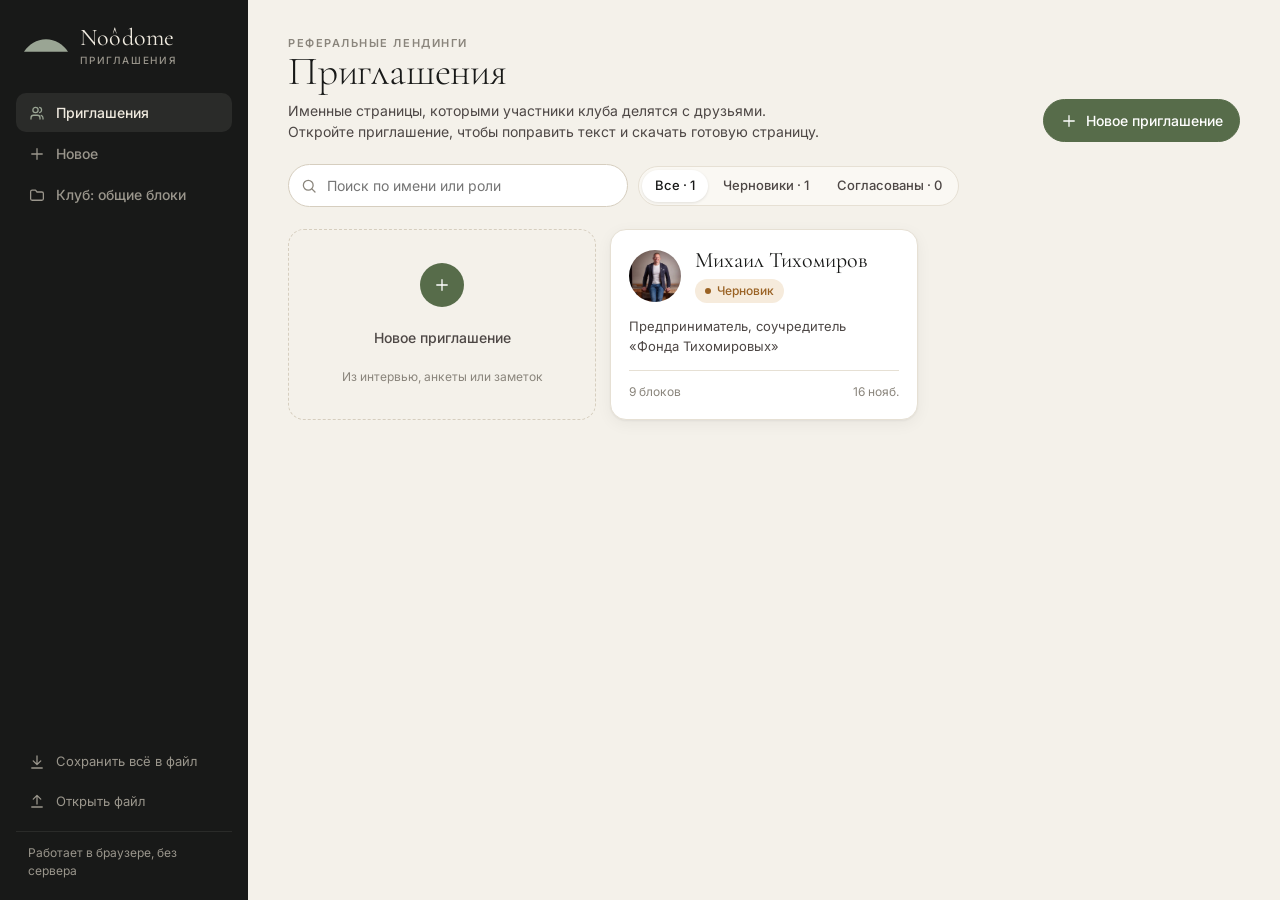
==== index.html @ 3d693bb4 "Add files via upload" ====
<!DOCTYPE html>
<html lang="ru">
<head>
<meta charset="utf-8">
<meta name="viewport" content="width=device-width, initial-scale=1">
<meta name="robots" content="noindex, nofollow">
<title>Noôdome · Приглашения</title>
<link rel="preconnect" href="https://fonts.googleapis.com">
<link rel="preconnect" href="https://fonts.gstatic.com" crossorigin>
<link rel="stylesheet" href="https://fonts.googleapis.com/css2?family=Cormorant+Garamond:ital,wght@0,300;0,400;0,500;1,300&family=Inter:wght@300;400;500;600&display=swap">
<style>
/* Рабочее место команды Noôdome: тёмная боковая панель с куполом, тёплый светлый стол, оливковый акцент. */
:root{
  --bg:#F4F1EA;--surface:#FFFFFF;--surface2:#FAF8F3;--ink:#181918;--ink2:#4D4745;--muted:#8A857C;--line:#E6E0D4;--line2:#D6CEBF;
  --accent:#576C4A;--accent-ink:#FFFFFF;--accent-soft:#E6EBE1;--sand:#B48F63;--sand-soft:#F3EADF;--sage:#9AA594;
  --side:#181918;--side-ink:#EFEADF;--side-mut:#9A968C;--side-hi:#2A2B29;
  --ok:#3F7A4A;--ok-soft:#E1EEDF;--warn:#9A6224;--warn-soft:#F6EBDC;--danger:#B4462E;--danger-soft:#F8E4DE;
  --shadow:0 1px 2px rgba(24,25,24,.05),0 4px 16px rgba(24,25,24,.05);
  --serif:'Cormorant Garamond','PT Serif',Georgia,serif;--sans:'Inter',system-ui,-apple-system,'Segoe UI',Roboto,sans-serif;
}
@media (prefers-color-scheme:dark){:root{
  --bg:#121311;--surface:#1A1C19;--surface2:#20221E;--ink:#ECE8DF;--ink2:#C9C4B8;--muted:#8F8B82;--line:#2C2F2A;--line2:#3A3D37;
  --accent:#8AA27A;--accent-ink:#0F110E;--accent-soft:#232C20;--sand:#CBAA80;--sand-soft:#2E281F;
  --side:#0C0D0C;--side-ink:#ECE8DF;--side-mut:#8A867D;--side-hi:#1E201D;
  --ok:#8BC294;--ok-soft:#1F2C21;--warn:#E0A866;--warn-soft:#2F2619;--danger:#E58A72;--danger-soft:#3A221C;
  --shadow:0 1px 2px rgba(0,0,0,.3),0 4px 16px rgba(0,0,0,.25);color-scheme:dark}}
*{box-sizing:border-box}
html,body{margin:0;background:var(--bg)}
body{color:var(--ink);font:14px/1.5 var(--sans);-webkit-font-smoothing:antialiased}
button,input,textarea,select{font:inherit;color:inherit}
a{color:inherit}
:focus-visible{outline:2px solid var(--sand);outline-offset:2px}
h1,h2,h3{margin:0;font-weight:400;text-wrap:balance}
p{margin:0}
[hidden]{display:none!important}
svg.i{width:18px;height:18px;stroke:currentColor;fill:none;stroke-width:1.7;stroke-linecap:round;stroke-linejoin:round;flex:none}
.dome{fill:currentColor}

/* ---------- каркас ---------- */
.shell{min-height:100vh;display:grid;grid-template-columns:minmax(0,1fr)}
.side{background:var(--side);color:var(--side-ink);display:flex;align-items:center;gap:14px;padding:12px 16px;position:sticky;top:0;z-index:20;flex-wrap:wrap}
.logo{display:flex;align-items:center;gap:12px;text-decoration:none;color:var(--side-ink);margin-right:auto}
.logo svg{width:44px;height:13px;color:var(--sage)}
.logo b{font:400 24px/1 var(--serif);letter-spacing:.01em}
.logo small{display:block;font:500 10px/1 var(--sans);letter-spacing:.18em;text-transform:uppercase;color:var(--side-mut);margin-top:5px}
.nav{display:flex;gap:2px;flex-wrap:wrap}
.nav a{display:flex;align-items:center;gap:10px;padding:9px 12px;border-radius:10px;text-decoration:none;color:var(--side-mut);font-weight:500;cursor:pointer}
.nav a:hover{color:var(--side-ink);background:var(--side-hi)}
.nav a[aria-current="page"]{color:var(--side-ink);background:var(--side-hi)}
.nav a[aria-current="page"] svg{color:var(--sage)}
.nav .n{margin-left:auto;min-width:20px;padding:1px 6px;border-radius:9px;background:var(--sand);color:#fff;font-size:11px;text-align:center}
.nav .label{display:none}
.side-foot{display:none}
.main{min-width:0;padding:24px 16px 80px}
.wrap{max-width:1240px;margin:0 auto;display:grid;grid-template-columns:minmax(0,1fr);gap:22px}
.wrap>*{min-width:0}
@media (min-width:960px){
  .shell{grid-template-columns:248px minmax(0,1fr)}
  .side{flex-direction:column;align-items:stretch;gap:28px;height:100vh;padding:26px 16px 20px;flex-wrap:nowrap}
  .logo{margin:0 0 0 8px}
  .nav{flex-direction:column}
  .nav .label{display:inline}
  .side-foot{display:grid;gap:4px;margin-top:auto;font-size:13px}
  .side-foot a{display:flex;gap:10px;align-items:center;padding:8px 12px;border-radius:10px;color:var(--side-mut);text-decoration:none}
  .side-foot a:hover{color:var(--side-ink);background:var(--side-hi)}
  .side-foot .me{padding:12px 12px 0;border-top:1px solid var(--side-hi);margin-top:8px;color:var(--side-mut);font-size:12px;overflow:hidden;text-overflow:ellipsis}
  .main{padding:36px 40px 80px}
}
@media (max-width:959px){.side{position:static}.edbar{position:static}.nav a{padding:8px 10px}.nav a .label{display:inline;font-size:13px}.nav .n{margin-left:2px}}

/* ---------- типографика и элементы ---------- */
.eyebrow{font:600 11px/1.3 var(--sans);letter-spacing:.14em;text-transform:uppercase;color:var(--muted)}
.title{font:300 40px/1.05 var(--serif);letter-spacing:-.005em}
.h2{font:400 24px/1.15 var(--serif)}
.h3{font:500 15px/1.3 var(--sans)}
.muted{color:var(--muted)}
.small{font-size:12px}
.pagehead{display:flex;flex-wrap:wrap;gap:14px 24px;align-items:flex-end;justify-content:space-between}
.pagehead .lead{color:var(--ink2);max-width:60ch;margin-top:8px}
.row{display:flex;flex-wrap:wrap;gap:8px;align-items:center}
.spacer{flex:1}
.btn{display:inline-flex;align-items:center;justify-content:center;gap:8px;padding:10px 16px;border-radius:50px;border:1px solid var(--line2);background:var(--surface);cursor:pointer;font-weight:500;text-decoration:none;color:var(--ink);white-space:nowrap;transition:border-color .15s,background .15s}
.btn:hover{border-color:var(--ink2)}
.btn.primary{background:var(--accent);border-color:var(--accent);color:var(--accent-ink)}
.btn.primary:hover{filter:brightness(1.07)}
.btn.dark{background:var(--ink);border-color:var(--ink);color:var(--bg)}
.btn.ghost{border-color:transparent;background:transparent}
.btn.ghost:hover{background:var(--surface2)}
.btn.sm{padding:6px 12px;font-size:13px}
.btn.danger{color:var(--danger)}
.btn[disabled]{opacity:.5;cursor:default}
.icon{width:32px;height:32px;border-radius:9px;border:0;background:transparent;cursor:pointer;color:var(--ink2);display:inline-grid;place-items:center}
.icon:hover{background:var(--surface2);color:var(--ink)}
.icon[disabled]{opacity:.3;cursor:default}
.icon svg.i{width:16px;height:16px}
.pill{display:inline-flex;align-items:center;gap:6px;padding:3px 10px;border-radius:50px;font-size:12px;font-weight:500;white-space:nowrap}
.pill::before{content:"";width:6px;height:6px;border-radius:50%;background:currentColor}
.pill.draft{background:var(--warn-soft);color:var(--warn)}
.pill.approved{background:var(--ok-soft);color:var(--ok)}
.card{background:var(--surface);border:1px solid var(--line);border-radius:16px;box-shadow:var(--shadow)}
.panel{background:var(--surface);border:1px solid var(--line);border-radius:16px;padding:20px;display:grid;gap:14px;min-width:0}
.banner{display:flex;gap:14px;align-items:flex-start;padding:14px 18px;border-radius:14px;background:var(--sand-soft);color:var(--ink)}
.banner.err{background:var(--danger-soft)}
.banner svg.i{color:var(--sand);margin-top:2px}
.banner .grow{flex:1;display:grid;gap:4px}
.empty{padding:40px 24px;text-align:center;border:1.5px dashed var(--line2);border-radius:18px;color:var(--ink2);display:grid;gap:12px;justify-items:center}
.spinner{width:16px;height:16px;border-radius:50%;border:2px solid var(--line2);border-top-color:var(--accent);animation:spin .8s linear infinite;flex:none}
@keyframes spin{to{transform:rotate(360deg)}}
.skeleton{height:160px;border-radius:16px;background:linear-gradient(90deg,var(--surface2),var(--surface),var(--surface2));background-size:200% 100%;animation:sh 1.4s infinite}
@keyframes sh{to{background-position:-200% 0}}
.err{color:var(--danger)}
.field{display:grid;gap:6px;min-width:0}
.field>span{font-size:12px;font-weight:500;color:var(--ink2)}
.field input,.field textarea,.field select,.input{width:100%;padding:10px 12px;border-radius:10px;border:1px solid var(--line2);background:var(--surface);min-width:0}
.field textarea{resize:vertical;line-height:1.55}
.field input:focus,.field textarea:focus,.field select:focus,.input:focus{outline:none;border-color:var(--accent);box-shadow:0 0 0 3px var(--accent-soft)}
.search{position:relative;min-width:220px;flex:1;max-width:340px}
.search svg{position:absolute;left:12px;top:50%;transform:translateY(-50%);color:var(--muted)}
.search input{padding-left:38px;border-radius:50px}
.seg{display:inline-flex;padding:3px;border-radius:50px;background:var(--surface2);border:1px solid var(--line);gap:2px}
.seg button{border:0;background:transparent;padding:6px 13px;border-radius:50px;cursor:pointer;font-size:13px;font-weight:500;color:var(--ink2);display:inline-flex;gap:6px;align-items:center}
.seg button[aria-pressed="true"]{background:var(--surface);color:var(--ink);box-shadow:0 1px 3px rgba(0,0,0,.1)}
.seg.status button[aria-pressed="true"][data-st="approved"]{background:var(--ok);color:#fff}
.avatar{width:52px;height:52px;border-radius:50%;display:grid;place-items:center;background:var(--accent-soft);color:var(--accent);font:400 22px/1 var(--serif);flex:none;object-fit:cover;object-position:50% 20%}
.thumb{width:64px;height:80px;border-radius:10px;object-fit:cover;object-position:50% 20%;border:1px solid var(--line)}
.toast{position:fixed;left:50%;bottom:24px;transform:translateX(-50%);background:var(--ink);color:var(--bg);padding:11px 20px;border-radius:50px;font-weight:500;z-index:60;max-width:calc(100% - 32px);text-align:center;box-shadow:0 8px 30px rgba(0,0,0,.25)}

/* ---------- приглашения ---------- */
.toolbar{display:flex;flex-wrap:wrap;gap:10px;align-items:center}
.grid{display:grid;gap:14px;grid-template-columns:repeat(auto-fill,minmax(270px,1fr))}
.inv{display:grid;gap:14px;padding:18px;text-decoration:none;color:var(--ink);cursor:pointer;transition:transform .15s,box-shadow .15s,border-color .15s;text-align:left}
.inv:hover{transform:translateY(-2px);border-color:var(--line2);box-shadow:0 2px 4px rgba(24,25,24,.06),0 12px 28px rgba(24,25,24,.08)}
.inv .top{display:flex;gap:14px;align-items:center;min-width:0}
.inv b{display:block;font:400 22px/1.1 var(--serif)}
.inv .role{color:var(--ink2);font-size:13px;display:-webkit-box;-webkit-line-clamp:2;-webkit-box-orient:vertical;overflow:hidden;min-height:2.9em}
.inv .meta{display:flex;justify-content:space-between;align-items:center;gap:8px;padding-top:12px;border-top:1px solid var(--line);font-size:12px;color:var(--muted)}
.inv .meta strong{color:var(--ink);font-weight:500}
.newinv{display:grid;place-items:center;gap:10px;padding:28px;border:1.5px dashed var(--line2);border-radius:16px;color:var(--ink2);text-decoration:none;font-weight:500;cursor:pointer;min-height:190px;background:transparent}
.newinv:hover{border-color:var(--accent);color:var(--accent);background:var(--accent-soft)}
.newinv .plus{width:44px;height:44px;border-radius:50%;display:grid;place-items:center;background:var(--accent);color:var(--accent-ink)}

/* ---------- создание ---------- */
.create{max-width:860px;width:100%;margin:0 auto;display:grid;gap:20px}
.drop{display:grid;place-items:center;gap:12px;text-align:center;padding:56px 24px;border:1.5px dashed var(--line2);border-radius:22px;background:var(--surface);cursor:pointer;transition:background .15s,border-color .15s}
.drop:hover,.drop.over{background:var(--accent-soft);border-color:var(--accent)}
.drop .dropicon{width:64px;height:64px;border-radius:50%;display:grid;place-items:center;background:var(--accent-soft);color:var(--accent)}
.drop .dropicon svg.i{width:28px;height:28px}
.drop b{font:300 32px/1.1 var(--serif)}
.drop .formats{font-size:12px;color:var(--muted)}
.how{display:grid;gap:12px;grid-template-columns:repeat(auto-fit,minmax(180px,1fr))}
.how div{display:grid;gap:6px;padding:16px;border-radius:14px;background:var(--surface2);border:1px solid var(--line)}
.how .num{font:300 28px/1 var(--serif);color:var(--sand)}
.progress{list-style:none;margin:0;padding:0;display:grid;gap:14px}
.progress li{display:flex;gap:12px;align-items:center;color:var(--muted)}
.progress li .dot{width:18px;height:18px;border-radius:50%;border:2px solid var(--line2);flex:none;display:grid;place-items:center}
.progress li.on{color:var(--ink);font-weight:500}
.progress li.ok{color:var(--ink2)}
.progress li.ok .dot{background:var(--accent);border-color:var(--accent);color:#fff}
.progress li.ok .dot svg.i{width:11px;height:11px;stroke-width:3}
details.more>summary{cursor:pointer;font-weight:500;color:var(--ink2);list-style:none;display:flex;gap:8px;align-items:center}
details.more>summary::-webkit-details-marker{display:none}
details.more>summary::before{content:"›";display:inline-block;transition:transform .15s;font-size:18px;line-height:1}
details.more[open]>summary::before{transform:rotate(90deg)}

/* ---------- редактор ---------- */
.edbar{display:flex;flex-wrap:wrap;gap:12px 16px;align-items:center;justify-content:space-between;position:sticky;top:0;z-index:15;background:var(--bg);padding:6px 0 14px;border-bottom:1px solid var(--line)}
.edbar .who{display:flex;gap:14px;align-items:center;min-width:0}
.edbar h1{font:300 30px/1.05 var(--serif)}
.saved{font-size:12px;color:var(--muted);display:flex;align-items:center;gap:6px}
.saved .d{width:7px;height:7px;border-radius:50%;background:var(--ok)}
.saved.dirty .d,.saved.saving .d{background:var(--sand)}
.saved.error .d{background:var(--danger)}
.ed-cols{display:grid;grid-template-columns:minmax(0,1fr);gap:22px}
.tabs{display:flex;gap:4px;border-bottom:1px solid var(--line)}
.tabs button{border:0;background:transparent;padding:10px 14px;cursor:pointer;font-weight:500;color:var(--muted);border-bottom:2px solid transparent;margin-bottom:-1px;display:flex;gap:8px;align-items:center}
.tabs button[aria-selected="true"]{color:var(--ink);border-bottom-color:var(--accent)}
.tabs .cnt{font-size:11px;padding:0 6px;border-radius:9px;background:var(--sand-soft);color:var(--warn)}
.blocks{display:grid;gap:8px}
.blk{border:1px solid var(--line);border-radius:14px;background:var(--surface);min-width:0;transition:border-color .15s}
.blk:hover{border-color:var(--line2)}
.blk.sel{border-color:var(--sand);box-shadow:0 0 0 1px var(--sand)}
.blk-h{display:grid;grid-template-columns:34px 1fr auto;gap:10px;align-items:center;padding:10px 8px 10px 12px;cursor:pointer}
.blk-h .num{width:30px;height:30px;border-radius:50%;display:grid;place-items:center;background:var(--surface2);font:400 15px/1 var(--serif);color:var(--ink2)}
.blk.sel .num{background:var(--sand);color:#fff}
.blk-h b{display:block;font-weight:500}
.blk-h small{display:block;color:var(--muted);font-size:12px;overflow:hidden;text-overflow:ellipsis;white-space:nowrap}
.blk-h .tools{display:flex;gap:0;opacity:.55;transition:opacity .15s}
.blk:hover .tools,.blk.sel .tools{opacity:1}
.blk-b{display:grid;gap:12px;padding:16px;border-top:1px solid var(--line)}
.item-ed{display:grid;gap:8px;padding:12px;border-radius:12px;background:var(--surface2);border:1px solid var(--line)}
.item-ed .row{justify-content:space-between}
.ai{display:grid;gap:8px;padding:14px;border-radius:12px;background:var(--accent-soft)}
.ai .lbl{display:flex;gap:8px;align-items:center;font-weight:500;color:var(--accent)}
.ai .row{flex-wrap:nowrap}
.ai input{flex:1;min-width:0;padding:9px 12px;border-radius:10px;border:1px solid var(--line2);background:var(--surface)}
.addbar{display:grid}
.addbar .btn{border-style:dashed;justify-content:center;padding:14px}
.addpanel{display:grid;gap:16px;padding:18px;border:1.5px solid var(--accent);border-radius:14px;background:var(--surface)}
.types{display:grid;gap:8px;grid-template-columns:repeat(auto-fill,minmax(150px,1fr))}
.type{display:grid;gap:3px;padding:12px;border-radius:12px;border:1px solid var(--line);background:var(--surface2);cursor:pointer;text-align:left}
.type:hover{border-color:var(--accent);background:var(--accent-soft)}
.type b{font-weight:500;font-size:13px}
.type span{font-size:11px;color:var(--muted)}
.confirm{display:flex;flex-wrap:wrap;gap:8px;align-items:center;padding:10px 14px;background:var(--danger-soft);border-radius:0 0 14px 14px}
.facts{display:grid;gap:10px;margin:0;padding:0;list-style:none}
.facts li{display:grid;gap:2px;padding-bottom:10px;border-bottom:1px solid var(--line)}
.facts li:last-child{border-bottom:0;padding-bottom:0}
.facts b{font-weight:500}
.gaps{margin:0;padding:0;list-style:none;display:grid;gap:8px}
.gaps li{display:flex;gap:10px;padding:10px 12px;border-radius:10px;background:var(--sand-soft)}
.gaps li::before{content:"?";flex:none;width:20px;height:20px;border-radius:50%;background:var(--sand);color:#fff;display:grid;place-items:center;font-size:12px;font-weight:600}
.row2{display:grid;gap:12px}
.pv-head{display:flex;justify-content:space-between;align-items:center;gap:10px}
.phone{width:100%;max-width:400px;margin:0 auto;border:10px solid #181918;border-radius:40px;overflow:hidden;background:#181918;box-shadow:0 20px 50px rgba(24,25,24,.18)}
.phone.wide{max-width:100%;border:1px solid var(--line);border-radius:14px;box-shadow:var(--shadow)}
.screen{height:min(760px,calc(100vh - 200px));min-height:480px;overflow:auto;overscroll-behavior:contain;border-radius:30px;background:#fff}
.phone.wide .screen{border-radius:13px}
.share{display:grid;gap:14px;padding:18px;border-radius:16px;background:var(--surface);border:1px solid var(--line);box-shadow:0 12px 40px rgba(24,25,24,.12)}
.linkbox{display:flex;gap:8px;align-items:center;padding:6px 6px 6px 14px;border-radius:50px;background:var(--surface2);border:1px solid var(--line)}
.linkbox code{flex:1;min-width:0;overflow:hidden;text-overflow:ellipsis;white-space:nowrap;font:13px ui-monospace,Menlo,monospace;color:var(--ink2)}
.menu{position:relative}
.menu-pop{position:absolute;right:0;top:calc(100% + 6px);min-width:230px;padding:6px;border-radius:14px;background:var(--surface);border:1px solid var(--line);box-shadow:0 12px 40px rgba(24,25,24,.16);z-index:30;display:grid}
.menu-pop button,.menu-pop a{display:flex;gap:10px;align-items:center;padding:9px 12px;border:0;background:transparent;border-radius:9px;cursor:pointer;text-align:left;text-decoration:none;color:var(--ink);font-weight:400}
.menu-pop button:hover,.menu-pop a:hover{background:var(--surface2)}
.menu-pop .danger{color:var(--danger)}
.overlay{position:fixed;inset:0;z-index:50;background:var(--bg);overflow:auto}
.overlay .close{position:fixed;right:16px;bottom:16px;z-index:51;box-shadow:0 6px 24px rgba(0,0,0,.25)}
@media (min-width:1100px){
  .ed-cols{grid-template-columns:minmax(0,520px) minmax(0,1fr);align-items:start}
  .ed-cols .sticky{position:sticky;top:90px}
  .row2{grid-template-columns:1fr 1fr}
}

/* ---------- заявки ---------- */
.stats{display:grid;gap:12px;grid-template-columns:repeat(auto-fit,minmax(150px,1fr))}
.stat{padding:16px 18px;border-radius:16px;background:var(--surface);border:1px solid var(--line);display:grid;gap:4px}
.stat b{font:300 40px/1 var(--serif);font-variant-numeric:tabular-nums}
.stat span{font-size:12px;color:var(--muted)}
.stat.acc{background:var(--accent);border-color:var(--accent);color:var(--accent-ink)}
.stat.acc span{color:rgba(255,255,255,.75)}
.funnel{display:grid;gap:8px}
.fstep{display:grid;grid-template-columns:110px 1fr 46px;gap:12px;align-items:center;font-size:13px}
.fstep .track{height:26px;border-radius:7px;background:var(--surface2);overflow:hidden}
.fstep .fill{height:100%;background:var(--accent);border-radius:7px;transition:width .4s}
.fstep:nth-child(2) .fill{opacity:.8}.fstep:nth-child(3) .fill{opacity:.62}.fstep:nth-child(4) .fill{background:var(--sand)}
.fstep b{font:400 20px/1 var(--serif);text-align:right;font-variant-numeric:tabular-nums}
.tablebox{overflow-x:auto;border:1px solid var(--line);border-radius:16px;background:var(--surface)}
table{width:100%;border-collapse:collapse;font-variant-numeric:tabular-nums}
th,td{text-align:left;padding:12px 14px;border-bottom:1px solid var(--line);vertical-align:top}
tr:last-child td{border-bottom:0}
th{font:600 11px/1.3 var(--sans);letter-spacing:.08em;text-transform:uppercase;color:var(--muted);background:var(--surface2)}
td .sub{font-size:12px;color:var(--muted);max-width:300px}
select.st{border:0;border-radius:50px;padding:5px 10px;font-size:12px;font-weight:500;cursor:pointer;background:var(--surface2)}
select.st[data-s="Новая"]{background:var(--sand-soft);color:var(--warn)}
select.st[data-s="Связались"]{background:var(--accent-soft);color:var(--accent)}
select.st[data-s="Встреча"]{background:var(--accent);color:var(--accent-ink)}
select.st[data-s="Вступил"]{background:var(--ok-soft);color:var(--ok)}
select.st[data-s="Не подошло"]{background:var(--surface2);color:var(--muted)}
.cmt{field-sizing:content;min-height:2.6em;width:100%;min-width:160px;border:1px solid transparent;background:transparent;border-radius:8px;padding:6px 8px;font-size:13px;resize:vertical}
.cmt:hover{border-color:var(--line)}
.cmt:focus{outline:none;border-color:var(--accent);background:var(--surface)}
.tag{display:inline-block;padding:1px 8px;border-radius:6px;background:var(--surface2);font-size:11px;color:var(--muted)}
.stat b,.fstep b,.blk-h .num,.how .num,.avatar{font-variant-numeric:lining-nums tabular-nums}
.panel,.share,.addpanel,.blk-b,.field{grid-template-columns:minmax(0,1fr)}
.linkbox .btn.ghost{display:none}@media (min-width:600px){.linkbox .btn.ghost{display:inline-flex}}
@media (prefers-reduced-motion:reduce){*{animation:none!important;transition:none!important}}

.steps{counter-reset:s;display:grid;gap:14px;margin:0;padding:0;list-style:none}
.steps>li{display:grid;gap:10px;padding:18px 20px;border-radius:16px;background:var(--surface);border:1px solid var(--line)}
.steps>li>b{display:flex;gap:12px;align-items:center;font-weight:500}
.steps>li>b::before{counter-increment:s;content:counter(s);width:28px;height:28px;border-radius:50%;display:grid;place-items:center;background:var(--accent);color:var(--accent-ink);font:400 16px/1 var(--serif);font-variant-numeric:lining-nums;flex:none}
.steps>li.done>b::before{content:"✓";font-family:var(--sans);font-size:13px}
.bridge{display:grid;gap:10px}
.bridge textarea{width:100%;min-height:110px;padding:10px 12px;border-radius:10px;border:1px solid var(--line2);background:var(--surface);font:12px/1.5 ui-monospace,Menlo,monospace;resize:vertical}
.inv .ph{width:52px;height:52px;border-radius:50%;object-fit:cover;object-position:50% 18%;flex:none}
.hint{font-size:13px;color:var(--ink2)}
.locked{display:grid;gap:10px;padding:14px 16px;border-radius:12px;background:var(--surface2,var(--surface));border:1px dashed var(--line2);font-size:14px;color:var(--ink2)}
.iph{display:flex;flex-wrap:wrap;gap:8px;align-items:center}
.iph img{width:56px;height:56px;object-fit:cover;border-radius:8px;flex:none}
.tag-shared{display:inline-block;margin-left:6px;padding:1px 8px;border-radius:20px;font:500 11px/18px var(--sans);background:var(--accent-soft,rgba(87,108,74,.14));color:var(--accent);vertical-align:1px}
</style>
</head>
<body>
<div class="shell">
  <aside class="side">
    <a class="logo" href="#invites">
      <svg viewBox="0 0 70.06 20" aria-hidden="true"><path class="dome" d="M70.05 20C62.54 8.06 49.61 0 35.03 0 20.29 0 7.52 7.91 0 20h70.05Z"/></svg>
      <span><b>Noôdome</b><small>Приглашения</small></span>
    </a>
    <nav class="nav" aria-label="Разделы">
      <a href="#invites" data-nav="invites"><svg class="i"><use href="#i-users"/></svg><span class="label">Приглашения</span></a>
      <a href="#new" data-nav="new"><svg class="i"><use href="#i-plus"/></svg><span class="label">Новое</span></a>
      <a href="#club" data-nav="club"><svg class="i"><use href="#i-folder"/></svg><span class="label">Клуб: общие блоки</span></a>
    </nav>
    <div class="side-foot">
      <a href="#" id="exportAll"><svg class="i"><use href="#i-download"/></svg>Сохранить всё в файл</a>
      <a href="#" id="importAll"><svg class="i"><use href="#i-upload"/></svg>Открыть файл</a>
      <input type="file" id="importFile" accept=".json,application/json" hidden>
      <div class="me">Работает в браузере, без сервера</div>
    </div>
  </aside>
  <main class="main"><div class="wrap" id="view"></div></main>
</div>
<div class="overlay" id="overlay" hidden></div>
<div class="toast" id="toast" role="status" hidden></div>
<svg width="0" height="0" style="position:absolute" aria-hidden="true">
  <symbol id="i-users" viewBox="0 0 24 24"><path d="M16 20v-1.5a3.5 3.5 0 0 0-3.5-3.5h-5A3.5 3.5 0 0 0 4 18.5V20"/><circle cx="10" cy="8" r="3.5"/><path d="M20 20v-1.5a3.5 3.5 0 0 0-2.5-3.35M15.5 4.6a3.5 3.5 0 0 1 0 6.8"/></symbol>
  <symbol id="i-plus" viewBox="0 0 24 24"><path d="M12 5v14M5 12h14"/></symbol>
  <symbol id="i-inbox" viewBox="0 0 24 24"><path d="M3 13h5l1.5 3h5L16 13h5"/><path d="M5.5 5h13L21 13v6H3v-6z"/></symbol>
  <symbol id="i-table" viewBox="0 0 24 24"><rect x="3.5" y="4" width="17" height="16" rx="2"/><path d="M3.5 9.5h17M3.5 15h17M9.5 9.5V20"/></symbol>
  <symbol id="i-folder" viewBox="0 0 24 24"><path d="M3.5 7.5a2 2 0 0 1 2-2H10l2 2.5h6.5a2 2 0 0 1 2 2V17a2 2 0 0 1-2 2h-13a2 2 0 0 1-2-2z"/></symbol>
  <symbol id="i-gear" viewBox="0 0 24 24"><circle cx="12" cy="12" r="3"/><path d="M19.4 15a1.7 1.7 0 0 0 .3 1.8l.1.1a2 2 0 1 1-2.8 2.8l-.1-.1a1.7 1.7 0 0 0-1.8-.3 1.7 1.7 0 0 0-1 1.5V21a2 2 0 1 1-4 0v-.1a1.7 1.7 0 0 0-1.1-1.5 1.7 1.7 0 0 0-1.8.3l-.1.1a2 2 0 1 1-2.8-2.8l.1-.1a1.7 1.7 0 0 0 .3-1.8 1.7 1.7 0 0 0-1.5-1H3a2 2 0 1 1 0-4h.1a1.7 1.7 0 0 0 1.5-1.1 1.7 1.7 0 0 0-.3-1.8l-.1-.1a2 2 0 1 1 2.8-2.8l.1.1a1.7 1.7 0 0 0 1.8.3H9a1.7 1.7 0 0 0 1-1.5V3a2 2 0 1 1 4 0v.1a1.7 1.7 0 0 0 1 1.5 1.7 1.7 0 0 0 1.8-.3l.1-.1a2 2 0 1 1 2.8 2.8l-.1.1a1.7 1.7 0 0 0-.3 1.8V9a1.7 1.7 0 0 0 1.5 1H21a2 2 0 1 1 0 4h-.1a1.7 1.7 0 0 0-1.5 1z"/></symbol>
  <symbol id="i-search" viewBox="0 0 24 24"><circle cx="11" cy="11" r="6.5"/><path d="m20 20-4.2-4.2"/></symbol>
  <symbol id="i-back" viewBox="0 0 24 24"><path d="M15 18l-6-6 6-6"/></symbol>
  <symbol id="i-up" viewBox="0 0 24 24"><path d="M12 19V5M5.5 11.5 12 5l6.5 6.5"/></symbol>
  <symbol id="i-down" viewBox="0 0 24 24"><path d="M12 5v14M18.5 12.5 12 19l-6.5-6.5"/></symbol>
  <symbol id="i-copy" viewBox="0 0 24 24"><rect x="8.5" y="8.5" width="11.5" height="11.5" rx="2"/><path d="M15.5 8.5V6a2 2 0 0 0-2-2H6a2 2 0 0 0-2 2v7.5a2 2 0 0 0 2 2h2.5"/></symbol>
  <symbol id="i-trash" viewBox="0 0 24 24"><path d="M4 7h16M10 11v6M14 11v6M6 7l1 13h10l1-13M9 7V4h6v3"/></symbol>
  <symbol id="i-link" viewBox="0 0 24 24"><path d="M10 14a4 4 0 0 0 5.7 0l3-3a4 4 0 0 0-5.7-5.7l-1 1"/><path d="M14 10a4 4 0 0 0-5.7 0l-3 3a4 4 0 0 0 5.7 5.7l1-1"/></symbol>
  <symbol id="i-ext" viewBox="0 0 24 24"><path d="M14 4h6v6M20 4l-9 9M18 14v4a2 2 0 0 1-2 2H6a2 2 0 0 1-2-2V8a2 2 0 0 1 2-2h4"/></symbol>
  <symbol id="i-download" viewBox="0 0 24 24"><path d="M12 4v11M7 10.5l5 5 5-5M5 20h14"/></symbol>
  <symbol id="i-msg" viewBox="0 0 24 24"><path d="M20 12a8 8 0 0 1-11.6 7.1L4 20l1-4.2A8 8 0 1 1 20 12z"/></symbol>
  <symbol id="i-eye" viewBox="0 0 24 24"><path d="M2.5 12S6 5.5 12 5.5 21.5 12 21.5 12 18 18.5 12 18.5 2.5 12 2.5 12z"/><circle cx="12" cy="12" r="3"/></symbol>
  <symbol id="i-more" viewBox="0 0 24 24"><circle cx="5" cy="12" r="1.3"/><circle cx="12" cy="12" r="1.3"/><circle cx="19" cy="12" r="1.3"/></symbol>
  <symbol id="i-spark" viewBox="0 0 24 24"><path d="M12 3.5l1.8 5 5 1.8-5 1.8-1.8 5-1.8-5-5-1.8 5-1.8z"/><path d="M19 15.5l.8 2 2 .8-2 .8-.8 2-.8-2-2-.8 2-.8z"/></symbol>
  <symbol id="i-upload" viewBox="0 0 24 24"><path d="M12 16V5M7 9.5l5-5 5 5M5 20h14"/></symbol>
  <symbol id="i-check" viewBox="0 0 24 24"><path d="M5 12.5l4.5 4.5L19 7.5"/></symbol>
  <symbol id="i-refresh" viewBox="0 0 24 24"><path d="M20 11a8 8 0 0 0-14.5-4.5L4 8M4 4v4h4M4 13a8 8 0 0 0 14.5 4.5L20 16M20 20v-4h-4"/></symbol>
  <symbol id="i-info" viewBox="0 0 24 24"><circle cx="12" cy="12" r="9"/><path d="M12 11v5M12 7.5v.5"/></symbol>
  <symbol id="i-dup" viewBox="0 0 24 24"><rect x="8" y="8" width="12" height="12" rx="2"/><path d="M16 8V5a1 1 0 0 0-1-1H5a1 1 0 0 0-1 1v10a1 1 0 0 0 1 1h3"/></symbol>
  <symbol id="i-phone" viewBox="0 0 24 24"><rect x="7" y="3" width="10" height="18" rx="2.5"/><path d="M11 18h2"/></symbol>
  <symbol id="i-desk" viewBox="0 0 24 24"><rect x="3" y="4.5" width="18" height="12" rx="2"/><path d="M9 20h6M12 16.5V20"/></symbol>
</svg>
<script id="ndl-src">
/* Noôdome · именной лендинг Коннектора из блоков.
   Один рендерер для редактора, превью и отдельного HTML-файла.
   Документ: {slug, name, nameGenitive, signoff, role, photo, blocks:[{id, type, theme, data}], club}
   Блоки 1–3 (обложка, «Для меня Noôdome», список, проект) свои у каждого участника.
   Общие блоки (shared: о клубе, сообщество, мероприятия, шаги, форма) берут данные из doc.club[type],
   их правят один раз для всех приглашений.
   NDL.render(doc, {selected}) -> HTML, NDL.bind(root, doc, {submit}) -> форма заявки. */
(function () {
  var CLUB = {
    email: "customers@nd.club", site: "https://noodome.club", phone: "+7 963 721 65 34",
    address: "Москва, Романов переулок, д.2, стр.1", map: "https://yandex.ru/maps/-/CPEFnUnU",
    hours: ["Будние дни с 08-00 до 23-00", "Выходные дни с 10-00 до 23-00"],
    nav: [["Сообщество", "#community"], ["О нас", "#about"], ["Участие", "#membership"], ["Программа", "#events"], ["Инсайты", "#insights"], ["Noôlab", "#noolab"], ["Партнёры", "#partners"], ["Контакты", "#contacts"]],
    social: [["YouTube", "https://www.youtube.com/channel/UCvgTLmVKwmfFULLf4NQTHvA"], ["Telegram", "https://t.me/noodome"], ["VK", "https://vk.com/noodomeclub"]],
    legal: [["Политика конфиденциальности", "/privacy"], ["Правила Клуба", "/rules"], ["Условия оплаты", "/payment"]],
    app: "https://t.me/noodome_com_bot"
  };
  var DOME = "M70.05 20C62.54 8.06 49.61 0 35.03 0 20.29 0 7.52 7.91 0 20h70.05Z";
  var WORDMARK = "M892.684 113.842C908.688 113.842 925.275 117.334 933.423 121.99V43.4222L908.106 22.7618V21.0158L970.961 0.355469H975.325V310.552L999.769 330.631V332.958L937.788 350.709L933.714 314.917H931.095C908.397 341.688 891.811 351 867.659 351C813.534 351 775.705 306.478 775.705 243.915C775.705 170.585 827.793 113.842 892.684 113.842ZM889.485 321.617C908.981 321.617 923.531 313.179 933.133 299.211V142.076C922.949 134.51 907.235 130.145 890.649 130.145C845.254 130.145 814.7 165.064 814.7 222.098C814.991 280.588 845.836 321.617 889.485 321.617ZM47.6464 80.3775L237.373 344.307H251.631V65.8279L275.202 34.1099V31.7819H196.343V34.1099L230.389 65.8279V256.427L69.1798 31.7819H0.505859V34.1099L26.4041 58.5531V310.261L2.5428 341.979V344.307H81.1104V341.979L47.6464 310.261V80.3775ZM297.897 235.768C297.897 165.639 343.001 113.843 405.855 113.843C466.09 113.843 508.575 161.274 508.575 229.075C508.575 299.495 463.471 351 400.617 351C339.8 351 297.897 303.569 297.897 235.768ZM464.926 242.465C464.926 174.664 437.573 128.687 397.998 128.687C362.788 128.687 341.837 163.024 341.837 222.387C341.837 290.77 368.608 336.164 408.765 336.164C443.393 336.164 464.926 301.827 464.926 242.465ZM645.05 113.843C582.196 113.843 537.093 165.639 537.093 235.768C537.093 303.569 578.995 351 639.812 351C702.667 351 747.77 299.495 747.77 229.075C747.77 161.274 705.286 113.843 645.05 113.843ZM637.19 128.687C676.765 128.687 704.118 174.664 704.118 242.465C704.118 301.827 682.584 336.164 647.957 336.164C607.8 336.164 581.029 290.77 581.029 222.387C581.029 163.024 601.98 128.687 637.19 128.687ZM1124.31 113.843C1061.46 113.843 1016.35 165.639 1016.35 235.768C1016.35 303.569 1058.55 351 1119.07 351C1181.93 351 1227.03 299.495 1227.03 229.075C1227.03 161.274 1184.55 113.843 1124.31 113.843ZM1116.46 128.687C1156.03 128.687 1183.38 174.664 1183.38 242.465C1183.38 301.827 1161.85 336.164 1127.22 336.164C1087.07 336.164 1060.3 290.77 1060.3 222.387C1060.3 163.024 1081.25 128.687 1116.46 128.687ZM1383.88 341.387V343.715V344.006H1468.85V341.678L1447.31 324.219V171.448V167.956C1466.23 149.915 1483.69 141.767 1500.57 141.767C1524.14 141.767 1538.98 157.481 1538.98 182.797V323.928L1517.44 342.26V344.588H1601.83V342.26L1580.3 324.51V171.739C1580.3 137.402 1557.31 114.123 1521.52 114.123C1497.07 114.123 1475.54 125.762 1447.02 154.862H1445.28C1439.17 129.836 1418.21 114.123 1389.12 114.123C1364.38 114.123 1341.68 126.053 1315.79 153.407H1313.46L1310.84 114.123H1306.47L1247.11 133.619V135.947L1272.43 156.026V323.928L1250.89 341.678V344.006H1335.57V341.678L1314.04 323.928V167.665C1332.95 149.624 1350.41 141.476 1367.29 141.476C1390.86 141.476 1405.7 156.899 1405.7 182.215V323.637L1383.88 341.387ZM1726.08 113.843C1667.3 113.843 1620.74 167.094 1620.74 237.514C1620.74 305.315 1663.23 351 1723.46 351C1774.1 351 1809.6 318.7 1819.49 266.613L1817.16 265.74C1797.96 300.95 1771.77 318.409 1739.18 318.409C1688.55 318.409 1654.5 277.38 1654.5 215.399V213.071H1817.45C1805.52 148.18 1773.81 113.843 1726.08 113.843ZM1775.84 199.121H1655.37C1660.03 155.473 1683.31 129.284 1717.06 128.993C1747.32 128.993 1765.07 149.944 1775.84 199.121ZM643.598 31.4925C671.824 31.4925 696.849 47.206 711.399 70.4853H575.797C590.346 46.915 615.081 31.4925 643.598 31.4925Z";

  /* Типы блоков. fields: [ключ, подпись, вид]; вид: "" строка, "area" абзац, "paras" абзацы через пустую строку, "photo" фото пункта.
     photo: у блока есть своё фото; docPhoto: фото по умолчанию берётся из карточки участника; shared: общий блок клуба. */
  var TYPES = {
    hero: { label: "Обложка", theme: "olive", single: true,
      fields: [["eyebrow", "Надпись в углу"], ["title", "Текст обложки", "area"], ["role", "Строка под текстом (можно оставить пустой)", "area"], ["button", "Кнопка"]],
      make: function () { return { eyebrow: "Личное приглашение", title: "{name} приглашает вас познакомиться с Noôdome", role: "", button: "Познакомиться" }; } },
    why: { label: "Для меня Noôdome", theme: "paper", photo: true, docPhoto: true,
      fields: [["eyebrow", "Надпись"], ["title", "Заголовок"], ["text", "Один абзац от первого лица", "paras"], ["caption", "Подпись к фото"], ["signoff", "Подпись"]],
      make: function () { return { eyebrow: "Для меня Noôdome", title: "Почему я здесь", text: "", caption: "", signoff: "{name}" }; } },
    list: { label: "Что мне здесь близко", theme: "olive",
      fields: [["eyebrow", "Надпись"], ["title", "Заголовок"], ["intro", "Вступление", "area"]], items: [["label", "Пункт"], ["text", "Пояснение", "area"]],
      make: function () { return { eyebrow: "Мой Noôdome", title: "Что мне здесь близко", intro: "", items: [{ label: "", text: "" }] }; } },
    story: { label: "Проект с Noôdome", theme: "light", photo: true,
      fields: [["eyebrow", "Надпись"], ["title", "Название"], ["text", "Текст от первого лица", "paras"], ["quote", "Цитата (по желанию)", "area"], ["caption", "Подпись к фото"], ["linkText", "Текст ссылки"], ["linkUrl", "Адрес ссылки"]],
      make: function () { return { eyebrow: "Мой проект с Noôdome", title: "", text: "", quote: "", photo: "", caption: "", linkText: "", linkUrl: "" }; } },
    about: { label: "Что такое Noôdome", theme: "paper", shared: true, photo: true,
      fields: [["eyebrow", "Надпись"], ["title", "Заголовок"], ["text", "Текст", "paras"], ["caption", "Подпись к фото"], ["linkText", "Текст ссылки"], ["linkUrl", "Адрес ссылки"]],
      make: function () { return { eyebrow: "Что такое Noôdome", title: "Сообщество и клубное пространство в центре Москвы",
        text: "Noôdome объединяет людей, которые предчувствуют будущее, инициируют перемены и выстраивают связи, — тех, кто готов брать на себя ответственность за свои действия сегодня ради лучшего завтра.",
        photo: "", caption: "", linkText: "Подробнее о клубе", linkUrl: "https://noodome.club/about" }; } },
    community: { label: "Сообщество Noôdome", theme: "light", shared: true,
      fields: [["eyebrow", "Надпись"], ["title", "Заголовок"], ["text", "Текст", "paras"], ["stats", "Цифры: по одной в строке, «число | подпись»", "area"], ["peopleTitle", "Заголовок над людьми"], ["linkText", "Текст ссылки"], ["linkUrl", "Адрес ссылки"]],
      items: [["photo", "Фото", "photo"], ["name", "Имя"], ["role", "Кто это"]],
      make: function () { return { eyebrow: "Сообщество Noôdome", title: "Люди из разных сфер с общими ценностями",
        text: "Сообщество Noôdome — это представители разных сфер с общими ценностями, готовые инвестировать в развитие себя, усиливать своё окружение и менять мир к лучшему.",
        stats: "1000 | участников\n26 | амбассадоров\n800+ | событий в год", peopleTitle: "Амбассадоры клуба", linkText: "Все герои", linkUrl: "https://noodome.club/community", items: [] }; } },
    events: { label: "Чем живёт клуб", theme: "paper", shared: true,
      fields: [["eyebrow", "Надпись"], ["title", "Заголовок"], ["intro", "Вступление", "area"], ["linkText", "Текст ссылки"], ["linkUrl", "Адрес ссылки"]],
      items: [["photo", "Картинка", "photo"], ["date", "Дата"], ["tag", "Рубрика"], ["title", "Название"], ["text", "Коротко", "area"], ["url", "Ссылка на событие"]],
      make: function () { return { eyebrow: "Чем живёт клуб", title: "Мероприятия, на которые можно прийти вместе", intro: "Программа Noôdome — это больше 800 событий в год.",
        linkText: "Вся программа", linkUrl: "https://noodome.club/events", items: [] }; } },
    steps: { label: "Как проходит знакомство", theme: "light", shared: true,
      fields: [["eyebrow", "Надпись"], ["title", "Заголовок"]], items: [["title", "Шаг"], ["text", "Текст", "area"]],
      make: function () { return { eyebrow: "Как проходит вступление", title: "Четыре шага, первый уже сделан", items: [
        { title: "Рекомендация {nameGenitive}", text: "Участник клуба ручается за вас. Этот шаг уже сделан." },
        { title: "Встреча-знакомство", text: "Команда клуба пригласит вас в пространство, покажет его и расскажет об участии." },
        { title: "Анкета и решение", text: "Вы заполняете анкету, адмиссионный комитет принимает решение." },
        { title: "Приглашение", text: "Вы получаете приглашение стать участником сообщества." }] }; } },
    apply: { label: "Форма заявки", theme: "dark", single: true, shared: true,
      fields: [["eyebrow", "Надпись"], ["title", "Заголовок"], ["text", "Текст над формой", "area"]],
      make: function () { return { eyebrow: "Заявка", title: "Давайте познакомимся", text: "Оставьте контакт, и команда Noôdome пригласит вас на встречу в пространстве. Мы скажем, что вы от {nameGenitive}." }; } },
    letter: { label: "Личное письмо", theme: "paper",
      fields: [["greeting", "Обращение"], ["paragraphs", "Текст письма (абзацы через пустую строку)", "paras"], ["signoff", "Подпись"]],
      make: function () { return { greeting: "Здравствуйте!", paragraphs: [""], signoff: "{signoff}" }; } },
    quote: { label: "Цитата", theme: "light",
      fields: [["text", "Цитата", "area"], ["author", "Автор"]],
      make: function () { return { text: "", author: "{name}" }; } },
    text: { label: "Текстовый блок", theme: "light",
      fields: [["eyebrow", "Надпись"], ["title", "Заголовок"], ["text", "Текст (абзацы через пустую строку)", "paras"]],
      make: function () { return { eyebrow: "", title: "", text: "" }; } },
    photo: { label: "Фотография", theme: "light", photo: true,
      fields: [["caption", "Подпись"]],
      make: function () { return { photo: "", caption: "" }; } },
    figures: { label: "Клуб в цифрах", theme: "light",
      fields: [["eyebrow", "Надпись"], ["title", "Заголовок"]], items: [["figure", "Число"], ["unit", "К числу"], ["label", "Заголовок"], ["text", "Текст", "area"]],
      make: function () { return { eyebrow: "Noôdome в цифрах", title: "", items: [
        { figure: "1000", unit: "участников", label: "Сообщество", text: "Предприниматели, учёные, художники, филантропы, люди образования." },
        { figure: "4000", unit: "м² в центре Москвы", label: "Пространство", text: "Три террасы, студии для встреч, ресторан и залы для событий." },
        { figure: "800+", unit: "событий в год", label: "Программа", text: "Дискуссии, концерты, кинопоказы, путешествия и семейная программа." }] }; } },
    faq: { label: "Вопросы и ответы", theme: "paper",
      fields: [["eyebrow", "Надпись"], ["title", "Заголовок"]], items: [["q", "Вопрос"], ["a", "Ответ", "area"]],
      make: function () { return { eyebrow: "Вопросы", title: "Что важно знать до встречи", items: [
        { q: "Что будет на встрече-знакомстве?", a: "Команда клуба покажет пространство, расскажет о программе и сообществах и предложит заполнить анкету." },
        { q: "Нужно ли платить сразу?", a: "Нет. Взносы вносятся только после решения адмиссионного комитета и приглашения стать участником." }] }; } }
  };
  var SHARED = Object.keys(TYPES).filter(function (k) { return TYPES[k].shared; });
  var THEMES = [["auto", "Авто"], ["light", "Светлый"], ["paper", "Бумага"], ["olive", "Олива"], ["dark", "Тёмный"]];

  var CSS = [
    ":root{--nd-bg:#F6F4EF;--nd-paper:#EFEADF;--nd-ink:#181918;--nd-ink2:#4D4745;--nd-muted:#77796F;--nd-line:#D8D4C8;",
    "--nd-olive:#576C4A;--nd-on-olive:#F6F4EF;--nd-sage:#9AA594;--nd-sand:#B48F63;--nd-deep:#181918;--nd-on-deep:#EFEADF;",
    "--nd-serif:'Wremena','Cormorant Garamond','PT Serif',Georgia,serif;--nd-sans:'Inter',system-ui,-apple-system,'Segoe UI',Roboto,sans-serif}",
    "@media (prefers-color-scheme:dark){:root:not([data-theme=light]){--nd-bg:#131412;--nd-paper:#1C1E1A;--nd-ink:#EFEADF;--nd-ink2:#C9C3B5;--nd-muted:#9A9C92;--nd-line:#34372F;--nd-olive:#4F6244;--nd-on-olive:#F6F4EF;--nd-sage:#9AA594;--nd-sand:#CBAA80;--nd-deep:#0C0D0B;--nd-on-deep:#EFEADF;color-scheme:dark}}",
    ":root[data-theme=dark]{--nd-bg:#131412;--nd-paper:#1C1E1A;--nd-ink:#EFEADF;--nd-ink2:#C9C3B5;--nd-muted:#9A9C92;--nd-line:#34372F;--nd-olive:#4F6244;--nd-on-olive:#F6F4EF;--nd-sage:#9AA594;--nd-sand:#CBAA80;--nd-deep:#0C0D0B;--nd-on-deep:#EFEADF;color-scheme:dark}",
    ".ndl [hidden]{display:none!important}",
    ".ndl{container-type:inline-size;background:var(--nd-bg);color:var(--nd-ink);font-family:var(--nd-sans);font-size:16px;line-height:1.6;-webkit-font-smoothing:antialiased}",
    ".ndl *{box-sizing:border-box}",
    ".ndl .w{max-width:1120px;margin:0 auto;padding-left:max(20px,env(safe-area-inset-left,0px));padding-right:max(20px,env(safe-area-inset-right,0px))}",
    ".ndl h1,.ndl h2,.ndl h3{font-family:var(--nd-serif);font-weight:300;margin:0;text-wrap:balance;letter-spacing:0}",
    ".ndl p{margin:0}",
    ".ndl img{max-width:100%}",
    /* фоны блоков: каждый задаёт свои вторичные цвета, поэтому любой блок читается на любом фоне */
    ".ndl .b{--fg:var(--nd-ink);--fg2:var(--nd-ink2);--mut:var(--nd-muted);--ln:var(--nd-line);--acc:var(--nd-olive);--hi:var(--nd-sand);--card:var(--nd-paper);background:var(--nd-bg);color:var(--fg);padding-block:56px}",
    ".ndl .t-paper{background:var(--nd-paper);--card:var(--nd-bg)}",
    ".ndl .t-olive{background:var(--nd-olive);--fg:var(--nd-on-olive);--fg2:color-mix(in srgb,var(--nd-on-olive) 86%,transparent);--mut:color-mix(in srgb,var(--nd-on-olive) 70%,transparent);--ln:color-mix(in srgb,var(--nd-on-olive) 28%,transparent);--acc:var(--nd-on-olive);--hi:#E6D3B8;--card:color-mix(in srgb,var(--nd-on-olive) 10%,transparent)}",
    ".ndl .t-dark{background:var(--nd-deep);--fg:var(--nd-on-deep);--fg2:color-mix(in srgb,var(--nd-on-deep) 82%,transparent);--mut:color-mix(in srgb,var(--nd-on-deep) 58%,transparent);--ln:color-mix(in srgb,var(--nd-on-deep) 20%,transparent);--acc:var(--nd-sand);--hi:var(--nd-sand);--card:color-mix(in srgb,var(--nd-on-deep) 8%,transparent)}",
    ".ndl .b.sel{box-shadow:inset 0 0 0 3px var(--nd-sand)}",
    ".ndl.editing [data-bid]{cursor:pointer}",
    ".ndl.editing [data-bid]:hover{box-shadow:inset 0 0 0 1px var(--nd-sand)}",
    ".ndl .cap{font:500 11px/1.4 var(--nd-sans);letter-spacing:.14em;text-transform:uppercase;color:var(--mut,var(--nd-muted))}",
    ".ndl .h{font-size:36px;line-height:1.1;margin:12px 0 24px}",
    ".ndl .lead{max-width:640px;font-size:17px;line-height:1.7;color:var(--fg2)}",
    ".ndl .more-link{display:inline-flex;gap:8px;align-items:center;font:500 15px/1.3 var(--nd-sans);color:var(--fg);text-decoration:none;border-bottom:1px solid var(--ln);padding-bottom:4px;transition:border-color .2s}",
    ".ndl .more-link::after{content:'→';color:var(--hi)}",
    ".ndl .more-link:hover{border-bottom-color:var(--hi)}",
    ".ndl .ph{margin:0;display:grid;gap:10px}",
    ".ndl .ph img{width:100%;display:block;object-fit:cover}",
    ".ndl .ph figcaption{font-size:13px;line-height:1.5;color:var(--mut)}",
    ".ndl .paras{display:grid;gap:14px;max-width:660px}",
    ".ndl .paras p{font-size:16px;line-height:1.7;color:var(--fg2)}",
    ".ndl .empty-b{padding:18px;border:1px dashed var(--ln);color:var(--mut);font-size:14px}",
    /* шапка, если первым идёт не обложка */
    ".ndl .top{display:flex;justify-content:space-between;align-items:center;padding-block:18px;border-bottom:1px solid var(--nd-line)}",
    ".ndl .mark{display:inline-flex;align-items:center;gap:10px;font:300 24px/1 var(--nd-serif);letter-spacing:.02em;color:inherit;text-decoration:none}",
    ".ndl .mark svg{width:30px;height:auto;fill:currentColor;display:block}",
    /* 1. обложка */
    ".ndl .b-hero{padding-block:18px 40px;min-height:min(94svh,860px);display:flex}",
    ".ndl .b-hero>.w{width:100%;display:flex;flex-direction:column}",
    ".ndl .cv-top{display:flex;justify-content:space-between;align-items:center;gap:12px}",
    ".ndl .cv{flex:1;display:grid;align-content:center;justify-items:center;text-align:center;padding-block:48px 8px}",
    ".ndl .arc{display:block;width:min(86%,560px);height:auto;color:var(--hi);overflow:visible}",
    ".ndl .arc path{fill:none;stroke:currentColor;stroke-width:1.4;vector-effect:non-scaling-stroke}",
    ".ndl .cv h1{font-size:42px;line-height:1.08;max-width:13em;margin-top:30px}",
    ".ndl .cv .role{margin-top:20px;max-width:34em;font-size:15px;line-height:1.6;color:var(--fg2)}",
    ".ndl .cv .btn{justify-self:center;margin-top:36px}",
    /* 2. для меня Noôdome */
    ".ndl .why{display:grid;gap:28px}",
    ".ndl .why .ph{width:min(100%,440px)}",
    ".ndl .why .ph img{aspect-ratio:4/5;object-position:50% 22%}",
    ".ndl .why-t{display:grid;gap:18px;align-content:center;min-width:0}",
    ".ndl .why-t .h{margin:2px 0 0}",
    ".ndl .say{display:grid;gap:14px}",
    ".ndl .say p{font:300 24px/1.4 var(--nd-serif);color:var(--fg)}",
    ".ndl .sign{font:italic 300 24px/1.2 var(--nd-serif);color:var(--acc)}",
    ".ndl .sign::before{content:'— '}",
    /* список */
    ".ndl .items{display:grid;margin-top:26px;border-top:1px solid var(--ln)}",
    ".ndl .item{display:grid;gap:6px;align-content:start;padding-block:18px;border-bottom:1px solid var(--ln)}",
    ".ndl .item b{font:300 23px/1.25 var(--nd-serif)}",
    ".ndl .item p{font-size:15px;line-height:1.65;color:var(--fg2)}",
    /* 3. проект */
    ".ndl .story{display:grid;gap:28px}",
    ".ndl .story-t{display:grid;gap:18px;align-content:start;min-width:0}",
    ".ndl .story-t h2{font-size:34px;line-height:1.12}",
    ".ndl .pull{margin:0;padding-left:18px;border-left:2px solid var(--hi);font:italic 300 22px/1.4 var(--nd-serif);color:var(--fg)}",
    ".ndl .story .ph img{aspect-ratio:4/3}",
    /* 4. что такое Noôdome */
    ".ndl .about{display:grid;gap:28px}",
    ".ndl .about-t{display:grid;gap:20px;align-content:start;min-width:0}",
    ".ndl .about-t .h{margin:0}",
    ".ndl .about .paras p:first-child{font:300 24px/1.4 var(--nd-serif);color:var(--fg)}",
    ".ndl .about .ph img{aspect-ratio:4/5}",
    /* 5. сообщество */
    ".ndl .stats{display:grid;grid-template-columns:repeat(3,minmax(0,1fr));gap:12px;margin-block:30px 40px;padding-top:20px;border-top:1px solid var(--ln)}",
    ".ndl .stat{display:grid;gap:4px;min-width:0}",
    ".ndl .stat b{font:300 38px/1 var(--nd-serif);color:var(--acc)}",
    ".ndl .stat span{font-size:13px;line-height:1.35;color:var(--mut)}",
    ".ndl .people-h{font:300 26px/1.2 var(--nd-serif);margin-bottom:18px}",
    ".ndl .people{display:grid;grid-template-columns:repeat(2,minmax(0,1fr));gap:24px 14px}",
    ".ndl .person{display:grid;gap:8px;align-content:start;min-width:0}",
    ".ndl .person .pi{aspect-ratio:3/4;background:var(--card);overflow:hidden}",
    ".ndl .person img{width:100%;height:100%;object-fit:cover;object-position:50% 18%;display:block;filter:grayscale(1)}",
    ".ndl .person b{font:400 19px/1.2 var(--nd-serif)}",
    ".ndl .person span{font-size:13px;line-height:1.45;color:var(--fg2)}",
    ".ndl .b-community .more-link,.ndl .b-events .more-link{margin-top:32px}",
    /* 6. мероприятия */
    ".ndl .evs{display:grid;grid-auto-flow:column;grid-auto-columns:min(80%,300px);gap:16px;overflow-x:auto;scroll-snap-type:x mandatory;padding-bottom:10px;margin-top:8px;scrollbar-width:thin}",
    ".ndl .ev{scroll-snap-align:start;display:grid;grid-template-rows:auto 1fr;background:var(--card);color:inherit;text-decoration:none;min-width:0}",
    ".ndl .ev .im{aspect-ratio:16/10;background:#fff;overflow:hidden}",
    ".ndl .ev .im img{width:100%;height:100%;object-fit:cover;display:block;transition:transform .4s}",
    ".ndl a.ev:hover .im img{transform:scale(1.03)}",
    ".ndl .ev .tx{display:grid;gap:8px;align-content:start;padding:16px 16px 20px}",
    ".ndl .ev b{font:300 21px/1.22 var(--nd-serif)}",
    ".ndl .ev p{font-size:14px;line-height:1.55;color:var(--fg2)}",
    /* шаги */
    ".ndl .steps{list-style:none;margin:0;padding:0;display:grid;border-top:1px solid var(--ln)}",
    ".ndl .steps li{display:grid;grid-template-columns:44px 1fr;gap:4px 12px;align-content:start;padding-block:18px;border-bottom:1px solid var(--ln)}",
    ".ndl .steps .n{grid-row:span 2;font:300 30px/1 var(--nd-serif);color:var(--nd-sage)}",
    ".ndl .steps b{font-weight:500;font-size:16px}",
    ".ndl .steps p{font-size:15px;color:var(--fg2)}",
    ".ndl .steps li.done .n,.ndl .steps li.done b::after{color:var(--acc)}",
    ".ndl .steps li.done b::after{content:'  ✓'}",
    /* прочие блоки */
    ".ndl .letter{max-width:620px;margin:0 auto;display:grid;gap:18px}",
    ".ndl .letter h2{font-size:30px;line-height:1.2;margin-bottom:6px}",
    ".ndl .letter p{font-size:17px;line-height:1.75}",
    ".ndl .letter .sign::before{content:''}",
    ".ndl .bq{max-width:820px;margin:0;display:grid;gap:16px}",
    ".ndl .bq p{font:300 32px/1.2 var(--nd-serif)}",
    ".ndl .bq footer{font-size:14px;color:var(--mut)}",
    ".ndl .qm{color:var(--hi)}",
    ".ndl .b-photo .ph img{max-height:640px}",
    ".ndl .pillars{display:grid;gap:28px}",
    ".ndl .pillar{display:grid;gap:8px;align-content:start}",
    ".ndl .fig{font:300 52px/1 var(--nd-serif);color:var(--acc)}",
    ".ndl .fig small{display:block;margin-top:6px;font:400 13px/1.3 var(--nd-sans);color:var(--mut)}",
    ".ndl .pillar h3{font-size:22px;margin-top:6px}",
    ".ndl .pillar p{font-size:15px;line-height:1.65;color:var(--fg2)}",
    ".ndl .faq{display:grid;border-top:1px solid var(--ln);max-width:760px}",
    ".ndl .faq details{border-bottom:1px solid var(--ln);padding-block:16px}",
    ".ndl .faq summary{cursor:pointer;font:300 22px/1.3 var(--nd-serif);list-style:none;display:flex;justify-content:space-between;gap:16px}",
    ".ndl .faq summary::-webkit-details-marker{display:none}",
    ".ndl .faq summary::after{content:'+';color:var(--acc);font-family:var(--nd-sans);font-weight:300}",
    ".ndl .faq details[open] summary::after{content:'−'}",
    ".ndl .faq p{margin-top:10px;font-size:15px;line-height:1.65;color:var(--fg2)}",
    /* форма */
    ".ndl form{display:grid;gap:14px;margin-top:28px;max-width:560px}",
    ".ndl label{display:grid;gap:6px;font-size:13px;color:var(--fg2)}",
    ".ndl input,.ndl textarea{width:100%;font:16px/1.4 var(--nd-sans);color:var(--fg);background:transparent;border:0;border-bottom:1px solid var(--ln);padding:10px 0;border-radius:0}",
    ".ndl textarea{resize:vertical;min-height:72px}",
    ".ndl input:focus,.ndl textarea:focus{outline:none;border-bottom-color:var(--hi)}",
    ".ndl .from{display:flex;flex-wrap:wrap;gap:8px;align-items:center;font-size:14px;padding:12px 14px;border:1px solid var(--ln)}",
    ".ndl .from b{font-weight:500;color:var(--hi)}",
    ".ndl .btn{display:inline-block;justify-self:start;font:500 15px/1 var(--nd-sans);color:var(--nd-deep);background:var(--nd-on-deep);border:0;border-radius:50px;padding:16px 28px;cursor:pointer;text-decoration:none;transition:background .2s,color .2s}",
    ".ndl .t-light .btn,.ndl .t-paper .btn{background:var(--nd-ink);color:var(--nd-bg)}",
    ".ndl .btn:hover{background:var(--nd-sand);color:var(--nd-deep)}",
    ".ndl .btn:focus-visible,.ndl a:focus-visible,.ndl summary:focus-visible{outline:2px solid var(--nd-sand);outline-offset:3px}",
    ".ndl .btn[disabled]{opacity:.5;cursor:default}",
    ".ndl .fine{font-size:12px;color:var(--mut)}",
    ".ndl .done-box{margin-top:28px;max-width:560px;display:grid;gap:12px;padding:22px;border:1px solid var(--ln)}",
    ".ndl .done-box h3{font-size:26px}",
    ".ndl .done-box pre{white-space:pre-wrap;font:13px/1.5 var(--nd-sans);margin:0;padding:12px;background:color-mix(in srgb,var(--fg) 8%,transparent)}",
    ".ndl .done-box a{color:var(--hi)}",
    ".ndl .err{color:#E39A84;font-size:14px}",
    ".ndl .t-light .err,.ndl .t-paper .err{color:#B4462E}",
    /* подвал как на noodome.club: всегда чёрный */
    ".ndl .ft{background:#181918;color:#EFEADF;padding-block:52px 28px;border-top:1px solid rgba(239,234,223,.12);font-size:15px;line-height:1.55}",
    ".ndl .ft a{color:inherit;text-decoration:none;transition:color .2s}",
    ".ndl .ft a:hover{color:#C9A9B4}",
    ".ndl .ft-nav{display:flex;flex-wrap:wrap;gap:10px 22px;font-size:16px;padding-bottom:28px;border-bottom:1px solid rgba(239,234,223,.16)}",
    ".ndl .ft-cols{display:grid;grid-template-columns:repeat(2,minmax(0,1fr));gap:26px 20px;padding-block:28px}",
    ".ndl .ft-col{display:grid;gap:6px;align-content:start;min-width:0;overflow-wrap:anywhere}",
    ".ndl .ft-h{font:500 11px/1.4 var(--nd-sans);letter-spacing:.14em;text-transform:uppercase;color:rgba(239,234,223,.5);margin-bottom:4px}",
    ".ndl .ft-col span{color:rgba(239,234,223,.72);font-size:14px}",
    ".ndl .ft-pills{display:flex;flex-wrap:wrap;gap:8px}",
    ".ndl .ft-pills a{border:1px solid rgba(239,234,223,.4);border-radius:50px;padding:8px 16px;font-size:14px}",
    ".ndl .ft-pills a:hover{border-color:#C9A9B4}",
    ".ndl .ft-word{display:block;width:100%;height:auto;fill:#97838A;margin-block:12px 28px}",
    ".ndl .ft-legal{display:flex;flex-wrap:wrap;gap:8px 22px;font-size:13px;color:rgba(239,234,223,.6)}",
    /* широкий экран */
    "@container (min-width:760px){",
    ".ndl .b{padding-block:88px}",
    ".ndl .b-hero{padding-block:24px 56px}",
    ".ndl .cv h1{font-size:76px}",
    ".ndl .cv .role{font-size:17px}",
    ".ndl .h{font-size:48px;margin-bottom:32px}",
    ".ndl .why{grid-template-columns:minmax(0,5fr) minmax(0,7fr);gap:72px;align-items:center}",
    ".ndl .say p{font-size:30px}",
    ".ndl .items{grid-template-columns:repeat(auto-fit,minmax(220px,1fr));gap:0 32px;border-top:0}",
    ".ndl .item{border-top:1px solid var(--ln);border-bottom:0}",
    ".ndl .story{grid-template-columns:minmax(0,7fr) minmax(0,5fr);gap:64px;align-items:start}",
    ".ndl .story-t h2{font-size:48px}",
    ".ndl .about{grid-template-columns:minmax(0,7fr) minmax(0,5fr);gap:64px;align-items:center}",
    ".ndl .about .paras p:first-child{font-size:28px}",
    ".ndl .stats{gap:32px}",
    ".ndl .stat b{font-size:64px}",
    ".ndl .people{grid-template-columns:repeat(4,minmax(0,1fr));gap:36px 24px}",
    ".ndl .evs{grid-auto-flow:row;grid-template-columns:repeat(3,minmax(0,1fr));overflow:visible;gap:20px}",
    ".ndl .letter h2{font-size:38px}",
    ".ndl .bq p{font-size:44px}",
    ".ndl .pillars{grid-template-columns:repeat(auto-fit,minmax(220px,1fr));gap:40px}",
    ".ndl .steps{grid-template-columns:repeat(auto-fit,minmax(180px,1fr));gap:0 28px;border-top:0}",
    ".ndl .steps li{grid-template-columns:1fr;border-bottom:0;border-top:1px solid var(--ln)}",
    ".ndl .steps .n{grid-row:auto;margin-bottom:8px}",
    ".ndl .ft-cols{grid-template-columns:repeat(4,minmax(0,1fr))}",
    "}",
    "@media (prefers-reduced-motion:reduce){.ndl *{transition:none!important}}"
  ].join("\n");

  function esc(s) {
    return String(s == null ? "" : s).replace(/[&<>"']/g, function (ch) {
      return { "&": "&amp;", "<": "&lt;", ">": "&gt;", '"': "&quot;", "'": "&#39;" }[ch];
    });
  }
  function sub(s, c) {
    return String(s == null ? "" : s).replace(/\{nameGenitive\}/g, c.nameGenitive || c.name || "").replace(/\{name\}/g, c.name || "").replace(/\{signoff\}/g, signoff(c));
  }
  function signoff(c) { return c.signoff || String(c.name || "").split(/\s+/)[0] || ""; }
  function paras(v) {
    var a = Array.isArray(v) ? v : String(v || "").split(/\n\s*\n/);
    return a.map(function (x) { return String(x || "").trim(); }).filter(Boolean);
  }
  function url(u) { u = String(u || "").trim(); return /^(https?:|mailto:|tel:|#|\/)/i.test(u) ? u : ""; }
  function ext(u) { return /^https?:/i.test(u) ? ' target="_blank" rel="noopener"' : ""; }
  function link(text, u, c) { u = url(u); return text && u ? '<a class="more-link" href="' + esc(u) + '"' + ext(u) + ">" + esc(sub(text, c)) + "</a>" : ""; }
  var seq = 0;
  function newId() { seq++; return "b" + Date.now().toString(36) + seq.toString(36) + Math.floor(Math.random() * 1296).toString(36); }
  function block(type, data, theme) { return { id: newId(), type: type, theme: theme || "auto", data: data || (TYPES[type].shared ? {} : TYPES[type].make()) }; }
  function isEmpty(o) { if (!o) return true; for (var k in o) if (Object.prototype.hasOwnProperty.call(o, k)) return false; return true; }
  /* Данные блока: у общих блоков из doc.club, иначе свои. */
  function dataOf(b, c) {
    var T = TYPES[b.type] || {};
    if (T.shared) { var cd = c && c.club && c.club[b.type]; if (cd) return cd; if (isEmpty(b.data)) return T.make(); }
    return b.data || {};
  }

  /* Фон «Авто»: берём фон, привычный для типа, и не ставим два одинаковых цветных фона подряд. */
  function themes(blocks) {
    var prev = "", out = [];
    (blocks || []).forEach(function (b) {
      var t = b.theme && b.theme !== "auto" ? b.theme : (TYPES[b.type] || {}).theme || "light";
      if ((!b.theme || b.theme === "auto") && t === prev) t = t === "paper" ? "light" : t === "light" ? "paper" : t === "olive" ? "paper" : "light";
      out.push(t); prev = t;
    });
    return out;
  }

  function markHtml(tag) {
    return "<" + tag + ' class="mark"' + (tag === "a" ? ' href="' + CLUB.site + '" target="_blank" rel="noopener"' : "") + '><svg viewBox="0 0 70.06 20" aria-hidden="true"><path d="' + DOME + '"/></svg>Noôdome</' + tag + ">";
  }
  function fig(src, cap, alt, c, cls) {
    return src ? '<figure class="ph' + (cls ? " " + cls : "") + '"><img src="' + esc(src) + '" alt="' + esc(sub(alt || cap || "", c)) + '" loading="lazy">' + (cap ? "<figcaption>" + esc(sub(cap, c)) + "</figcaption>" : "") + "</figure>" : "";
  }
  function head(d, c) {
    return (d.eyebrow ? '<p class="cap">' + esc(sub(d.eyebrow, c)) + "</p>" : "") + (d.title ? '<h2 class="h">' + esc(sub(d.title, c)) + "</h2>" : "");
  }
  function ps(v, c) { return paras(v).map(function (p) { return "<p>" + esc(sub(p, c)) + "</p>"; }).join(""); }

  var R = {
    hero: function (d, c) {
      var title = d.title || (d.quote ? "" : "{name} приглашает вас познакомиться с Noôdome");
      return '<div class="cv-top">' + markHtml("span") + (d.eyebrow ? '<span class="cap">' + esc(sub(d.eyebrow, c)) + "</span>" : "") + "</div>" +
        '<div class="cv"><svg class="arc" viewBox="-1 -1 72.05 21" preserveAspectRatio="xMidYMid meet" aria-hidden="true"><path d="M0 20C7.52 7.91 20.29 0 35.03 0 49.61 0 62.54 8.06 70.05 20"/></svg>' +
        "<h1>" + esc(sub(title || d.quote, c)) + "</h1>" + (d.role ? '<p class="role">' + esc(sub(d.role, c)) + "</p>" : "") +
        (d.button !== "" ? '<a class="btn" href="#apply" data-ndl-go>' + esc(sub(d.button || "Познакомиться", c)) + "</a>" : "") + "</div>";
    },
    why: function (d, c) {
      var photo = d.photo || c.photo, t = paras(d.text);
      return '<div class="why">' + (photo ? fig(photo, d.caption, c.name, c) : "") + '<div class="why-t">' +
        (d.eyebrow ? '<p class="cap">' + esc(sub(d.eyebrow, c)) + "</p>" : "") + (d.title ? '<h2 class="h">' + esc(sub(d.title, c)) + "</h2>" : "") +
        (t.length ? '<div class="say">' + ps(t, c) + "</div>" : '<p class="empty-b">Абзац «почему я здесь» пока пуст</p>') +
        (d.signoff ? '<p class="sign">' + esc(sub(d.signoff, c)) + "</p>" : "") + "</div></div>";
    },
    list: function (d, c) {
      var it = (d.items || []).filter(function (x) { return x && (x.label || x.text); });
      return head(d, c) + (d.intro ? '<p class="lead">' + esc(sub(d.intro, c)) + "</p>" : "") +
        (it.length ? '<div class="items">' + it.map(function (x) { return '<div class="item"><b>' + esc(sub(x.label, c)) + "</b><p>" + esc(sub(x.text, c)) + "</p></div>"; }).join("") + "</div>" : "");
    },
    story: function (d, c) {
      return '<div class="story"><div class="story-t">' + (d.eyebrow ? '<p class="cap">' + esc(sub(d.eyebrow, c)) + "</p>" : "") +
        (d.title ? "<h2>" + esc(sub(d.title, c)) + "</h2>" : "") + '<div class="paras">' + ps(d.text, c) + "</div>" +
        (d.quote ? '<blockquote class="pull">«' + esc(sub(d.quote, c)) + "»</blockquote>" : "") + link(d.linkText, d.linkUrl, c) + "</div>" +
        fig(d.photo, d.caption, d.title, c) + "</div>";
    },
    about: function (d, c) {
      return '<div class="about"><div class="about-t">' + head(d, c) + '<div class="paras">' + ps(d.text, c) + "</div>" + link(d.linkText, d.linkUrl, c) + "</div>" +
        fig(d.photo, d.caption, "Пространство Noôdome", c) + "</div>";
    },
    community: function (d, c) {
      var st = String(d.stats || "").split("\n").map(function (l) { var p = l.split("|"); return { n: (p[0] || "").trim(), t: p.slice(1).join("|").trim() }; }).filter(function (x) { return x.n; });
      var pp = (d.items || []).filter(function (x) { return x && x.name; });
      return head(d, c) + '<div class="paras">' + ps(d.text, c) + "</div>" +
        (st.length ? '<div class="stats">' + st.map(function (x) { return '<div class="stat"><b>' + esc(x.n) + "</b><span>" + esc(x.t) + "</span></div>"; }).join("") + "</div>" : "") +
        (pp.length ? (d.peopleTitle ? '<h3 class="people-h">' + esc(sub(d.peopleTitle, c)) + "</h3>" : "") + '<div class="people">' + pp.map(function (x) {
          return '<div class="person"><div class="pi">' + (x.photo ? '<img src="' + esc(x.photo) + '" alt="' + esc(x.name) + '" loading="lazy">' : "") + "</div><b>" + esc(x.name) + "</b>" + (x.role ? "<span>" + esc(x.role) + "</span>" : "") + "</div>";
        }).join("") + "</div>" : "") + link(d.linkText, d.linkUrl, c);
    },
    events: function (d, c) {
      var it = (d.items || []).filter(function (x) { return x && x.title; });
      return head(d, c) + (d.intro ? '<p class="lead" style="margin-bottom:24px">' + esc(sub(d.intro, c)) + "</p>" : "") +
        (it.length ? '<div class="evs">' + it.map(function (x) {
          var u = url(x.url), tag = u ? "a" : "div";
          return "<" + tag + ' class="ev"' + (u ? ' href="' + esc(u) + '"' + ext(u) : "") + '><div class="im">' + (x.photo ? '<img src="' + esc(x.photo) + '" alt="" loading="lazy">' : "") + '</div><div class="tx">' +
            '<p class="cap">' + esc([x.date, x.tag].filter(Boolean).join(" · ")) + "</p><b>" + esc(sub(x.title, c)) + "</b>" + (x.text ? "<p>" + esc(sub(x.text, c)) + "</p>" : "") + "</div></" + tag + ">";
        }).join("") + "</div>" : '<p class="empty-b">Добавьте мероприятия</p>') + link(d.linkText, d.linkUrl, c);
    },
    steps: function (d, c) {
      return head(d, c) + '<ol class="steps">' + (d.items || []).map(function (s, i) {
        return '<li class="' + (i === 0 ? "done" : "") + '"><span class="n">' + (i + 1) + "</span><b>" + esc(sub(s.title, c)) + "</b><p>" + esc(sub(s.text, c)) + "</p></li>";
      }).join("") + "</ol>";
    },
    apply: function (d, c) {
      return head(d, c) + (d.text ? '<p class="lead">' + esc(sub(d.text, c)) + "</p>" : "") +
        '<form novalidate data-ndl-form>' +
        '<label for="ndl-name">Как к вам обращаться<input id="ndl-name" name="name" autocomplete="name" required></label>' +
        '<label for="ndl-contact">Телефон или Telegram<input id="ndl-contact" name="contact" autocomplete="tel" required></label>' +
        '<label for="ndl-note">Пара слов о себе, если хочется<textarea id="ndl-note" name="note" rows="2"></textarea></label>' +
        '<div class="from">Рекомендатель: <b>' + esc(c.name) + "</b></div>" +
        '<p class="err" data-ndl-err hidden></p><button class="btn" type="submit">Отправить заявку</button>' +
        '<p class="fine">Заявка ни к чему не обязывает. Команда клуба свяжется с вами в течение нескольких дней.</p></form><div data-ndl-done hidden></div>';
    },
    letter: function (d, c) {
      var p = paras(d.paragraphs);
      return '<div class="letter"><h2>' + esc(sub(d.greeting || "Здравствуйте!", c)) + "</h2>" +
        (p.length ? ps(p, c) : '<p class="empty-b">Текст письма пока пуст</p>') + '<p class="sign">' + esc(sub(d.signoff || "{signoff}", c)) + "</p></div>";
    },
    quote: function (d, c) {
      return '<blockquote class="bq"><p><span class="qm">«</span>' + esc(sub(d.text, c)) + '<span class="qm">»</span></p>' + (d.author ? "<footer>" + esc(sub(d.author, c)) + "</footer>" : "") + "</blockquote>";
    },
    text: function (d, c) { return head(d, c) + '<div class="paras">' + ps(d.text, c) + "</div>"; },
    photo: function (d, c) { return d.photo ? fig(d.photo, d.caption, d.caption, c) : '<p class="empty-b">Загрузите фотографию для этого блока</p>'; },
    figures: function (d, c) {
      return head(d, c) + '<div class="pillars">' + (d.items || []).map(function (p) {
        return '<div class="pillar"><div class="fig">' + esc(sub(p.figure, c)) + (p.unit ? "<small>" + esc(sub(p.unit, c)) + "</small>" : "") + "</div><h3>" + esc(sub(p.label, c)) + "</h3><p>" + esc(sub(p.text, c)) + "</p></div>";
      }).join("") + "</div>";
    },
    faq: function (d, c) {
      return head(d, c) + '<div class="faq">' + (d.items || []).filter(function (x) { return x && x.q; }).map(function (x) {
        return "<details><summary>" + esc(sub(x.q, c)) + "</summary><p>" + esc(sub(x.a, c)) + "</p></details>";
      }).join("") + "</div>";
    }
  };

  function footer() {
    var a = function (x, cls) { var u = /^#/.test(x[1]) ? CLUB.site + "/" + x[1] : /^\//.test(x[1]) ? CLUB.site + x[1] : x[1]; return '<a href="' + esc(u) + '" target="_blank" rel="noopener"' + (cls ? ' class="' + cls + '"' : "") + ">" + esc(x[0]) + "</a>"; };
    return '<footer class="ft"><div class="w">' +
      '<nav class="ft-nav" aria-label="Разделы сайта Noôdome">' + CLUB.nav.map(function (x) { return a(x); }).join("") + "</nav>" +
      '<div class="ft-cols">' +
      '<div class="ft-col"><p class="ft-h">Адрес</p>' + a([CLUB.address, CLUB.map]) + "<span>Время работы:<br>" + CLUB.hours.map(esc).join("<br>") + "</span></div>" +
      '<div class="ft-col"><p class="ft-h">Контакты</p><a href="tel:' + CLUB.phone.replace(/[^+\d]/g, "") + '">' + esc(CLUB.phone) + '</a><a href="mailto:' + CLUB.email + '">' + esc(CLUB.email) + "</a></div>" +
      '<div class="ft-col"><p class="ft-h">Мы в соцсетях</p>' + CLUB.social.map(function (x) { return a(x); }).join("") + "</div>" +
      '<div class="ft-col"><p class="ft-h">Приложение</p><div class="ft-pills">' + a(["App Store", CLUB.app]) + a(["Google Play", CLUB.app]) + "</div></div>" +
      "</div>" +
      '<svg class="ft-word" viewBox="0 0 1820 351" role="img" aria-label="Noôdome"><path fill-rule="evenodd" clip-rule="evenodd" d="' + WORDMARK + '"/></svg>' +
      '<div class="ft-legal">' + CLUB.legal.map(function (x) { return a(x); }).join("") + "<span>© Noôdome</span></div>" +
      "</div></footer>";
  }

  function render(c, opts) {
    opts = opts || {};
    c = c || {};
    var blocks = c.blocks && c.blocks.length ? c.blocks : toBlocks(c);
    var th = themes(blocks), h = "";
    if (!blocks.length || blocks[0].type !== "hero") h += '<header class="w top">' + markHtml("span") + '<span class="cap">Личное приглашение</span></header>';
    blocks.forEach(function (b, i) {
      var fn = R[b.type];
      if (!fn) return;
      h += '<section class="b b-' + b.type + " t-" + th[i] + (opts.selected === b.id ? " sel" : "") + '" data-bid="' + esc(b.id) + '"' + (b.type === "apply" ? ' id="apply"' : "") +
        '><div class="w">' + fn(dataOf(b, c), c) + "</div></section>";
    });
    return h + footer();
  }

  /* Набор блоков нового приглашения: 1–3 свои, дальше общие блоки клуба. */
  function defaultBlocks(t) {
    t = t || {};
    var bs = [block("hero", TYPES.hero.make())];
    var w = TYPES.why.make(); if (t.why) w.text = t.why; if (t.whyTitle) w.title = t.whyTitle;
    bs.push(block("why", w));
    var m = t.mine || {};
    if ((m.items || []).length) bs.push(block("list", { eyebrow: "Мой Noôdome", title: m.title || "Что мне здесь близко", intro: m.intro || "", items: m.items }));
    var s = t.story;
    if (s && (s.title || s.text)) bs.push(block("story", Object.assign(TYPES.story.make(), { eyebrow: s.label || "Мой проект с Noôdome", title: s.title || "", text: s.text || "", quote: s.quote || "", linkUrl: s.linkUrl || "", linkText: s.linkUrl ? (s.linkText || "Подробнее о проекте") : "" })));
    SHARED.forEach(function (k) { bs.push(block(k, {})); });
    return bs;
  }
  /* Старые документы без блоков. */
  function toBlocks(c) { return defaultBlocks(c); }

  function leadText(c, lead) {
    return "Заявка по рекомендации: " + c.name + " (код " + c.slug + ")\nИмя: " + lead.name + "\nКонтакт: " + lead.contact + (lead.note ? "\nО себе: " + lead.note : "");
  }
  function bind(root, c, opts) {
    opts = opts || {};
    root.addEventListener("click", function (e) {
      var go = e.target.closest && e.target.closest("[data-ndl-go]");
      if (!go) return;
      e.preventDefault();
      var t = root.querySelector(".b-apply") || root.querySelector("[data-ndl-form]");
      if (t) t.scrollIntoView({ behavior: "smooth", block: "start" });
    });
    var form = root.querySelector("[data-ndl-form]");
    if (!form) return;
    var err = root.querySelector("[data-ndl-err]"), done = root.querySelector("[data-ndl-done]");
    form.addEventListener("submit", function (e) {
      e.preventDefault();
      var lead = { name: form.elements.name.value.trim(), contact: form.elements.contact.value.trim(), note: form.elements.note.value.trim(), ref: c.slug, connectorName: c.name };
      if (!lead.name || !lead.contact) { err.textContent = "Напишите, как к вам обращаться и как с вами связаться."; err.hidden = false; return; }
      err.hidden = true;
      var btn = form.querySelector("button");
      btn.disabled = true; btn.textContent = "Отправляем…";
      Promise.resolve(opts.submit ? opts.submit(lead) : { mode: "manual" }).then(function (res) {
        form.hidden = true; done.hidden = false;
        if (res && res.mode === "manual") {
          var txt = leadText(c, lead);
          done.innerHTML = '<div class="done-box"><h3>Остался один шаг</h3><p>Отправьте этот текст команде клуба на <b>' + CLUB.email + "</b>. Мы сразу увидим, что вы от " +
            esc(c.nameGenitive || c.name) + ".</p><pre>" + esc(txt) + '</pre><p><button class="btn" type="button" data-copy>Скопировать текст</button></p><p class="fine"><a href="mailto:' + CLUB.email +
            "?subject=" + encodeURIComponent("Заявка по рекомендации: " + c.name) + "&body=" + encodeURIComponent(txt) + '">Открыть в почте</a></p></div>';
          var cb = done.querySelector("[data-copy]");
          cb.addEventListener("click", function () {
            try { navigator.clipboard.writeText(txt).then(function () { cb.textContent = "Скопировано"; }, function () { selectPre(done); }); } catch (x) { selectPre(done); }
          });
        } else {
          done.innerHTML = '<div class="done-box"><h3>Спасибо, заявка у нас</h3><p>Команда Noôdome свяжется с вами в ближайшие дни и пригласит на встречу. ' + esc(signoff(c)) + " тоже узнает, что вы откликнулись.</p></div>";
        }
      }, function () {
        btn.disabled = false; btn.textContent = "Отправить заявку";
        err.textContent = "Не получилось отправить. Попробуйте ещё раз или напишите на " + CLUB.email + "."; err.hidden = false;
      });
    });
  }
  function selectPre(scope) {
    var pre = scope.querySelector("pre"); if (!pre) return;
    var r = document.createRange(); r.selectNodeContents(pre);
    var s = window.getSelection(); s.removeAllRanges(); s.addRange(r);
  }

  window.NDL = { css: CSS, club: CLUB, TYPES: TYPES, SHARED: SHARED, THEMES: THEMES, render: render, bind: bind, esc: esc, sub: sub, paras: paras, themes: themes,
    block: block, newId: newId, defaultBlocks: defaultBlocks, toBlocks: toBlocks, dataOf: dataOf, leadText: leadText };
})();

</script>
<script id="seed" type="application/json">{"slug": "mikhail-tikhomirov", "name": "Михаил Тихомиров", "nameGenitive": "Михаила Тихомирова", "signoff": "Михаил", "role": "Предприниматель, соучредитель «Фонда Тихомировых»", "photo": "[data-uri]", "photoIsPortrait": true, "messenger": "Здравствуйте! Хочу пригласить вас в Noôdome. Это сообщество в центре Москвы, где собираются люди, которым не всё равно. Для меня это лучшее, что случилось за последние годы. Вот моё личное приглашение: {ссылка}", "status": "draft", "review": {"facts": [{"field": "Обложка", "source": "Шаблон: «{name} приглашает вас познакомиться с Noôdome»"}, {"field": "Для меня Noôdome", "source": "Его слова из интервью «Среда Созидания» (раздел «О комьюнити Noôdome»), слегка сокращены. Согласовать с Михаилом"}, {"field": "Что мне здесь близко", "source": "Вывод: темы из интервью сопоставлены с сообществами клуба. Неизвестно, ходит ли он в эти сообщества"}, {"field": "Проект «Восход (пре)красный»", "source": "Пересказ от первого лица по статье noodome.club/noolab/voshod-chelovechnosti; цитата дословная оттуда же"}, {"field": "Фото к проекту", "source": "Конный центр Фонда Тихомировых, снимок из открытых источников (watchrussia). Кадров с самого шоу на сайте клуба сейчас нет: файлы не открываются"}, {"field": "Блоки 4–9", "source": "Общие блоки клуба: тексты с noodome.club, амбассадоры из презентации и сайта, мероприятия из программы noodome.club/events"}], "gaps": ["Нужна фотография Михаила в стенах клуба для блока «Для меня Noôdome». Сейчас стоит портрет, присланный командой", "Попросить у Михаила 1–2 кадра с самого «Восхода (пре)красного» и разрешение их опубликовать", "Михаил согласен, что его слова из интервью стоят на странице в таком виде?", "С какого года Михаил в клубе? Какие форматы и места в клубе он любит?"]}, "sources": ["Интервью «Среда Созидания»: sreda.nd.club/v1/article/mihail-tihomirov", "Noôlab: noodome.club/noolab/voshod-chelovechnosti", "Портрет: прислала команда"], "blocks": [{"id": "m-hero", "type": "hero", "theme": "auto", "data": {"eyebrow": "Личное приглашение", "title": "{name} приглашает вас познакомиться с Noôdome", "role": "", "button": "Познакомиться"}}, {"id": "m-why", "type": "why", "theme": "auto", "data": {"eyebrow": "Для меня Noôdome", "title": "Почему я здесь", "text": "Noôdome — это лучшее, что со мной случилось за последние годы. И это не только про бизнес, а в первую очередь про интерес. Здесь собралось невероятное сообщество людей, которые объединены общими ценностями и наполнены смыслами. Сейчас огромный дефицит смыслов, а здесь встречаются сотни таких людей, и никто не говорит с утра до вечера про x5 и x10 выручки. В сообществе отдыхаешь интеллектуально, открываешь новые горизонты и видишь новые пути развития.", "caption": "", "signoff": "{name}"}}, {"id": "m-list", "type": "list", "theme": "auto", "data": {"eyebrow": "Мой Noôdome", "title": "Что мне здесь близко", "intro": "Темы, о которых мне интересно говорить. Если они близки и вам, нам будет о чём поговорить на встрече.", "items": [{"label": "Благотворительность", "text": "Двадцать пять лет занимаюсь фондом и знаю, как частная инициатива меняет жизнь людей вокруг. В клубе есть сообщество «Я и благотворительность»."}, {"label": "Культурный код", "text": "Я жил в Китае и сейчас много изучаю восточную философию: как культура бережно хранит память поколений. В клубе есть сообщество «Культурный код»."}, {"label": "Развитие регионов", "text": "Восточная Сибирь — моя родина, я летаю туда каждый месяц. В клубе есть сообщество «Развитие территорий»."}]}}, {"id": "m-story", "type": "story", "theme": "auto", "data": {"eyebrow": "Мой проект с Noôdome", "title": "«Восход (пре)красный»", "text": ["Однажды в Иркутске я попал на «Восход» — выпускное шоу модельной школы Sistersmodels Алёны Усовой. Шёл без ожиданий, а запомнил невероятных людей: на подиум вышли 170 совершенно разных моделей, от детей до взрослых, в том числе ребята с особенностями развития. В финале весь зал встал.", "Я позвал Алёну в конный центр нашего фонда, и оказалось, что наши ценности очень близки. 29 августа мы вместе провели «Восход (пре)красный» на берегу реки Куды: перформанс о красоте и человечности и большой семейный день для всех, кто приехал."], "quote": "Деятельная человечность — тяжёлый путь. И Noôdome — место, где многие проходят именно этот путь.", "photo": "[data-uri]", "caption": "Конный центр Фонда Тихомировых под Иркутском, где прошёл «Восход (пре)красный»", "linkText": "История проекта на сайте Noôdome", "linkUrl": "https://noodome.club/noolab/voshod-chelovechnosti"}}, {"id": "m-about", "type": "about", "theme": "auto", "data": {}}, {"id": "m-community", "type": "community", "theme": "auto", "data": {}}, {"id": "m-events", "type": "events", "theme": "auto", "data": {}}, {"id": "m-steps", "type": "steps", "theme": "auto", "data": {}}, {"id": "m-apply", "type": "apply", "theme": "auto", "data": {}}], "source": "  О проекте Noôdome, поиске смыслов и местах силы \n «Ровно настолько, насколько человеку повезло в жизни, у него появляется ответственность помочь другим» \n —  уверен предприниматель и  соучредитель «Фонда Тихомировых» Михаил Тихомиров. \n В его случае эта помощь реализуется не только через бизнес, но в первую очередь через социально значимые проекты, создание благоприятной среды и комьюнити. Главное начинание, помогающее не на словах, а на деле менять среду вокруг — конноспортивный центр «Фонда Тихомировых»: семейное дело, лидером которого является его мама, главным тренером — сестра, а Михаил поддерживает это как инвестор. Из небольшой конюшни центр вырос во флагман региона, стал примером социально ответственного бизнеса и вдохновением для других спортсменов и предпринимателей Восточной Сибири. Вокруг центра сложилось сообщество единомышленников, искренне увлечённых своим делом и заинтересованных в развитии родного региона. Noôdome поговорил с Михаилом о создании «Фонда Тихомировых», поиске смысла и мотивации, а также узнало главных местах силы в регионе. \n Что такое конноспортивный центр «Фонда Тихомировых» ? \n «Фонд Тихомировых» — это семейное дело, он был основан около 25 лет назад. Когда нам с сестрой было по 15 лет, мы очень любили лошадей, бегали на маленькую конюшню заниматься верховой ездой, хотя все было очень условно, и никакого отношения к конкуру или к высокому конному спорту, конечно, не имело. Потом мама узнала, что с помощью иппотерапии (прим. — метод восстановления, который применяется для реабилитации пациентов с неврологическими и другими особенностями) можно работать с детьми с ограниченными возможностями. Ключевая история в том, что ребята обретают смысл жизни, получают возможность социализироваться. \n Очень часто дети с особенностями почти не проявляются, а иногда, к сожалению, воспринимаются семьей как обуза. Иппотерапия меняет все: ребенок начинает достигать результатов, выигрывать соревнования, получать медали. И становится гордостью семьи, и что самое главное — гордостью для самого себя. Ребята начинают уважать и ценить себя, находят смысл жить и развиваться дальше. А я считаю, для любого человека самореализация и признание — это самое главное. А для особенных детей это еще важнее. \n Поэтому, когда мы впервые узнали об иппотерапии, то купили лошадей на той маленькой конюшне, где занимались мы с сестрой. Позже в Иркутске, в музее- усадьбе князей Волконских, появилась наша первая конюшня. Так в конце девяностых началась эта история… \n Фото из личного архива Михаила Тихомирова \n Сегодня «Фонд Тихомировых» — крупнейший конноспортивный центр в Восточной Сибири, у нас около сорока лошадей. Мы занимаемся со всеми детьми, с ограничениями и без. Они принимают участие в соревнованиях в России и по всему миру. Наши ребята ездили в Доху на Специальные олимпийские игры и вернулись с золотом. Региональная Федерация конного спорта работает под нашим ведомством. Это невероятно красивый комплекс и территория, всего в 15 минутах от Иркутска. Моя роль, скорее, спонсорская, потому что центр, по большей части, — некоммерческая история. Я, конечно, стараюсь чаще там бывать, летаю каждый месяц. Это моя родина, я чувствую сильную связь с этим местом. А вот остальные члены семьи буквально живут центром в прямом и переносном смысле. Сестра Анастасия — мастер спорта и главный тренер, мама Ольга Вениаминовна полностью управляет всеми процессами и развитием, а папа Михаил Святославович — ее поддержка и опора во всём. \n Как находить смыслы, силы и мотивацию? \n Отчасти мотивация идет из семьи, когда сначала просто делаешь, потому что должен помогать родителям. Для мамы это дело жизни, и я считаю своей сыновней обязанностью помочь ей. Но в какой-то момент я пришел к пониманию, что в жизни достаточно высок фактор случайности. Начиная с того, что люди рождаются с разными физическими возможностями. Мне повезло, и я здоров, а кто-то родился с ДЦП или ментальными особенностями. \n И на протяжении всей жизни нас сопровождает цепочка случайностей, которая приводит людей к разному статусу. Так вот, я уверен: ровно настолько, насколько повезло, есть ответственность помочь другим. Тем, кому повезло меньше. Для меня это ключевой драйвер. \n Фото из личного архива Михаила Тихомирова \n Как проект влияет на местных жителей и сообщество? \n У нас действительно есть повод для гордости, потому что, когда мы начинали, в регионе было одна-две конюшни, при общем, достаточно посредственном профессиональном уровне. Сейчас в Восточной Сибири десятки конюшен, в том числе, конноспортивные центры, которые успешно конкурируют с нашим. И во всем, что происходит в индустрии, так или иначе есть наше влияние — мы были первыми, мы развивали спорт в регионе. А если говорить о социальном импакте, то хочется верить, что мы не только вдохновили многих на занятия конным спортом и открытие собственных конюшен и центров, но и подаем пример именно социально ориентированного дела. \n Как проект формирует комьюнити? \n Конечно, вокруг центра сформировалось огромное комьюнити. Конный спорт вообще очень вовлекающий. Первые ученики приходили девочками (интересно, что конный спорт чаще любят девочки, а не парни) семи-восьми лет, сегодня им по 25, а они по-прежнему в спорте. Естественно, при такой вовлеченности не просто рождается дружба или профессиональное сообщество, а закручиваются судьбы. За прошедшие годы случалось всякое, у кого‑то бывали и очень тяжелые периоды. Сотрудники и участники «Фонда Тихомировых» оказывали поддержку. Не из бизнес-­ интересов, а просто потому, что действительно вовлечены в сообщество, хотят поддержать. \n Фото из личного архива Михаила Тихомирова \n О комьюнити Noôdome \n Noôdome — это лучшее, что со мной случилось за последние годы. И это не только про бизнес, а в первую очередь про интерес. Noôdome удалось собрать совершенно невероятное сообщество людей, где все действительно объединены общими ценностями и, самое главное, — наполнены смыслами. Сейчас огромный дефицит смыслов, а здесь встречаются сотни таких людей. И при этом еще очень интересных, ярко проявившихся. Для человека в поисках смыслов, для тех, кто нуждается в единомышленниках, которым тоже не все равно, и кто не говорит с утра до вечера про x5, x10 выручки, такой проект очень важен. В сообществе отдыхаешь интеллектуально, открываешь совершенно невероятные горизонты, видишь новые пути развития, вдохновляющие примеры человеческих проявлений. \n Что такое созидание? \n Как управленец я верю, что в каждом человеке заложен огромный, возможно даже бесконечный потенциал. \n Cозидание — это создание среды, где потенциал каждого может раскрыться максимально. \n Фото из личного архива Михаила Тихомирова \n Что такое культурный код? \n Для меня культурный код — это совокупность знаний, традиций, переживаний, коллективных травм и преодолений, которая накладывает отпечаток на культуру в моменте и формирует ее развитие в дальнейшем. Я жил в Китае и в последнее время разворачиваюсь от западной философии к восточной, в том числе, изучая культуру Китая. Ее главная особенность в том, что все несколько тысяч лет истории, опыт и знания бережно и педантично сохранялись, передавались из поколения в поколение, становились частью системы образования. Важно, чтобы люди сберегали все многообразие своей истории, в том числе, тяжелые и травмирующие страницы. Это очень важно и для культуры в целом, и для каждого человека, потому что мы во многом развиваемся в испытаниях. \n Фото из личного архива Михаила Тихомирова ',2),mv=W('\nБлиц опрос \n Персональное место силы на вашей родине \n Конечно, озеро Байкал, остров Ольхон. Байкал — это мистическое место, где на одном берегу центр буддизма (который мне близок), а на другом — центр шаманизма. Жемчужина Сибири во всех смыслах. И второе — это место, где находится наша конюшня. \n Гастрономическое открытие вашего региона? \n Визитная карточка региона — это байкальский омуль холодного копчения. \n Где бы вы посоветовали остановиться? \n На Ольхоне можно остановиться в BaikalWood Eco отель. А в Иркутске есть так называемый 130-й квартал — дореволюционный район, сейчас он восстановлен. \n Любимый исторический факт про родину \n Расскажу три! Во-первых, на Иркутск сильно повлияли декабристы, многие из которых были отправлены в ссылку именно сюда. Люди такого уровня воспитания и образования не могут существовать в вакууме, у них запускается механизм созидания. Декабристы начали формировать культурную среду и облик Иркутска, многие отголоски чувствуются до сих пор. Например, сохранились дом-музей декабристов Трубецких, а чуть дальше — усадьба Волконских. Кстати, наша первая конюшня находилась в конюшне Волконских. \n Второй факт. В XIX веке, когда Аляска принадлежала Российской империи, ею управлял губернатор Иркутска. И третий факт. У Жюля Верна есть рассказ «Михаил Строгов» — о царском офицере, который отправился в Иркутск с важным заданием. Жюль Верн ни разу не был в России и, тем более, в Иркутске, но при этом он очень педантично и точно описывает не только путь своего героя до города, но даже улицы и места Иркутска. \n\n", "fileName": "mikhail-interview.txt", "profile": {"name": "Михаил Тихомиров", "role": "Предприниматель, соучредитель «Фонда Тихомировых»", "themes": ["благотворительность", "Фонд Тихомировых под Иркутском", "Восток и Китай", "развитие регионов", "Noôlab"]}, "createdAt": "2026-11-16T12:21:47.000Z", "updatedAt": "2026-11-16T12:21:47.000Z", "seedVersion": 2}</script>
<script id="club-seed" type="application/json">{"version": 1, "about": {"eyebrow": "Что такое Noôdome", "title": "Сообщество и клубное пространство в центре Москвы", "text": ["Noôdome объединяет людей, которые предчувствуют будущее, инициируют перемены и выстраивают связи, — тех, кто готов брать на себя ответственность за свои действия сегодня ради лучшего завтра.", "Следуя принципу интеграции разнообразия, сообщество объединяет представителей бизнеса, владельцев капиталов, молодёжь, лидеров творческих индустрий, экспатов и другие аудитории, создавая пространство для новых связей и междисциплинарных проектов.", "Клубное пространство находится под куполом седьмого этажа делового центра «Романов Двор», с террасой Noôgarden «Тимирязев» и видом на все стороны света: кремлёвские башни, сталинские высотки, храм Христа Спасителя, Сити."], "photo": "[data-uri]", "caption": "Пространство Music hall, 7 этаж", "linkText": "Подробнее о клубе", "linkUrl": "https://noodome.club/about"}, "community": {"eyebrow": "Сообщество Noôdome", "title": "Люди из разных сфер с общими ценностями", "text": ["Сообщество Noôdome — это представители разных сфер с общими ценностями, готовые инвестировать в развитие себя, усиливать своё окружение и менять мир к лучшему."], "stats": "1000 | участников\n26 | амбассадоров\n800+ | событий в год", "peopleTitle": "Амбассадоры клуба", "linkText": "Все герои", "linkUrl": "https://noodome.club/community", "items": [{"photo": "[data-uri]", "name": "Вероника Зонабенд", "role": "Сооснователь Noôdome, социальный предприниматель"}, {"photo": "[data-uri]", "name": "Андрей Шаронов", "role": "Председатель Национального ESG Альянса"}, {"photo": "[data-uri]", "name": "Михаил Погосян", "role": "Ректор МАИ"}, {"photo": "[data-uri]", "name": "Дарья Шадрина", "role": "Театральный продюсер"}, {"photo": "[data-uri]", "name": "Тигран Худавердян", "role": "Председатель правления «Яндекс Рус»"}, {"photo": "[data-uri]", "name": "Артём Филатов", "role": "Художник, куратор, основатель студии «Тихая»"}, {"photo": "[data-uri]", "name": "Александр Сёмин", "role": "Режиссёр, What if Semin?"}, {"photo": "[data-uri]", "name": "Кирилл Токарев", "role": "Шеф-редактор РБК"}]}, "events": {"eyebrow": "Чем живёт клуб", "title": "Мероприятия, на которые можно прийти вместе", "intro": "Больше 800 событий в год: концерты, дискуссии, лекции, встречи с авторами. Участники приходят на них с друзьями, поэтому за год в клубе бывает больше 5000 гостей.", "linkText": "Вся программа", "linkUrl": "https://noodome.club/events", "items": [{"photo": "[data-uri]", "date": "17 ноября", "tag": "Культура · концерт", "title": "Концерт солистов ГАСО под управлением Филиппа Чижевского", "text": "Камерный вечер к 90-летию оркестра имени Светланова. Цикл ведёт дирижёр и амбассадор Noôdome Филипп Чижевский.", "url": "https://noodome.club/events/culture/koncert-solistov-gaso-pod-upravleniem-filippa-chizhevskogo-noyabr-2026"}, {"photo": "[data-uri]", "date": "16 ноября", "tag": "Образование · дискуссия", "title": "«Диплом вчерашней профессии»: на кого учиться, если профессии устаревают до выпускного", "text": "Эксперты НИУ ВШЭ, «Образовательных технологий Яндекса» и участники клуба о том, как выбирать образование детям в эпоху ИИ.", "url": "https://noodome.club/events/education/diplom-vcherashney-professii-na-kogo-uchitsya-esli-professii-ustarevayut-do-vypusknogo"}, {"photo": "[data-uri]", "date": "12 ноября", "tag": "Культура · музыка", "title": "«Музыка в моменте»: вечер с Ярославом Тимофеевым", "text": "Музыковед рассказывает об истории импровизации, играет на фортепиано и вместе с залом сочиняет мелодию прямо в моменте.", "url": "https://noodome.club/events/culture/vecher-muzyki-s-yaroslavom-timofeevym-muzyka-v-momente"}, {"photo": "[data-uri]", "date": "10 ноября", "tag": "Наука · встреча с автором", "title": "«Верхум»: новый взгляд на человека и общество", "text": "Георгий Васильев, соавтор «Норд-Оста» и «Фиксиков», о том, может ли общество мыслить, как мозг.", "url": "https://noodome.club/events/science-and-technology/verhum-novyy-vzglyad-na-cheloveka-i-obshchestvo-vstrecha-s-georgiem-vasilevym"}, {"photo": "[data-uri]", "date": "9 ноября", "tag": "Образование · лекция", "title": "Философский лекторий: «Неподлинное сознание»", "text": "Философ Антон Кузнецов (МГУ) о том, откуда мы знаем, что сознание есть у других людей, у животных и, возможно, у ИИ.", "url": "https://noodome.club/events/education/filosofskiy-lektoriy-noodome-nepodlinnoe-soznanie-lekciya-antona-kuznecova"}]}, "steps": {"eyebrow": "Как проходит вступление", "title": "Четыре шага, первый уже сделан", "items": [{"title": "Рекомендация {nameGenitive}", "text": "Участник клуба ручается за вас. Этот шаг уже сделан."}, {"title": "Встреча-знакомство", "text": "Команда клуба пригласит вас в пространство, покажет его и расскажет об участии."}, {"title": "Анкета и решение", "text": "Вы заполняете анкету, адмиссионный комитет принимает решение."}, {"title": "Приглашение", "text": "Вы получаете приглашение стать участником сообщества."}]}, "apply": {"eyebrow": "Заявка", "title": "Давайте познакомимся", "text": "Оставьте контакт, и команда Noôdome пригласит вас на встречу в пространстве. Мы скажем, что вы от {nameGenitive}."}}</script>
<script>
(function(){
"use strict";
var NDL=window.NDL,esc=NDL.esc,TYPES=NDL.TYPES,SHARED=NDL.SHARED;
var LANDING_SRC=document.getElementById("ndl-src").textContent;
var SEED=JSON.parse(document.getElementById("seed").textContent);
var CLUB_SEED=JSON.parse(document.getElementById("club-seed").textContent);
var styleEl=document.createElement("style");styleEl.textContent=NDL.css;document.head.appendChild(styleEl);

/* ================= Хранилище: в браузере + файл ================= */
var KEY="noodome-invites-v1",canStore=true,DB=null;
try{var raw=localStorage.getItem(KEY);if(raw)DB=JSON.parse(raw);}catch(e){canStore=false;}
if(!DB||!DB.docs)DB={docs:{}};
/* Пример (Михаил) обновляется вместе с сервисом, если его не правили после прошлой версии. */
var oldSeed=DB.docs[SEED.slug];
if(!Object.keys(DB.docs).length||(oldSeed&&(oldSeed.seedVersion||1)<(SEED.seedVersion||1)))DB.docs[SEED.slug]=SEED;
/* Общие блоки клуба: при первом запуске и когда в сервис приходит новая версия общих блоков. */
if(!DB.club||(DB.clubVersion||0)<(CLUB_SEED.version||1)){DB.club=clubFromSeed();DB.clubVersion=CLUB_SEED.version||1;}
persist();
function clubFromSeed(){var o={};SHARED.forEach(function(k){o[k]=CLUB_SEED[k]?clone(CLUB_SEED[k]):TYPES[k].make();});return o;}
function persist(){try{localStorage.setItem(KEY,JSON.stringify(DB));canStore=true;return true;}catch(e){canStore=false;return false;}}
function docs(){return Object.keys(DB.docs).map(function(k){return DB.docs[k];});}
function withClub(d){return Object.assign({},d,{club:DB.club});}

/* ================= Знания для Claude ================= */
var KNOW={
  communities:"Тематические сообщества: Шахматный клуб; Клуб игры го; Мафия; Про образование; Партнёрства и преемственность; Я и благотворительность; Развитие территорий; Культурный код; ESG; Kids & Family; Champagne Lovers; Lost in Translation (международная среда); NoôSailing; NoôFreediving; Music Lovers; Noôtravel (путешествия: Армения, Япония, Байкал, Бутан, Узбекистан); Важно! Не срочно; Люди. Организации. Лидеры; Well-Being Community; Семья и традиции; Книжный клуб Knigôdome; Попробуй спорт!; Психология бизнеса; Визионерство и новаторство; Talents; Третий звонок (театр).\nЛаборатории Noôlab: Бизнес и технологии; Креативные индустрии; Архитекторы будущего; Nextgen; Искусство и эстетика.\nФорматы: дискуссии, эногастрономические вечера, совместные путешествия, перформансы и концерты, кинопоказы, семейная программа, ежегодный круиз Noôboat, деловые завтраки.\nМеста: терраса «Тимирязев» с видом на Кремль, терраса «Романов», ресторан Noôcafe, амфитеатр, кинозал, библиотека, студии для встреч, сады Noôgarden.",
  tone:"Тон Noôdome: про людей и смыслы, а не про статус и сервис. Спокойная уверенность: без превосходных степеней, восклицательных знаков, срочности. На «вы» со строчной. Конкретные детали вместо общих слов.\nГоворим: сообщество, участники, единомышленники, неслучайные встречи, рекомендация, встреча-знакомство, делиться, вместе, проекты.\nНе говорим: элитный, VIP, премиум, эксклюзивное предложение, успейте, нетворкинг, полезные связи, статус, престиж, клиенты, прокачать.\nТексты от первого лица пишет человек, а не клуб: своя интонация, его собственные слова там, где возможно. Без перечня привилегий и цен.",
  club:"Noôdome — сообщество единомышленников и клубное пространство в центре Москвы (Романов переулок, 2), основано в 2020 году Рубеном Варданяном и Вероникой Зонабенд. Около 1000 участников, 26 амбассадоров, 800+ событий в год, 4000 м², три террасы. Ценности: доверие, интеграция разнообразия, социальная ответственность, преемственность, постоянное самообразование. Вступление: рекомендация участника → встреча-знакомство в пространстве и анкета → решение адмиссионного комитета → приглашение. Взносы вносятся только после решения комитета. Есть семейная программа, молодёжные условия для 18–29 лет."
};
var ANSWER="\n\nОтветь одним сообщением: только JSON, без пояснений до и после, без артефактов и файлов.";
var RULES="ПРАВИЛА ИЗВЛЕЧЕНИЯ\n1. Ничего не выдумывай. Каждое утверждение опирается на материалы. Нет данных — оставь поле пустым и добавь вопрос в gaps.\n2. Цитаты только дословные, без правок. Пересказ помечай как пересказ.\n3. Выбери 2–3 главные вещи о человеке: почему ему важен клуб и чем он интересен другим. Остальное перечисли в omit с причиной.\n4. Не выноси на страницу: финансы и выручку, здоровье, подробности о близких сверх нужного, политику, всё, что может смутить человека при публикации.\n5. Сопоставь темы человека с сообществами клуба из списка. Это вывод, помечай его как вывод.\n6. Пиши по-русски, коротко и конкретно.";
var TYPE_HINT={hero:"Имя и приглашение на однотонном фоне",why:"Один абзац и фото участника в клубе",letter:"Обращение от первого лица",list:"Темы, сообщества, причины",story:"Проект с фото и ссылкой",quote:"Яркая фраза человека",text:"Свободный текст",photo:"Снимок с подписью",figures:"Клуб в цифрах",faq:"Ответы на частые вопросы",
  about:"Общий блок: текст и фото с сайта",community:"Общий блок: цифры и амбассадоры",events:"Общий блок: афиша",steps:"Общий блок: путь от заявки до клуба",apply:"Общий блок: форма для кандидата"};
function blockSpec(){
  return Object.keys(TYPES).filter(function(k){return !TYPES[k].shared&&k!=="hero";}).map(function(k){
    var t=TYPES[k],f=t.fields.map(function(x){return x[0];}),it=t.items?" items:[{"+t.items.map(function(x){return x[0];}).join(", ")+"}]":"";
    return "- "+k+" ("+t.label+"): "+f.join(", ")+it;
  }).join("\n")+"\nПоля text и paragraphs — строка, абзацы через пустую строку. photo не заполняй.";
}
function createPrompt(src){
  return "Ты помогаешь команде клуба Noôdome готовить именные лендинги-приглашения от участников клуба (их называют Коннекторами). Лендинг читается на телефоне как личное приглашение от участника, а не как реклама. От участника к участнику меняются только три блока: «Для меня Noôdome», «Что мне здесь близко» и «Мой проект с Noôdome». Остальное (о клубе, сообщество, афиша, шаги, форма) общее, его писать не нужно. Материалы об участнике ниже: интервью, анкета, заметки или переписка.\n\nСделай два шага.\n\nШАГ 1. Извлеки профиль участника.\n"+RULES+
  "\n\nШАГ 2. По профилю напиши тексты от его лица.\n"+KNOW.tone+
  "\n- why: ОДИН абзац, 4–6 предложений от первого лица: что для него Noôdome и почему он здесь. Если в материалах он сам говорит о клубе, бери его слова почти дословно, только сокращай. Если не говорит — напиши по его ценностям и добавь вопрос в gaps.\n- mine: 2–3 пункта «что мне здесь близко». Если он сам называет любимое в клубе — пиши об этом. Если нет — пиши о его темах и честно добавляй «В клубе есть сообщество …», не утверждая, что он туда ходит.\n- story: его проект, связанный с Noôdome (сделан вместе с участниками клуба, вырос из встречи в клубе или о нём рассказывал клуб). Если такого нет — null. text: 2 коротких абзаца от первого лица, как он сам рассказал бы другу: что это, как появилось, что получилось. Никаких казённых оборотов вроде «клуб рассказывает о нём», «стал соорганизатором». quote: его дословная фраза о проекте или клубе, если есть. linkUrl: ссылка на страницу проекта, если она есть в материалах.\n- messenger: 2–3 предложения для Telegram от первого лица, в конце {ссылка}.\n- Никаких цен, привилегий и эксклюзивности.\n\nКЛУБ (только эти факты)\n"+KNOW.club+"\n\n"+KNOW.communities+
  "\n\nМАТЕРИАЛЫ\n\"\"\"\n"+String(src).slice(0,60000)+"\n\"\"\"\n\n"+
  'Формат ответа:\n{"profile":{"name":"Имя Фамилия","nameGenitive":"Имени Фамилии","signoff":"имя для подписи","role":"одна строка: кто он","since":"","themes":[""],"whyClub":{"text":"","kind":"цитата|пересказ|нет данных"},"credo":{"text":"","kind":"цитата|пересказ|нет данных"},"clubLove":[""],"clubMatches":[{"community":"","why":""}],"projects":[{"title":"","text":""}],"facts":[{"field":"","source":"цитата / пересказ / вывод и откуда"}],"gaps":["вопросы участнику"],"omit":["что не берём и почему"]},'+
  '"texts":{"why":"","role":"","mine":{"title":"Что мне здесь близко","intro":"","items":[{"label":"","text":""}]},"story":{"label":"Мой проект с Noôdome","title":"","text":"","quote":"","linkUrl":""},"messenger":"","facts":[{"field":"","source":""}]}}'+ANSWER;
}
function context(doc){
  return "УЧАСТНИК: "+doc.name+" ("+(doc.role||"")+")\nПРОФИЛЬ\n"+JSON.stringify(doc.profile||{},null,1)+(doc.source?"\n\nИСХОДНЫЕ МАТЕРИАЛЫ\n\"\"\"\n"+doc.source.slice(0,30000)+"\n\"\"\"":"")+
  "\n\nСЕЙЧАС НА СТРАНИЦЕ\n"+(doc.blocks||[]).map(function(b,i){var t=TYPES[b.type]||{};return (i+1)+". "+(t.label||b.type)+(t.shared?" (общий блок клуба)":"")+": "+summary(b);}).join("\n");
}
function newBlockPrompt(desc,doc){
  return "Добавь новый блок на именной лендинг-приглашение в клуб Noôdome. Блок должен продолжать страницу, а не повторять то, что уже есть.\n\nЗАПРОС КОМАНДЫ: "+desc+"\n\n"+KNOW.tone+"\n\nКЛУБ\n"+KNOW.club+"\n\n"+KNOW.communities+"\n\n"+context(doc)+
  "\n\nТИПЫ БЛОКОВ И ИХ ПОЛЯ\n"+blockSpec()+"\n\nПРАВИЛА\n- Выбери самый подходящий тип.\n- Факты о человеке бери только из профиля и материалов, факты о клубе только из раздела КЛУБ.\n- Если для запроса не хватает фактов, верни {\"error\":\"чего не хватает\"}.\n- Пиши коротко: заголовок до 8 слов, пункт до 3 предложений.\n\nФормат ответа: {\"type\":\"\",\"data\":{...}}"+ANSWER;
}
function rewritePrompt(b,instr,doc){
  var t=TYPES[b.type],d=JSON.parse(JSON.stringify(b.data||{}));delete d.photo;(d.items||[]).forEach(function(x){if(x)delete x.photo;});
  return "Перепиши один блок именного лендинга-приглашения в клуб Noôdome.\n\nЗАДАЧА: "+instr+"\n\n"+KNOW.tone+"\n\nКЛУБ\n"+KNOW.club+"\n\n"+context(doc)+
  "\n\nБЛОК («"+t.label+"», тип "+b.type+")\n"+JSON.stringify(d,null,1)+
  "\n\nПРАВИЛА\n- Сохрани тип и набор полей. Поле photo не возвращай. Плейсхолдеры {name}, {nameGenitive}, {signoff} можно оставлять.\n- Факты о человеке только из профиля и материалов.\n\nФормат ответа: {\"data\":{...}}"+ANSWER;
}
function parseJson(text){
  var t=String(text||"").trim().replace(/^```(?:json)?\s*/i,"").replace(/\s*```$/,"");
  try{return JSON.parse(t);}catch(e){}
  var a=t.indexOf("{"),b=t.lastIndexOf("}");if(a<0||b<=a)return null;
  try{return JSON.parse(t.slice(a,b+1));}catch(e){return null;}
}

/* ================= Утилиты ================= */
var S={q:"",filter:"all",ed:null,create:null};
var view=document.getElementById("view");
function ic(n){return '<svg class="i"><use href="#i-'+n+'"/></svg>';}
function toast(t){var el=document.getElementById("toast");el.textContent=t;el.hidden=false;clearTimeout(toast.t);toast.t=setTimeout(function(){el.hidden=true;},3200);}
function clone(o){return JSON.parse(JSON.stringify(o));}
function arr(v){return Array.isArray(v)?v:v?[v]:[];}
function copy(text,msg){function fb(){var ta=document.createElement("textarea");ta.value=text;ta.style.position="fixed";ta.style.opacity="0";document.body.appendChild(ta);ta.select();var ok=false;try{ok=document.execCommand("copy");}catch(e){}document.body.removeChild(ta);toast(ok?(msg||"Скопировано"):"Не удалось скопировать");}
  try{navigator.clipboard.writeText(text).then(function(){toast(msg||"Скопировано");},fb);}catch(e){fb();}}
function pill(s){return s==="approved"?'<span class="pill approved">Согласовано</span>':'<span class="pill draft">Черновик</span>';}
function initials(n){return String(n||"?").trim().split(/\s+/).slice(0,2).map(function(w){return w.charAt(0);}).join("").toUpperCase();}
function when(iso){if(!iso)return "";var d=new Date(iso);if(isNaN(d))return "";var now=new Date(),diff=(now-d)/1000;if(diff<60)return "только что";if(diff<3600)return Math.floor(diff/60)+" мин назад";if(d.toDateString()===now.toDateString())return "сегодня в "+d.toLocaleTimeString("ru-RU",{hour:"2-digit",minute:"2-digit"});return d.toLocaleDateString("ru-RU",{day:"numeric",month:"short"});}
function summary(b){var d=NDL.dataOf(b,{club:DB.club})||{};var s=b.type==="why"?(d.text||d.title):(d.title||d.quote||d.text||d.greeting||d.caption||(d.items&&d.items[0]&&(d.items[0].label||d.items[0].q||d.items[0].title))||"");s=Array.isArray(s)?s.join(" "):String(s);return s.replace(/\s+/g," ").slice(0,80);}
function resizePhoto(file,max){return new Promise(function(res,rej){var img=new Image();img.onload=function(){var s=Math.min(1,(max||720)/Math.max(img.width,img.height));var cv=document.createElement("canvas");cv.width=Math.round(img.width*s);cv.height=Math.round(img.height*s);cv.getContext("2d").drawImage(img,0,0,cv.width,cv.height);URL.revokeObjectURL(img.src);res(cv.toDataURL("image/jpeg",0.82));};img.onerror=rej;img.src=URL.createObjectURL(file);});}
function slugify(s){var m={а:"a",б:"b",в:"v",г:"g",д:"d",е:"e",ё:"e",ж:"zh",з:"z",и:"i",й:"y",к:"k",л:"l",м:"m",н:"n",о:"o",п:"p",р:"r",с:"s",т:"t",у:"u",ф:"f",х:"kh",ц:"ts",ч:"ch",ш:"sh",щ:"sch",ъ:"",ы:"y",ь:"",э:"e",ю:"yu",я:"ya"};
  var o=String(s||"").toLowerCase().split("").map(function(c){return m[c]!=null?m[c]:c;}).join("").replace(/[^a-z0-9]+/g,"-").replace(/^-|-$/g,"").slice(0,60)||"connector";
  var base=o,i=2;while(DB.docs[o]){o=base+"-"+i;i++;}return o;}
function download(name,text,type){var a=document.createElement("a");a.href=URL.createObjectURL(new Blob([text],{type:type||"text/plain"}));a.download=name;document.body.appendChild(a);a.click();setTimeout(function(){URL.revokeObjectURL(a.href);a.remove();},1500);}
function jsonSafe(v){return JSON.stringify(v).replace(/</g,"\\u003c").replace(/\u2028/g,"\\u2028").replace(/\u2029/g,"\\u2029");}
function msgText(d){return String(d.messenger||"Здравствуйте! Хочу пригласить вас в Noôdome, это сообщество, в котором я давно. Вот моё личное приглашение: {ссылка}");}

/* ================= Мостик к обычному чату Claude ================= */
/* Запрос копируется в буфер, его вставляют в claude.ai, ответ вставляют обратно. API не нужен. */
var BR={};
function bridge(id,label,getPrompt,apply){
  BR[id]={get:getPrompt,apply:apply};
  return '<div class="ai bridge"><span class="lbl">'+ic("spark")+esc(label)+'</span>'+
    '<div class="row"><button class="btn sm primary" data-bcopy="'+id+'">'+ic("copy")+'1. Скопировать запрос</button><a class="btn sm" href="https://claude.ai/new" target="_blank" rel="noopener">'+ic("ext")+'2. Открыть Claude</a></div>'+
    '<textarea data-bans="'+id+'" placeholder="3. Вставьте сюда ответ Claude целиком" aria-label="Ответ Claude"></textarea>'+
    '<div class="row"><button class="btn sm dark" data-bapply="'+id+'">4. Применить</button><span class="err small" data-berr="'+id+'"></span></div></div>';
}
document.addEventListener("click",function(e){
  var c=e.target.closest("[data-bcopy]");
  if(c){var p=BR[c.dataset.bcopy].get();if(p)copy(p,"Запрос скопирован. Вставьте его в Claude и отправьте");return;}
  var a=e.target.closest("[data-bapply]");
  if(a){var id=a.dataset.bapply,ta=document.querySelector('[data-bans="'+id+'"]'),er=document.querySelector('[data-berr="'+id+'"]');
    var j=parseJson(ta&&ta.value);if(!j){er.textContent="Не похоже на ответ Claude. Скопируйте его ответ целиком.";return;}
    try{var m=BR[id].apply(j);if(m)er.textContent=m;}catch(x){er.textContent=x.message||"Не получилось применить ответ.";}}
});

/* ================= Чтение файлов ================= */
var scripts={};
function loadScript(src){if(!scripts[src])scripts[src]=new Promise(function(res,rej){var s=document.createElement("script");s.src=src;s.onload=res;s.onerror=function(){delete scripts[src];rej(new Error("script"));};document.head.appendChild(s);});return scripts[src];}
function decodeXml(s){return s.replace(/&lt;/g,"<").replace(/&gt;/g,">").replace(/&quot;/g,'"').replace(/&apos;/g,"'").replace(/&amp;/g,"&");}
function readFile(f){
  var n=f.name.toLowerCase();
  if(/\.docx$/.test(n))return loadScript("https://cdnjs.cloudflare.com/ajax/libs/jszip/3.10.1/jszip.min.js").then(function(){return f.arrayBuffer();}).then(function(b){return window.JSZip.loadAsync(b);}).then(function(z){var x=z.file("word/document.xml");if(!x)throw new Error("docx");return x.async("string");}).then(function(x){
    return decodeXml(x.replace(/<w:tab\/>/g,"\t").replace(/<w:br[^>]*\/>/g,"\n").replace(/<\/w:p>/g,"\n").replace(/<[^>]+>/g,"")).replace(/\n{3,}/g,"\n\n").trim();});
  if(/\.pdf$/.test(n))return loadScript("https://cdnjs.cloudflare.com/ajax/libs/pdf.js/3.11.174/pdf.min.js").then(function(){
    var lib=window.pdfjsLib;lib.GlobalWorkerOptions.workerSrc="https://cdnjs.cloudflare.com/ajax/libs/pdf.js/3.11.174/pdf.worker.min.js";
    return f.arrayBuffer().then(function(b){return lib.getDocument({data:new Uint8Array(b),isEvalSupported:false}).promise;}).then(function(pdf){
      var ps=[];for(var i=1;i<=Math.min(pdf.numPages,60);i++)ps.push(pdf.getPage(i).then(function(p){return p.getTextContent();}).then(function(tc){var out="",y=null;tc.items.forEach(function(it){var ny=it.transform[5];if(y!==null&&Math.abs(ny-y)>2)out+="\n";out+=it.str;y=ny;});return out;}));
      return Promise.all(ps).then(function(a){return a.join("\n\n").trim();});});});
  if(/\.rtf$/.test(n))return f.text().then(function(t){return t.replace(/\\par[d]?/g,"\n").replace(/\{\\\*[^{}]*\}|\\[a-z]+-?\d* ?|[{}]/g,"").trim();});
  if(/\.html?$/.test(n))return f.text().then(function(t){var d=new DOMParser().parseFromString(t,"text/html");return (d.body?d.body.textContent:"").replace(/\n\s*\n\s*\n+/g,"\n\n").trim();});
  if(/\.(doc|pages|odt)$/.test(n))return Promise.reject(new Error("format"));
  return f.text();
}

/* ================= Готовый лендинг одним файлом ================= */
function endpoint(){var u=String((DB.settings||{}).endpoint||"").trim();return /^https:\/\//.test(u)?u:"";}
function publicDoc(doc){
  var o={};["slug","name","nameGenitive","signoff","role","photo","photoIsPortrait","blocks"].forEach(function(k){if(doc[k]!==undefined)o[k]=doc[k];});
  /* В файл кладём только те общие блоки, что стоят на странице. */
  var cl={};(o.blocks||[]).forEach(function(b){if((TYPES[b.type]||{}).shared&&DB.club[b.type])cl[b.type]=DB.club[b.type];});o.club=cl;
  /* Фото участника нужно только блоку «Для меня Noôdome» без своего фото. */
  if(!(o.blocks||[]).some(function(b){return b.type==="why"&&!(b.data||{}).photo;}))delete o.photo;
  return o;
}
function firstText(doc){var w=(doc.blocks||[]).filter(function(b){return b.type==="why";})[0];var t=NDL.paras(w&&w.data&&w.data.text)[0]||"";var m=t.match(/^.{20,180}?[.!?…](\s|$)/);return (m?m[0]:t.slice(0,180)).trim();}
function standalone(doc){
  var pub=publicDoc(doc);
  var title=pub.name+" приглашает вас познакомиться с Noôdome",desc=firstText(pub)?"«"+NDL.sub(firstText(pub),pub)+"»":"Личное приглашение в Noôdome";
  return '<!doctype html>\n<html lang="ru">\n<head>\n<meta charset="utf-8">\n<meta name="viewport" content="width=device-width,initial-scale=1,viewport-fit=cover">\n<meta name="robots" content="noindex">\n<title>'+esc(title)+'</title>\n<meta name="description" content="'+esc(desc)+'">\n<meta property="og:title" content="'+esc(title)+'">\n<meta property="og:description" content="'+esc(desc)+'">\n'+
    '<link rel="preconnect" href="https://fonts.googleapis.com">\n<link rel="stylesheet" href="https://fonts.googleapis.com/css2?family=Cormorant+Garamond:ital,wght@0,300;0,400;1,300&family=Inter:wght@300;400;500&display=swap">\n'+
    '<style>\nhtml,body{margin:0;background:var(--nd-bg)}\n'+NDL.css+'\n</style>\n</head>\n<body>\n<div class="ndl" id="ndl">'+NDL.render(pub)+'</div>\n<script>'+LANDING_SRC+'<\/script>\n<script>\n'+
    '/* Куда отправлять заявки. Пока пусто: кандидат получает готовый текст и отправляет его клубу на почту. Когда появится приёмник заявок, впишите его адрес. */\n'+
    'var FORM_ENDPOINT = '+JSON.stringify(endpoint())+';\nvar C = '+jsonSafe({slug:pub.slug,name:pub.name,nameGenitive:pub.nameGenitive,signoff:pub.signoff})+';\n'+
    '(function(){var root=document.getElementById("ndl");var q=new URLSearchParams(location.search);\n'+
    'NDL.bind(root,C,{submit:function(lead){lead.ref=q.get("ref")||C.slug;lead.utm=q.toString();lead.page=location.href;\n'+
    'if(!FORM_ENDPOINT)return {mode:"manual"};return fetch(FORM_ENDPOINT,{method:"POST",headers:{"Content-Type":"text/plain;charset=utf-8"},body:JSON.stringify(lead)})'+
    '.then(function(r){return r.json();}).then(function(d){if(!d||!d.ok)throw new Error("error");return {mode:"saved"};});}});})();\n<\/script>\n</body>\n</html>\n';
}

/* ================= Роутинг ================= */
function hash(){return (location.hash||"").replace(/^#/,"")||"invites";}
function go(h){if(location.hash==="#"+h)route();else location.hash=h;}
function route(){
  var h=hash(),tab=h.indexOf("edit-")===0?"invites":h;
  document.querySelectorAll(".nav [data-nav]").forEach(function(a){if(a.dataset.nav===tab)a.setAttribute("aria-current","page");else a.removeAttribute("aria-current");});
  closeOverlay();BR={};
  if(h==="new")renderCreate();
  else if(h==="club")openClub();
  else if(h.indexOf("edit-")===0)openEditor(decodeURIComponent(h.slice(5)));
  else{S.ed=null;renderInvites();}
  window.scrollTo(0,0);
}
window.addEventListener("hashchange",route);

function storeBanner(){return canStore?'':'<div class="banner err">'+ic("info")+'<div class="grow"><b>Браузер не сохраняет данные сам</b><span>Перед закрытием нажмите «Сохранить всё в файл» слева, иначе правки пропадут.</span></div></div>';}

/* ================= Список ================= */
function renderInvites(){
  var all=docs(),q=S.q.trim().toLowerCase();
  var ls=all.filter(function(x){return (S.filter==="all"||(x.status||"draft")===S.filter)&&(!q||(x.name+" "+x.role).toLowerCase().indexOf(q)>=0);}).sort(function(a,b){return String(b.updatedAt).localeCompare(String(a.updatedAt));});
  var na=all.filter(function(x){return x.status==="approved";}).length,nd=all.length-na;
  var h='<div class="pagehead"><div><p class="eyebrow">Реферальные лендинги</p><h1 class="title">Приглашения</h1><p class="lead">Именные страницы, которыми участники клуба делятся с друзьями. Откройте приглашение, чтобы поправить текст и скачать готовую страницу.</p></div><a class="btn primary" href="#new">'+ic("plus")+'Новое приглашение</a></div>';
  h+=storeBanner();
  h+='<div class="toolbar"><label class="search">'+ic("search")+'<input class="input" id="q" placeholder="Поиск по имени или роли" value="'+esc(S.q)+'" aria-label="Поиск"></label>'+
    '<div class="seg" role="group" aria-label="Фильтр"><button data-f="all" aria-pressed="'+(S.filter==="all")+'">Все · '+all.length+'</button><button data-f="draft" aria-pressed="'+(S.filter==="draft")+'">Черновики · '+nd+'</button><button data-f="approved" aria-pressed="'+(S.filter==="approved")+'">Согласованы · '+na+'</button></div></div><div class="grid">';
  if(!q&&S.filter==="all")h+='<a class="newinv" href="#new"><span class="plus">'+ic("plus")+'</span>Новое приглашение<span class="muted small" style="font-weight:400">Из интервью, анкеты или заметок</span></a>';
  ls.forEach(function(x){
    h+='<a class="card inv" href="#edit-'+encodeURIComponent(x.slug)+'"><div class="top">'+(x.photo?'<img class="ph" src="'+esc(x.photo)+'" alt="">':'<span class="avatar">'+esc(initials(x.name))+'</span>')+'<div style="min-width:0"><b>'+esc(x.name)+'</b><div style="margin-top:6px">'+pill(x.status)+'</div></div></div>'+
      '<p class="role">'+esc(x.role||"Роль не указана")+'</p><div class="meta"><span>'+(x.blocks||[]).length+' блоков</span><span>'+esc(when(x.updatedAt))+'</span></div></a>';
  });
  h+='</div>';
  if(!ls.length&&(q||S.filter!=="all"))h+='<div class="empty">Ничего не нашлось.</div>';
  view.innerHTML=h;
  var qi=document.getElementById("q");qi.oninput=function(){S.q=qi.value;var p=qi.selectionStart;renderInvites();var n=document.getElementById("q");n.focus();n.setSelectionRange(p,p);};
  view.querySelectorAll("[data-f]").forEach(function(b){b.onclick=function(){S.filter=b.dataset.f;renderInvites();};});
}

/* ================= Новое приглашение ================= */
function renderCreate(){
  var cr=S.create||(S.create={text:"",file:"",photo:"",reading:false,err:""});
  var has=cr.text.trim().length>=200;
  var h='<div class="create"><div class="pagehead"><div><p class="eyebrow">Новое приглашение</p><h1 class="title">Отправьте текст про участника, соберём лендинг</h1><p class="lead">Тексты пишет Claude в обычном чате на claude.ai. Запрос и ответ переносятся копированием, ключ API не нужен.</p></div></div><ol class="steps">';
  h+='<li class="'+(has?"done":"")+'"><b>Материалы об участнике</b>';
  if(cr.reading)h+='<div class="row"><span class="spinner"></span>Читаю файл…</div>';
  else if(has)h+='<div class="row"><span class="hint">'+(cr.file?esc(cr.file)+' · ':'')+cr.text.length.toLocaleString("ru-RU")+' символов</span><button class="btn sm ghost" id="resetText">Заменить</button></div>';
  else h+='<label class="drop" id="drop" for="file" style="padding:32px 20px"><span class="dropicon">'+ic("upload")+'</span><b style="font-size:26px">Перетащите файл сюда</b><span class="muted">или нажмите, чтобы выбрать</span><span class="formats">Интервью, анкета, заметки · .docx .pdf .txt .md .rtf .html</span></label><input id="file" type="file" hidden accept=".docx,.pdf,.txt,.md,.rtf,.html,.htm,.srt,.vtt,.csv,.json,text/*,application/pdf">'+
    '<details class="more"><summary>Или вставьте текст</summary><div class="field" style="margin-top:10px"><textarea id="paste" rows="8" aria-label="Текст про участника" placeholder="Стенограмма, анкета или заметки после разговора"></textarea></div><div class="row"><button class="btn sm primary" id="usePaste">Готово</button></div></details>';
  if(cr.err)h+='<p class="err small">'+esc(cr.err)+'</p>';
  h+='</li>';
  h+='<li class="'+(cr.photo?"done":"")+'"><b>Фото участника</b><div class="row">'+(cr.photo?'<img class="thumb" src="'+esc(cr.photo)+'" alt="">':'')+'<label class="btn sm" for="cphoto">'+ic("upload")+(cr.photo?"Заменить":"Загрузить фото")+'</label><input id="cphoto" type="file" accept="image/*" hidden><span class="hint">Лучше снимок, сделанный в стенах клуба. Можно и позже, в редакторе</span></div></li>';
  h+='<li><b>Тексты от Claude</b>'+(has?bridge("create","Claude выпишет факты и напишет письмо в тоне Noôdome",function(){return createPrompt(S.create.text);},function(j){var p=j.profile||(j.name?j:null),t=j.texts||(j.letter?j:null);if(!p&&!t)throw new Error("В ответе нет профиля и текстов. Скопируйте ответ целиком.");finishCreate(p,t);}):'<p class="hint">Сначала добавьте материалы.</p>')+
    '<div class="row"><button class="btn sm ghost" id="noAi"'+(has?'':' disabled')+'>Собрать без Claude, тексты впишу сам</button></div></li>';
  h+='</ol></div>';
  view.innerHTML=h;
  var file=document.getElementById("file");
  if(file){
    var drop=document.getElementById("drop");
    file.onchange=function(){if(file.files[0])takeFile(file.files[0]);};
    ["dragenter","dragover"].forEach(function(ev){drop.addEventListener(ev,function(e){e.preventDefault();drop.classList.add("over");});});
    ["dragleave","drop"].forEach(function(ev){drop.addEventListener(ev,function(e){e.preventDefault();drop.classList.remove("over");});});
    drop.addEventListener("drop",function(e){var f=e.dataTransfer&&e.dataTransfer.files[0];if(f)takeFile(f);});
    document.getElementById("usePaste").onclick=function(){var v=document.getElementById("paste").value.trim();if(v.length<200){toast("Добавьте хотя бы несколько абзацев о человеке");return;}cr.text=v;cr.file="";cr.err="";renderCreate();};
  }
  var rs=document.getElementById("resetText");if(rs)rs.onclick=function(){cr.text="";cr.file="";renderCreate();};
  document.getElementById("cphoto").onchange=function(e){var f=e.target.files[0];if(f)resizePhoto(f).then(function(u){cr.photo=u;renderCreate();});};
  document.getElementById("noAi").onclick=function(){finishCreate(null,null);};
}
function takeFile(f){
  var cr=S.create;cr.reading=true;cr.err="";renderCreate();
  readFile(f).then(function(t){t=String(t||"").trim();cr.reading=false;if(t.length<200){cr.err="В файле почти нет текста. Если это скан, вставьте текст вручную.";}else{cr.text=t;cr.file=f.name;}renderCreate();})
  .catch(function(e){cr.reading=false;cr.err=e&&e.message==="format"?"Этот формат не читается. Сохраните файл как .docx, .pdf или .txt.":"Не получилось прочитать файл. Нужен интернет для .docx и .pdf, или вставьте текст вручную.";renderCreate();});
}
function finishCreate(p,t){
  var cr=S.create;p=p||{};t=t||{};
  var name=p.name||"Новый Коннектор";
  var why=Array.isArray(t.why)?t.why.join(" "):(t.why||(Array.isArray(t.letter)?t.letter[0]:"")||"");
  var blocks=NDL.defaultBlocks({why:why,mine:t.mine,story:t.story});
  var facts=arr(p.facts).concat(arr(t.facts));if(why)facts.push({field:"Блоки 1–3",source:"Написал Claude по профилю. Согласовать с Коннектором"});
  var gaps=arr(p.gaps);if(!why)gaps.unshift("Тексты не сгенерированы: впишите их в редакторе");
  gaps.push("Нужна фотография участника, сделанная в стенах клуба: тогда блок «Для меня Noôdome» связывает человека с местом");
  if(t.story&&(t.story.title||t.story.text))gaps.push("Нужна хотя бы одна фотография к проекту");
  var now=new Date().toISOString();
  var doc={slug:slugify(name),name:name,nameGenitive:p.nameGenitive||name,signoff:p.signoff||String(name).split(" ")[0],role:t.role||p.role||"",photo:cr.photo||"",photoIsPortrait:true,status:"draft",
    blocks:blocks,messenger:t.messenger||"",review:{facts:facts,gaps:gaps},profile:p,source:String(cr.text||"").slice(0,40000),fileName:cr.file||"",createdAt:now,updatedAt:now};
  DB.docs[doc.slug]=doc;persist();S.create=null;toast("Приглашение готово. Проверьте его");go("edit-"+doc.slug);
}

/* ================= Редактор ================= */
function openEditor(slug){
  var d=DB.docs[slug];
  if(!d){view.innerHTML='<div class="empty">Приглашение не найдено.<a class="btn sm" href="#invites">К списку</a></div>';return;}
  if(!d.blocks||!d.blocks.length)d.blocks=NDL.toBlocks(d);
  if(!S.ed||S.ed.slug!==slug)S.ed={slug:slug,doc:d,sel:null,add:null,del:null,view:"phone",tab:"blocks",share:false,menu:false,delAsk:false,rw:{}};
  renderEditor();
}
/* Раздел «Клуб»: те же карточки блоков, но данные — общие DB.club, их видят все приглашения. */
function openClub(){
  if(!S.ed||S.ed.slug!=="__club"){
    var doc={slug:"__club",name:"Имя Фамилия",nameGenitive:"Имени Фамилии",signoff:"Имя",updatedAt:DB.clubUpdatedAt||"",
      blocks:SHARED.map(function(k){return {id:"club-"+k,type:k,theme:"auto",data:DB.club[k]||(DB.club[k]=TYPES[k].make())};})};
    S.ed={slug:"__club",club:true,doc:doc,sel:null,add:null,del:null,view:"phone",tab:"blocks",share:false,menu:false,delAsk:false,rw:{}};
  }
  renderEditor();
}
function renderEditor(){
  var E=S.ed,d=E.doc,gaps=arr((d.review||{}).gaps);BR={};
  if(E.club){
    var hc='<div class="edbar"><div class="who"><div style="min-width:0"><h1>Общие блоки клуба</h1><p class="saved" id="saveState"><span class="d"></span><span>'+(canStore?"Сохранено в браузере":"Не забудьте сохранить в файл")+'</span></p></div></div></div>';
    hc+='<div class="banner">'+ic("info")+'<div class="grow"><b>Эти блоки одинаковые во всех приглашениях</b><span>Поправьте текст, фото или афишу здесь один раз. Изменения сразу появятся во всех приглашениях; уже скачанные лендинги нужно скачать заново. Вместо «Имя Фамилия» на странице встанет имя участника.</span></div><button class="btn sm ghost" data-c="clubreset">Вернуть исходные</button></div>';
    if(E.resetAsk)hc+='<div class="banner err">'+ic("refresh")+'<div class="grow"><b>Вернуть общие блоки к исходным?</b><span>Ваши правки в разделе «Клуб» пропадут.</span></div><div class="row"><button class="btn sm" data-c="resetno">Отмена</button><button class="btn sm primary" data-c="resetyes">Вернуть</button></div></div>';
    hc+=storeBanner()+'<div class="ed-cols"><div style="display:grid;gap:16px;min-width:0" id="edl"><div class="blocks">';
    d.blocks.forEach(function(b,i){hc+=blockCard(b,i,d.blocks.length);});
    hc+='</div></div>'+previewCol()+'</div>';
    var pv0=document.getElementById("pvs"),keep0=pv0?pv0.scrollTop:0;
    view.innerHTML=hc;paintPreview();document.getElementById("pvs").scrollTop=keep0;bindEditor();return;
  }
  var h='<div class="edbar"><div class="who"><a class="icon" href="#invites" aria-label="Все приглашения">'+ic("back")+'</a><div style="min-width:0"><h1>'+esc(d.name)+'</h1><p class="saved" id="saveState"><span class="d"></span><span>'+(canStore?"Сохранено в браузере "+esc(when(d.updatedAt)):"Не забудьте сохранить в файл")+'</span></p></div></div>'+
    '<div class="row"><div class="seg status" role="group" aria-label="Статус"><button data-st="draft" aria-pressed="'+(d.status!=="approved")+'">Черновик</button><button data-st="approved" aria-pressed="'+(d.status==="approved")+'">'+ic("check")+'Согласовано</button></div>'+
    '<button class="btn primary" id="dlBtn">'+ic("download")+'Скачать лендинг</button>'+
    '<div class="menu"><button class="icon" id="menuBtn" aria-label="Ещё" aria-expanded="'+E.menu+'">'+ic("more")+'</button>'+(E.menu?'<div class="menu-pop"><button data-m="preview">'+ic("eye")+'Посмотреть как кандидат</button><button data-m="msg">'+ic("msg")+'Текст для мессенджера</button><button data-m="json">'+ic("download")+'Сохранить это приглашение в файл</button><button data-m="danger" class="danger">'+ic("trash")+'Удалить приглашение</button></div>':'')+'</div></div></div>';
  if(E.share)h+='<div class="share"><div class="row" style="justify-content:space-between"><b class="h3">Текст для Telegram или WhatsApp</b><button class="icon" data-c="shareclose" aria-label="Закрыть">✕</button></div><p class="hint">Коннектор отправит его сам. Вместо {ссылка} подставьте адрес страницы, когда разместите её на сайте.</p><div class="field"><textarea readonly rows="4">'+esc(msgText(d))+'</textarea></div><div class="row"><button class="btn sm" data-c="copymsg">'+ic("copy")+'Скопировать</button></div></div>';
  if(E.delAsk)h+='<div class="banner err">'+ic("trash")+'<div class="grow"><b>Удалить приглашение '+esc(d.nameGenitive||d.name)+'?</b><span>Оно пропадёт из этого браузера. Если нужно, сначала сохраните его в файл.</span></div><div class="row"><button class="btn sm" data-c="delno">Отмена</button><button class="btn sm primary" data-c="delyes">Удалить</button></div></div>';
  h+=storeBanner();
  h+='<div class="ed-cols"><div style="display:grid;gap:16px;min-width:0" id="edl">';
  h+='<div class="tabs" role="tablist"><button role="tab" data-tab="blocks" aria-selected="'+(E.tab==="blocks")+'">Блоки</button><button role="tab" data-tab="check" aria-selected="'+(E.tab==="check")+'">Проверка'+(gaps.length?'<span class="cnt">'+gaps.length+'</span>':'')+'</button><button role="tab" data-tab="settings" aria-selected="'+(E.tab==="settings")+'">Настройки</button></div>';
  if(E.tab==="blocks"){h+='<div class="blocks">';d.blocks.forEach(function(b,i){h+=blockCard(b,i,d.blocks.length);});h+='</div>';h+=E.add?addPanel():'<div class="addbar"><button class="btn" id="addOpen">'+ic("plus")+'Добавить блок</button></div>';}
  else if(E.tab==="check")h+=checkTab(d);else h+=settingsTab(d);
  h+='</div>'+previewCol()+'</div>';
  var pvs=document.getElementById("pvs"),keep=pvs?pvs.scrollTop:0;
  view.innerHTML=h;paintPreview();document.getElementById("pvs").scrollTop=keep;bindEditor();
}
function previewCol(){
  var E=S.ed;
  return '<div class="sticky" style="display:grid;gap:12px;min-width:0"><div class="pv-head"><p class="eyebrow">Превью · нажмите на блок, чтобы его открыть</p><div class="seg" role="group" aria-label="Размер превью"><button data-v="phone" aria-pressed="'+(E.view==="phone")+'" aria-label="Телефон">'+ic("phone")+'</button><button data-v="wide" aria-pressed="'+(E.view==="wide")+'" aria-label="Компьютер">'+ic("desk")+'</button></div></div><div class="phone'+(E.view==="wide"?" wide":"")+'"><div class="screen" id="pvs"><div class="ndl editing" id="pv"></div></div></div></div>';
}
function checkTab(d){
  var rv=d.review||{},gaps=arr(rv.gaps),facts=arr(rv.facts),h='';
  h+='<div class="panel"><b class="h3">Уточнить у Коннектора</b>'+(gaps.length?'<ul class="gaps">'+gaps.map(function(g){return "<li>"+esc(g)+"</li>";}).join("")+'</ul>':'<p class="muted">Вопросов нет.</p>')+'<p class="muted small">Покажите Коннектору страницу целиком и получите согласие на текст и фото, прежде чем отмечать «Согласовано».</p></div>';
  h+='<div class="panel"><b class="h3">Откуда взят каждый блок</b>'+(facts.length?'<ul class="facts">'+facts.map(function(f){return '<li><b>'+esc(f.field)+'</b><span class="muted">'+esc(f.source)+'</span></li>';}).join("")+'</ul>':'<p class="muted">Источники не записаны.</p>')+'</div>';
  if(d.source)h+='<details class="more panel"><summary>Исходный текст'+(d.fileName?' · '+esc(d.fileName):'')+'</summary><div style="white-space:pre-wrap;max-height:420px;overflow:auto;font-size:13px;color:var(--ink2)">'+esc(d.source)+'</div></details>';
  return h;
}
function settingsTab(d){
  return '<div class="panel"><div class="row2">'+fieldHtml("s-name","Имя и фамилия",d.name,"",'data-doc="name"')+fieldHtml("s-gen","Приглашение от… (родительный падеж)",d.nameGenitive,"",'data-doc="nameGenitive"')+'</div>'+
    '<div class="row2">'+fieldHtml("s-sign","Подпись в письме",d.signoff,"",'data-doc="signoff"')+fieldHtml("s-role","Кто он, одной строкой",d.role,"",'data-doc="role"')+'</div>'+
    '<div class="field"><span>Фото участника (для блока «Для меня Noôdome», лучше снятое в клубе)</span><div class="row">'+(d.photo?'<img class="thumb" src="'+esc(d.photo)+'" alt="">':'')+'<label class="btn sm" for="s-photo">'+ic("upload")+(d.photo?"Заменить":"Загрузить")+'</label><input id="s-photo" type="file" accept="image/*" hidden data-photo="__doc">'+(d.photo?'<button class="btn sm ghost" data-rmdocphoto="1">Убрать</button>':'')+'</div></div>'+
    fieldHtml("s-msg","Текст для мессенджера ({ссылка} — адрес страницы)",d.messenger,"area",'data-doc="messenger"')+
    '<div class="field"><span>Куда отправлять заявки кандидатов (общая настройка, можно оставить пустым)</span><input id="s-endpoint" data-endpoint="1" placeholder="https://script.google.com/macros/s/…/exec" value="'+esc((DB.settings||{}).endpoint||"")+'"><span class="muted small" style="font-weight:400">Пусто: кандидат получает готовый текст заявки и отправляет его клубу на почту. Адрес можно вписать позже и скачать лендинг заново.</span></div>'+
    '<p class="muted small">Код приглашения: <b>'+esc(d.slug)+'</b>. В текстах блоков можно писать {name}, {nameGenitive} и {signoff}, они подставятся сами.</p></div>';
}
function blockCard(b,i,n){
  var E=S.ed,t=TYPES[b.type]||{label:b.type,fields:[]},open=E.sel===b.id,id=esc(b.id),locked=t.shared&&!E.club;
  var h='<div class="blk'+(open?" sel":"")+'" data-card="'+id+'"><div class="blk-h" data-open="'+id+'"><span class="num">'+(i+1)+'</span><span style="min-width:0"><b>'+esc(t.label)+(locked?'<span class="tag-shared">общий</span>':'')+'</b><small>'+esc(NDL.sub(summary(b),E.doc)||"Пусто")+'</small></span>';
  if(!E.club)h+='<span class="tools"><button class="icon" data-mv="-1" data-id="'+id+'" aria-label="Выше"'+(i===0?" disabled":"")+'>'+ic("up")+'</button><button class="icon" data-mv="1" data-id="'+id+'" aria-label="Ниже"'+(i===n-1?" disabled":"")+'>'+ic("down")+'</button>'+
    (t.single||t.shared?'':'<button class="icon" data-dup="'+id+'" aria-label="Дублировать">'+ic("dup")+'</button>')+'<button class="icon" data-delask="'+id+'" aria-label="Удалить">'+ic("trash")+'</button></span>';
  h+='</div>';
  if(E.del===b.id)h+='<div class="confirm">Удалить блок «'+esc(t.label)+'»?<span class="spacer"></span><button class="btn sm" data-delno="1">Отмена</button><button class="btn sm primary" data-delyes="'+id+'">Удалить</button></div>';
  if(!open)return h+'</div>';
  h+='<div class="blk-b">';
  if(locked){
    h+='<div class="locked"><b>Общий блок клуба</b><span>Он одинаковый во всех приглашениях. Текст, фото и пункты правятся в разделе «Клуб: общие блоки». Здесь можно поменять фон, порядок или убрать блок с этой страницы.</span><div class="row"><a class="btn sm" href="#club">'+ic("folder")+'Открыть общие блоки</a></div></div>';
    return h+themeSel(b,id)+'</div></div>';
  }
  if(t.photo){var ph=t.docPhoto?(b.data.photo||E.doc.photo):b.data.photo;
    h+='<div class="field"><span>'+(t.docPhoto?'Фото участника (лучше снятое в стенах клуба)':'Фото')+'</span><div class="row">'+(ph?'<img class="thumb" src="'+esc(ph)+'" alt="">':'')+'<label class="btn sm" for="ph-'+id+'">'+ic("upload")+(ph?"Заменить":"Загрузить")+'</label><input id="ph-'+id+'" type="file" accept="image/*" hidden data-photo="'+id+'">'+(ph?'<button class="btn sm ghost" data-rmphoto="'+id+'">Убрать</button>':'')+'</div></div>';}
  t.fields.forEach(function(f){var v=b.data[f[0]];if(f[2]==="paras")v=NDL.paras(v).join("\n\n");h+=fieldHtml("f-"+b.id+"-"+f[0],f[1],v,f[2],'data-b="'+id+'" data-k="'+f[0]+'"'+(f[2]==="paras"?' data-paras="1"':''));});
  if(t.items){
    h+='<div class="field"><span>Пункты</span><div style="display:grid;gap:8px">';
    (b.data.items||[]).forEach(function(it,j){
      h+='<div class="item-ed">'+t.items.map(function(f){
        if(f[2]!=="photo")return fieldHtml("f-"+b.id+"-"+j+"-"+f[0],f[1],it[f[0]],f[2],'data-b="'+id+'" data-i="'+j+'" data-ik="'+f[0]+'"');
        var p=it[f[0]],fid="ip-"+id+"-"+j;
        return '<div class="field"><span>'+esc(f[1])+'</span><div class="iph">'+(p?'<img src="'+esc(p)+'" alt="">':'')+'<label class="btn sm" for="'+fid+'">'+ic("upload")+(p?"Заменить":"Загрузить")+'</label><input id="'+fid+'" type="file" accept="image/*" hidden data-iphoto="'+id+'" data-i="'+j+'" data-ik="'+f[0]+'">'+(p?'<button class="btn sm ghost" data-rmiphoto="'+id+'" data-i="'+j+'" data-ik="'+f[0]+'">Убрать</button>':'')+'</div></div>';
      }).join("")+'<div class="row"><span class="muted small">Пункт '+(j+1)+'</span>'+(j>0?'<button class="btn sm ghost" data-upitem="'+id+'" data-i="'+j+'">'+ic("up")+'Выше</button>':'')+'<button class="btn sm ghost danger" data-rmitem="'+id+'" data-i="'+j+'">Убрать</button></div></div>';
    });
    h+='<button class="btn sm" data-additem="'+id+'">'+ic("plus")+'Пункт</button></div></div>';
  }
  h+=themeSel(b,id);
  if(b.type!=="apply"){
    var bid=b.id;
    h+='<details class="more"'+(E.rw[bid]!=null?" open":"")+'><summary>'+ic("spark")+'Переписать с Claude</summary><div style="display:grid;gap:10px;margin-top:10px"><input class="input" data-rwinstr="'+id+'" value="'+esc(E.rw[bid]||"")+'" placeholder="Что изменить: например, короче и теплее, добавь про Байкал" aria-label="Что изменить в блоке">'+
      bridge("rw-"+bid,"Claude перепишет только этот блок",function(){var ins=(E.rw[bid]||"").trim();if(!ins){toast("Сначала напишите, что изменить");return "";}var bb=E.doc.blocks[findB(bid)];return rewritePrompt(bb,ins,E.doc);},function(j){
        var dd=j.data||j;if(typeof dd!=="object")throw new Error("В ответе нет данных блока.");
        var cur=E.doc.blocks[findB(bid)],old=cur.data,nd=Object.assign({},old,dd);
        if(old.photo)nd.photo=old.photo;else delete nd.photo;
        /* фото пунктов Claude не видит: переносим их по порядку */
        if(Array.isArray(nd.items)&&Array.isArray(old.items))nd.items=nd.items.map(function(x,k){x=Object.assign({},x);delete x.photo;if(old.items[k]&&old.items[k].photo)x.photo=old.items[k].photo;return x;});
        cur.data=nd;delete E.rw[bid];changed(true);toast("Блок переписан");})+'</div></details>';
  }
  return h+'</div></div>';
}
function themeSel(b,id){
  return '<label class="field" for="th-'+id+'"><span>Фон блока</span><select id="th-'+id+'" data-themesel="'+id+'">'+NDL.THEMES.map(function(x){return '<option value="'+x[0]+'"'+((b.theme||"auto")===x[0]?" selected":"")+'>'+x[1]+(x[0]==="auto"?" · подбирается под соседние блоки":"")+'</option>';}).join("")+'</select></label>';
}
function fieldHtml(id,label,v,kind,attrs){
  v=v==null?"":v;var rows=kind==="paras"?8:kind==="area"?3:0;
  return '<label class="field" for="'+esc(id)+'"><span>'+esc(label)+'</span>'+(rows?'<textarea id="'+esc(id)+'" rows="'+rows+'" '+attrs+'>'+esc(v)+'</textarea>':'<input id="'+esc(id)+'" value="'+esc(v)+'" '+attrs+'>')+'</label>';
}
function addPanel(){
  var E=S.ed,has=function(t){return E.doc.blocks.some(function(b){return b.type===t;});};
  var h='<div class="addpanel"><div class="row" style="justify-content:space-between"><b class="h2">Новый блок</b><button class="btn sm ghost" id="addClose">Закрыть</button></div>';
  h+='<div class="field"><span>Выберите пустой блок и заполните сами</span><div class="types">';
  Object.keys(TYPES).forEach(function(k){if((TYPES[k].single||TYPES[k].shared||k==="hero")&&has(k))return;h+='<button class="type" data-addtype="'+k+'"><b>'+esc(TYPES[k].label)+'</b><span>'+esc(TYPE_HINT[k]||"")+'</span></button>';});
  h+='</div></div>';
  h+='<div class="field"><span>Или опишите блок, и Claude соберёт его из материалов</span><textarea id="addDesc" class="input" rows="2" placeholder="Например: блок про Байкал и Иркутск как места силы">'+esc(E.add.desc||"")+'</textarea></div>';
  h+=bridge("add","Новый блок по описанию",function(){var ds=(E.add&&E.add.desc||"").trim();if(!ds){toast("Опишите, какой блок нужен");return "";}return newBlockPrompt(ds,E.doc);},function(r){
    if(r.error)return "Claude пишет, что не хватает данных: "+r.error;
    if(!TYPES[r.type]||TYPES[r.type].shared||r.type==="hero"||!r.data)throw new Error("Ответ не получилось разобрать.");
    var data=Object.assign(TYPES[r.type].make(),r.data);delete data.photo;if(r.type==="photo")data.photo="";
    var nb=NDL.block(r.type,data),desc=E.add.desc;E.doc.blocks.splice(insertAt(),0,nb);E.sel=nb.id;E.add=null;
    E.doc.review=E.doc.review||{facts:[],gaps:[]};E.doc.review.facts=arr(E.doc.review.facts).concat([{field:"Блок «"+TYPES[r.type].label+"»",source:"Написал Claude по запросу: "+desc}]);
    changed(true);toast("Блок добавлен, проверьте текст");});
  h+='<p class="muted small">Блок встанет '+(E.sel?"после выбранного":"перед формой заявки")+'.</p></div>';
  return h;
}
function paintPreview(){var E=S.ed,pv=document.getElementById("pv");if(!E||!pv)return;var dc=withClub(E.doc);pv.innerHTML=NDL.render(dc,{selected:E.sel});NDL.bind(pv,dc,{submit:function(){return Promise.resolve({mode:"manual"});}});}
function findB(id){var bs=S.ed.doc.blocks;for(var i=0;i<bs.length;i++)if(bs[i].id===id)return i;return -1;}
function changed(full){
  var E=S.ed;E.doc.updatedAt=new Date().toISOString();clearTimeout(E.timer);
  if(E.club){E.doc.blocks.forEach(function(b){DB.club[b.type]=b.data;});DB.clubUpdatedAt=E.doc.updatedAt;}
  E.timer=setTimeout(function(){var ok=persist();var el=document.getElementById("saveState");if(el)el.lastChild.textContent=ok?"Сохранено в браузере":"Не сохранилось: сохраните в файл";},500);
  if(full)renderEditor();else{clearTimeout(E.pt);E.pt=setTimeout(paintPreview,180);}
}
function insertAt(){var E=S.ed,bs=E.doc.blocks,i=E.sel?findB(E.sel):-1;if(i>=0&&bs[i].type!=="apply")return i+1;for(var k=0;k<bs.length;k++)if(bs[k].type==="apply")return k;return bs.length;}
function fileName(d){return (d.slug||"invite")+".html";}
function bindEditor(){
  var E=S.ed,d=E.doc,root=document.getElementById("edl");
  view.querySelectorAll("[data-v]").forEach(function(b){b.onclick=function(){E.view=b.dataset.v;renderEditor();};});
  view.querySelectorAll("[data-tab]").forEach(function(b){b.onclick=function(){E.tab=b.dataset.tab;renderEditor();};});
  view.querySelectorAll("[data-st]").forEach(function(b){b.onclick=function(){if(d.status===b.dataset.st)return;d.status=b.dataset.st;changed(true);};});
  var dlb=document.getElementById("dlBtn");if(dlb)dlb.onclick=function(){download(fileName(d),standalone(d),"text/html");toast(d.status==="approved"?"Файл "+fileName(d)+" скачан":"Скачан черновик. Перед отправкой согласуйте текст с Коннектором");};
  var mb=document.getElementById("menuBtn");if(mb)mb.onclick=function(e){e.stopPropagation();E.menu=!E.menu;renderEditor();};
  view.querySelectorAll("[data-m]").forEach(function(b){b.onclick=function(){E.menu=false;var m=b.dataset.m;
    if(m==="preview")openPreview(d);else if(m==="msg"){E.share=true;renderEditor();}
    else if(m==="json"){download(d.slug+".json",JSON.stringify(d),"application/json");renderEditor();}
    else if(m==="danger"){E.delAsk=true;renderEditor();window.scrollTo(0,0);}};});
  view.querySelectorAll("[data-c]").forEach(function(b){b.onclick=function(){var c=b.dataset.c;
    if(c==="shareclose"){E.share=false;renderEditor();}else if(c==="copymsg")copy(msgText(d),"Текст скопирован");
    else if(c==="delno"){E.delAsk=false;renderEditor();}
    else if(c==="clubreset"){E.resetAsk=true;renderEditor();}else if(c==="resetno"){E.resetAsk=false;renderEditor();}
    else if(c==="resetyes"){DB.club=clubFromSeed();DB.clubVersion=CLUB_SEED.version||1;persist();S.ed=null;openClub();toast("Общие блоки возвращены к исходным");}else if(c==="delyes"){delete DB.docs[d.slug];persist();S.ed=null;toast("Приглашение удалено");go("invites");}};});
  if(E.menu)setTimeout(function(){document.addEventListener("click",function(){if(S.ed===E&&E.menu){E.menu=false;renderEditor();}},{once:true});},0);
  document.getElementById("pv").addEventListener("click",function(e){
    var s=e.target.closest("[data-bid]");if(!s||e.target.closest("form,summary,a,button,input,textarea"))return;
    E.sel=s.dataset.bid;E.tab="blocks";renderEditor();var card=document.querySelector('[data-card="'+E.sel+'"]');if(card)card.scrollIntoView({block:"nearest",behavior:"smooth"});
  });
  root.addEventListener("input",function(e){
    var el=e.target,v=el.value;
    if(el.dataset.rwinstr){E.rw[el.dataset.rwinstr]=v;return;}
    if(el.id==="addDesc"){E.add.desc=v;return;}
    if(el.dataset.bans!=null)return;
    if(el.dataset.endpoint){DB.settings=DB.settings||{};DB.settings.endpoint=v.trim();persist();return;}
    if(el.dataset.doc){d[el.dataset.doc]=v;changed(false);return;}
    var bid=el.dataset.b;if(!bid)return;var b=d.blocks[findB(bid)];if(!b)return;
    if(el.dataset.ik!=null)b.data.items[+el.dataset.i][el.dataset.ik]=v;
    else if(el.dataset.k)b.data[el.dataset.k]=el.dataset.paras?v.split(/\n\s*\n/):v;
    var sm=document.querySelector('[data-card="'+bid+'"] .blk-h small');if(sm)sm.textContent=NDL.sub(summary(b),d)||"Пусто";
    changed(false);
  });
  root.addEventListener("change",function(e){
    var el=e.target;
    if(el.dataset.themesel){d.blocks[findB(el.dataset.themesel)].theme=el.value;changed(false);return;}
    if(el.dataset.photo&&el.files&&el.files[0]){resizePhoto(el.files[0],el.dataset.photo==="__doc"?720:1200).then(function(u){
      if(el.dataset.photo==="__doc")d.photo=u;else{var b=d.blocks[findB(el.dataset.photo)];if(TYPES[b.type].docPhoto){d.photo=u;b.data.photo="";}else b.data.photo=u;}
      changed(true);},function(){toast("Не удалось прочитать фото");});}
    if(el.dataset.iphoto&&el.files&&el.files[0]){resizePhoto(el.files[0],640).then(function(u){var b=d.blocks[findB(el.dataset.iphoto)];b.data.items[+el.dataset.i][el.dataset.ik]=u;changed(true);},function(){toast("Не удалось прочитать фото");});}
  });
  root.addEventListener("click",function(e){
    var t=e.target.closest("button,[data-open]");if(!t||t.closest(".bridge"))return;var ds=t.dataset;
    if(ds.mv){var i=findB(ds.id),j=i+(+ds.mv),bs=d.blocks;if(j<0||j>=bs.length)return;var x=bs[i];bs[i]=bs[j];bs[j]=x;changed(true);return;}
    if(ds.dup){var k=findB(ds.dup),c2=clone(d.blocks[k]);c2.id=NDL.newId();d.blocks.splice(k+1,0,c2);E.sel=c2.id;changed(true);return;}
    if(ds.delask){E.del=ds.delask;renderEditor();return;}
    if(ds.delno){E.del=null;renderEditor();return;}
    if(ds.delyes){d.blocks.splice(findB(ds.delyes),1);if(E.sel===ds.delyes)E.sel=null;E.del=null;changed(true);return;}
    if(ds.open!=null){if(e.target.closest(".tools"))return;E.sel=E.sel===ds.open?null:ds.open;renderEditor();return;}
    if(ds.additem){var b=d.blocks[findB(ds.additem)],o={};TYPES[b.type].items.forEach(function(f){o[f[0]]="";});b.data.items=(b.data.items||[]).concat([o]);changed(true);return;}
    if(ds.rmitem){d.blocks[findB(ds.rmitem)].data.items.splice(+ds.i,1);changed(true);return;}
    if(ds.rmphoto){var b3=d.blocks[findB(ds.rmphoto)];if(TYPES[b3.type].docPhoto){d.photo="";b3.data.photo="";}else b3.data.photo="";changed(true);return;}
    if(ds.rmiphoto){d.blocks[findB(ds.rmiphoto)].data.items[+ds.i][ds.ik]="";changed(true);return;}
    if(ds.upitem){var it=d.blocks[findB(ds.upitem)].data.items,q=+ds.i,tmp=it[q-1];it[q-1]=it[q];it[q]=tmp;changed(true);return;}
    if(ds.rmdocphoto){d.photo="";changed(true);return;}
    if(ds.addtype){var nb=NDL.block(ds.addtype);d.blocks.splice(insertAt(),0,nb);E.sel=nb.id;E.add=null;changed(true);return;}
    if(t.id==="addOpen"){E.add={desc:""};renderEditor();return;}
    if(t.id==="addClose"){E.add=null;renderEditor();return;}
  });
}
function openPreview(d){
  var ov=document.getElementById("overlay");
  d=withClub(d);ov.innerHTML='<div class="ndl" id="cv">'+NDL.render(d)+'</div><button class="btn dark close" id="ovClose">'+ic("back")+'Вернуться в редактор</button>';
  ov.hidden=false;ov.scrollTop=0;document.body.style.overflow="hidden";
  NDL.bind(document.getElementById("cv"),d,{submit:function(){return Promise.resolve({mode:"manual"});}});
  document.getElementById("ovClose").onclick=closeOverlay;
}
function closeOverlay(){var ov=document.getElementById("overlay");if(!ov.hidden){ov.hidden=true;ov.innerHTML="";document.body.style.overflow="";}}

/* ================= Сохранить всё / открыть ================= */
document.getElementById("exportAll").onclick=function(e){e.preventDefault();download("noodome-priglasheniya-"+new Date().toISOString().slice(0,10)+".json",JSON.stringify({kind:"noodome-invites",docs:DB.docs,club:DB.club,clubVersion:DB.clubVersion}),"application/json");toast("Файл со всеми приглашениями скачан");};
document.getElementById("importAll").onclick=function(e){e.preventDefault();document.getElementById("importFile").click();};
document.getElementById("importFile").onchange=function(e){var f=e.target.files[0];if(!f)return;f.text().then(function(t){
  var j=JSON.parse(t),list=j.docs?Object.keys(j.docs).map(function(k){return j.docs[k];}):[j],n=0;
  list.forEach(function(d){if(d&&d.slug&&d.name&&Array.isArray(d.blocks)){DB.docs[d.slug]=d;n++;}});
  if(j.club&&typeof j.club==="object"){DB.club=Object.assign(clubFromSeed(),j.club);DB.clubVersion=j.clubVersion||DB.clubVersion;n=n||1;}
  if(!n)throw new Error("empty");S.ed=null;persist();toast("Открыто приглашений: "+n);go("invites");
}).catch(function(){toast("Это не файл приглашений Noôdome");});e.target.value="";};

window.NDApp={DB:DB,withClub:withClub,standalone:function(s){return standalone(DB.docs[s]);},createPrompt:createPrompt};
route();
})();
</script>
</body>
</html>
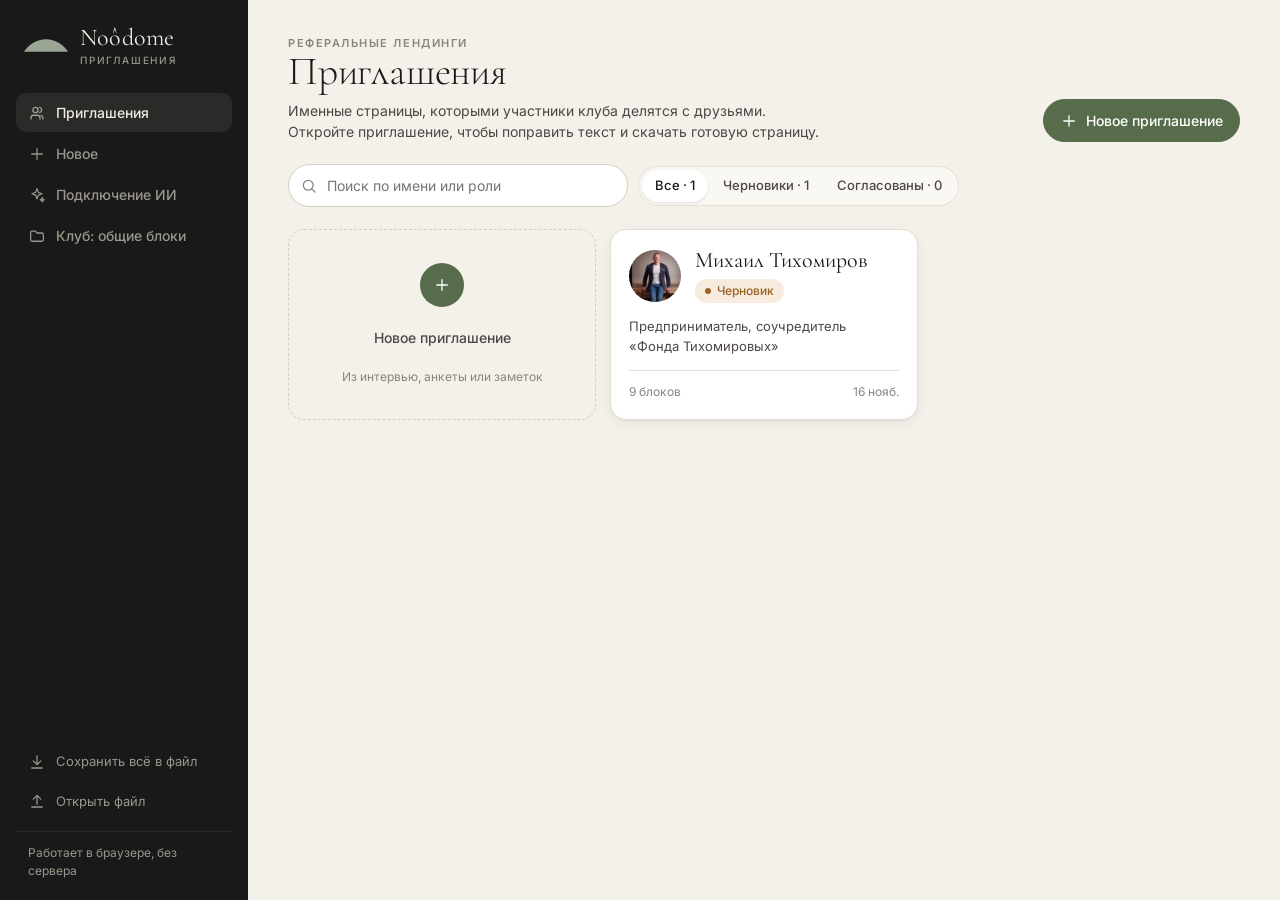
==== commit e4bddd0a: "Add files via upload" ====
--- a/index.html
+++ b/index.html
@@ -290,6 +290,7 @@
     <nav class="nav" aria-label="Разделы">
       <a href="#invites" data-nav="invites"><svg class="i"><use href="#i-users"/></svg><span class="label">Приглашения</span></a>
       <a href="#new" data-nav="new"><svg class="i"><use href="#i-plus"/></svg><span class="label">Новое</span></a>
+      <a href="#ai" data-nav="ai"><svg class="i"><use href="#i-spark"/></svg><span class="label">Подключение ИИ</span></a>
       <a href="#club" data-nav="club"><svg class="i"><use href="#i-folder"/></svg><span class="label">Клуб: общие блоки</span></a>
     </nav>
     <div class="side-foot">
@@ -876,6 +877,8 @@
   tone:"Тон Noôdome: про людей и смыслы, а не про статус и сервис. Спокойная уверенность: без превосходных степеней, восклицательных знаков, срочности. На «вы» со строчной. Конкретные детали вместо общих слов.\nГоворим: сообщество, участники, единомышленники, неслучайные встречи, рекомендация, встреча-знакомство, делиться, вместе, проекты.\nНе говорим: элитный, VIP, премиум, эксклюзивное предложение, успейте, нетворкинг, полезные связи, статус, престиж, клиенты, прокачать.\nТексты от первого лица пишет человек, а не клуб: своя интонация, его собственные слова там, где возможно. Без перечня привилегий и цен.",
   club:"Noôdome — сообщество единомышленников и клубное пространство в центре Москвы (Романов переулок, 2), основано в 2020 году Рубеном Варданяном и Вероникой Зонабенд. Около 1000 участников, 26 амбассадоров, 800+ событий в год, 4000 м², три террасы. Ценности: доверие, интеграция разнообразия, социальная ответственность, преемственность, постоянное самообразование. Вступление: рекомендация участника → встреча-знакомство в пространстве и анкета → решение адмиссионного комитета → приглашение. Взносы вносятся только после решения комитета. Есть семейная программа, молодёжные условия для 18–29 лет."
 };
+/* Пример для показа без ИИ: вымышленный участник */
+var DEMO={"text": "Интервью для клуба. Елена Соколова, основательница керамической мастерской в Суздале.\n\nЯ родилась в Суздале и после учёбы в Москве вернулась в родной город. Двенадцать лет делаю посуду и плитку, у нас небольшая мастерская на восемь человек. Три года назад мы начали вести бесплатные занятия по керамике для соседей и пожилых людей из нашего района. Сначала приходили пять человек, сейчас каждую субботу собирается около тридцати. Для меня это важнее продаж: после занятий люди остаются пить чай и разговаривают.\n\nВ Noôdome я попала по рекомендации знакомого архитектора. Меня удивило, что здесь можно просто прийти на лекцию или концерт и поговорить с людьми из совсем других сфер: учёными, музыкантами, предпринимателями. В обычной жизни я почти не встречаю таких людей. Мне интересны темы малых городов, ремесла и того, как сохранять традиции, но не превращать их в музей. Очень хочу, чтобы больше людей из регионов узнали, что такое сообщество существует.\n\nПроект «Субботняя глина» мы делаем вместе с участницей клуба, социальным педагогом Ольгой. Она помогла придумать формат для детей с особенностями, и мы провели первую выездную субботу в Москве. Лучшее, что я слышала: «Я думал, что не умею ничего делать руками».", "profile": {"name": "Елена Соколова", "nameGenitive": "Елены Соколовой", "signoff": "Елена", "role": "Основательница керамической мастерской в Суздале", "themes": ["ремесло", "малые города", "традиции"], "facts": [{"field": "Для меня Noôdome", "source": "Пересказ интервью: удивило, что можно говорить с людьми из разных сфер"}, {"field": "Что мне близко", "source": "Вывод: темы малых городов и ремесла сопоставлены с сообществами клуба"}], "gaps": ["С какого года Елена в клубе?", "Какие события клуба она посещала на самом деле?"], "omit": ["Продажи и выручка мастерской: не берём на страницу"]}, "texts": {"why": "В Noôdome я попала по рекомендации знакомого. Меня удивило, что здесь можно просто прийти на лекцию или концерт и поговорить с учёными, музыкантами, предпринимателями. В обычной жизни я почти не встречаю таких людей. Для мастера из небольшого города это редкая возможность: услышать другой взгляд и вернуться к своей работе с новыми вопросами.", "mine": {"title": "Что мне здесь близко", "intro": "Темы, о которых я хочу говорить с людьми из других сфер.", "items": [{"label": "Ремесло и традиции", "text": "Двенадцать лет делаю керамику и думаю, как хранить традиции и не превращать их в музей. В клубе есть сообщество «Культурный код»."}, {"label": "Малые города", "text": "Я вернулась в родной Суздаль и вижу, как много там можно сделать. В клубе есть сообщество «Развитие территорий»."}, {"label": "Занятия для всех", "text": "Мы ведём бесплатные субботние занятия для соседей. В клубе есть сообщество «Я и благотворительность»."}]}, "story": {"label": "Мой проект с Noôdome", "title": "«Субботняя глина»", "text": "Три года назад мы начали звать соседей на бесплатные занятия по керамике. Сначала пришло пять человек, теперь по субботам собирается около тридцати, и после занятий все остаются пить чай.\n\nСо временем к нам присоединилась участница клуба, социальный педагог Ольга. Вместе мы придумали формат для детей с особенностями и провели первую выездную субботу в Москве.", "quote": "Я думал, что не умею ничего делать руками.", "linkUrl": ""}, "messenger": "Здравствуйте! Хочу пригласить вас в Noôdome. Это сообщество, где я встречаю людей из совсем других сфер. Вот моё личное приглашение: {ссылка}"}};
 var ANSWER="\n\nОтветь одним сообщением: только JSON, без пояснений до и после, без артефактов и файлов.";
 var RULES="ПРАВИЛА ИЗВЛЕЧЕНИЯ\n1. Ничего не выдумывай. Каждое утверждение опирается на материалы. Нет данных — оставь поле пустым и добавь вопрос в gaps.\n2. Цитаты только дословные, без правок. Пересказ помечай как пересказ.\n3. Выбери 2–3 главные вещи о человеке: почему ему важен клуб и чем он интересен другим. Остальное перечисли в omit с причиной.\n4. Не выноси на страницу: финансы и выручку, здоровье, подробности о близких сверх нужного, политику, всё, что может смутить человека при публикации.\n5. Сопоставь темы человека с сообществами клуба из списка. Это вывод, помечай его как вывод.\n6. Пиши по-русски, коротко и конкретно.";
 var TYPE_HINT={hero:"Имя и приглашение на однотонном фоне",why:"Один абзац и фото участника в клубе",letter:"Обращение от первого лица",list:"Темы, сообщества, причины",story:"Проект с фото и ссылкой",quote:"Яркая фраза человека",text:"Свободный текст",photo:"Снимок с подписью",figures:"Клуб в цифрах",faq:"Ответы на частые вопросы",
@@ -936,22 +939,65 @@
 function jsonSafe(v){return JSON.stringify(v).replace(/</g,"\\u003c").replace(/\u2028/g,"\\u2028").replace(/\u2029/g,"\\u2029");}
 function msgText(d){return String(d.messenger||"Здравствуйте! Хочу пригласить вас в Noôdome, это сообщество, в котором я давно. Вот моё личное приглашение: {ссылка}");}
 
-/* ================= Мостик к обычному чату Claude ================= */
-/* Запрос копируется в буфер, его вставляют в claude.ai, ответ вставляют обратно. API не нужен. */
+/* ================= ИИ: свой ключ в браузере или мостик через чат ================= */
+/* Ключ хранится только в localStorage этого браузера. В экспорт, в лендинги и на GitHub он не попадает. */
+var PROVIDERS={
+  gemini:{label:"Google Gemini (есть бесплатный тариф)",model:"gemini-2.5-flash",base:"",help:"Ключ: aistudio.google.com/apikey"},
+  groq:{label:"Groq (есть бесплатный тариф)",model:"llama-3.3-70b-versatile",base:"https://api.groq.com/openai/v1",help:"Ключ: console.groq.com/keys. У бесплатного тарифа маленький лимит на длину текста"},
+  openrouter:{label:"OpenRouter (есть бесплатные модели)",model:"meta-llama/llama-3.3-70b-instruct:free",base:"https://openrouter.ai/api/v1",help:"Ключ: openrouter.ai/keys. Бесплатные модели часто перегружены"},
+  anthropic:{label:"Claude (платный ключ API)",model:"claude-sonnet-5-5",base:"",help:"Ключ: console.anthropic.com"}
+};
+function aiCfg(){var a=(DB.settings||{}).ai;return a&&a.key&&a.provider&&PROVIDERS[a.provider]?a:null;}
+function aiErr(status,txt){
+  if(status===400&&/API key|api_key/i.test(txt))return "Ключ не подошёл. Проверьте, что скопировали его целиком.";
+  if(status===401||status===403)return "Ключ не подошёл или у него нет доступа. Проверьте ключ в настройках.";
+  if(status===429)return "Закончился лимит бесплатного тарифа. Подождите минуту и нажмите ещё раз.";
+  if(status===413)return "Текст слишком длинный для этого тарифа. Сократите материалы или выберите Gemini.";
+  return "Сервис ИИ ответил ошибкой "+status+". "+String(txt||"").slice(0,160);
+}
+function callAI(prompt){
+  var a=aiCfg();if(!a)return Promise.reject(new Error("Сначала подключите ИИ в настройках слева."));
+  var P=PROVIDERS[a.provider],model=(a.model||P.model).trim(),url,opt;
+  if(a.provider==="gemini"){
+    url="https://generativelanguage.googleapis.com/v1beta/models/"+encodeURIComponent(model)+":generateContent";
+    opt={method:"POST",headers:{"Content-Type":"application/json","x-goog-api-key":a.key.trim()},body:JSON.stringify({contents:[{role:"user",parts:[{text:prompt}]}],generationConfig:{responseMimeType:"application/json",temperature:0.4}})};
+  }else if(a.provider==="anthropic"){
+    url="https://api.anthropic.com/v1/messages";
+    opt={method:"POST",headers:{"Content-Type":"application/json","x-api-key":a.key.trim(),"anthropic-version":"2023-06-01","anthropic-dangerous-direct-browser-access":"true"},body:JSON.stringify({model:model,max_tokens:8000,messages:[{role:"user",content:prompt}]})};
+  }else{
+    url=String(a.base||P.base).replace(/\/+$/,"")+"/chat/completions";
+    opt={method:"POST",headers:{"Content-Type":"application/json","Authorization":"Bearer "+a.key.trim()},body:JSON.stringify({model:model,messages:[{role:"user",content:prompt}],temperature:0.4})};
+  }
+  return fetch(url,opt).then(function(r){return r.text().then(function(t){
+    if(!r.ok)throw new Error(aiErr(r.status,t));
+    var j;try{j=JSON.parse(t);}catch(e){throw new Error("ИИ ответил не по-человечески. Попробуйте ещё раз.");}
+    var out=a.provider==="gemini"?((((j.candidates||[])[0]||{}).content||{}).parts||[]).map(function(x){return x.text||"";}).join(""):
+      a.provider==="anthropic"?(j.content||[]).map(function(x){return x.text||"";}).join(""):(((j.choices||[])[0]||{}).message||{}).content||"";
+    if(!out)throw new Error("ИИ вернул пустой ответ. Попробуйте ещё раз.");
+    return out;});},function(){throw new Error("Нет связи с сервисом ИИ. Проверьте интернет и попробуйте ещё раз.");});
+}
 var BR={};
 function bridge(id,label,getPrompt,apply){
   BR[id]={get:getPrompt,apply:apply};
-  return '<div class="ai bridge"><span class="lbl">'+ic("spark")+esc(label)+'</span>'+
-    '<div class="row"><button class="btn sm primary" data-bcopy="'+id+'">'+ic("copy")+'1. Скопировать запрос</button><a class="btn sm" href="https://claude.ai/new" target="_blank" rel="noopener">'+ic("ext")+'2. Открыть Claude</a></div>'+
-    '<textarea data-bans="'+id+'" placeholder="3. Вставьте сюда ответ Claude целиком" aria-label="Ответ Claude"></textarea>'+
-    '<div class="row"><button class="btn sm dark" data-bapply="'+id+'">4. Применить</button><span class="err small" data-berr="'+id+'"></span></div></div>';
+  var manual='<div class="row"><button class="btn sm'+(aiCfg()?'':' primary')+'" data-bcopy="'+id+'">'+ic("copy")+(aiCfg()?'Скопировать запрос':'1. Скопировать запрос')+'</button><a class="btn sm" href="https://claude.ai/new" target="_blank" rel="noopener">'+ic("ext")+(aiCfg()?'Открыть Claude':'2. Открыть Claude')+'</a></div>'+
+    '<textarea data-bans="'+id+'" placeholder="Вставьте сюда ответ ИИ целиком" aria-label="Ответ ИИ"></textarea>'+
+    '<div class="row"><button class="btn sm dark" data-bapply="'+id+'">Применить ответ</button><span class="err small" data-berr="'+id+'"></span></div>';
+  if(aiCfg())return '<div class="ai bridge"><span class="lbl">'+ic("spark")+esc(label)+'</span><div class="row"><button class="btn sm primary" data-bgen="'+id+'">'+ic("spark")+'Сгенерировать</button><span class="err small" data-berr="'+id+'"></span></div>'+
+    '<details class="more"><summary>Или вручную через чат claude.ai</summary><div style="display:grid;gap:10px;margin-top:10px">'+manual+'</div></details></div>';
+  return '<div class="ai bridge"><span class="lbl">'+ic("spark")+esc(label)+'</span><p class="hint">Чтобы текст писался прямо здесь, подключите ИИ: <a href="#settings">Подключение ИИ</a>. Пока можно через обычный чат Claude:</p>'+manual+'</div>';
 }
 document.addEventListener("click",function(e){
   var c=e.target.closest("[data-bcopy]");
   if(c){var p=BR[c.dataset.bcopy].get();if(p)copy(p,"Запрос скопирован. Вставьте его в Claude и отправьте");return;}
+  var g=e.target.closest("[data-bgen]");
+  if(g){var gid=g.dataset.bgen,ge=g.closest(".row").querySelector("[data-berr]"),gp=BR[gid]&&BR[gid].get();if(!gp)return;
+    ge.textContent="";g.disabled=true;g.lastChild.textContent="Пишу, это займёт до минуты…";
+    callAI(gp).then(function(t){if(!BR[gid])return;var j=parseJson(t);if(!j)throw new Error("ИИ ответил не в том формате. Нажмите «Сгенерировать» ещё раз.");var m=BR[gid].apply(j);if(m&&ge.isConnected)ge.textContent=m;})
+      .catch(function(x){if(ge.isConnected)ge.textContent=x.message||"Не получилось";})
+      .then(function(){if(g.isConnected){g.disabled=false;g.lastChild.textContent="Сгенерировать";}});return;}
   var a=e.target.closest("[data-bapply]");
-  if(a){var id=a.dataset.bapply,ta=document.querySelector('[data-bans="'+id+'"]'),er=document.querySelector('[data-berr="'+id+'"]');
-    var j=parseJson(ta&&ta.value);if(!j){er.textContent="Не похоже на ответ Claude. Скопируйте его ответ целиком.";return;}
+  if(a){var id=a.dataset.bapply,ta=document.querySelector('[data-bans="'+id+'"]'),er=a.closest(".row").querySelector("[data-berr]");
+    var j=parseJson(ta&&ta.value);if(!j){er.textContent="Не похоже на ответ ИИ. Скопируйте его ответ целиком.";return;}
     try{var m=BR[id].apply(j);if(m)er.textContent=m;}catch(x){er.textContent=x.message||"Не получилось применить ответ.";}}
 });
 
@@ -999,6 +1045,25 @@
     '.then(function(r){return r.json();}).then(function(d){if(!d||!d.ok)throw new Error("error");return {mode:"saved"};});}});})();\n<\/script>\n</body>\n</html>\n';
 }
 
+
+/* ================= Подключение ИИ ================= */
+function renderAI(){
+  var a=(DB.settings&&DB.settings.ai)||{provider:"gemini",key:"",model:"",base:""},P=PROVIDERS[a.provider]||PROVIDERS.gemini;
+  var h='<div class="pagehead"><div><p class="eyebrow">Настройки</p><h1 class="title">Подключение ИИ</h1><p class="lead">С ключом кнопка «Сгенерировать» пишет тексты прямо в сервисе. Ключ нужен каждому сотруднику свой: он вводится один раз и хранится только в этом браузере.</p></div></div>';
+  h+='<div class="panel" style="display:grid;gap:14px;max-width:640px"><label class="field"><span>Чей ИИ использовать</span><select id="ai-prov">'+Object.keys(PROVIDERS).map(function(k){return '<option value="'+k+'"'+(a.provider===k?" selected":"")+'>'+esc(PROVIDERS[k].label)+'</option>';}).join("")+'</select></label>'+
+    '<p class="hint" id="ai-help">'+esc(P.help)+'</p>'+
+    '<label class="field"><span>Ключ</span><input id="ai-key" type="password" autocomplete="off" spellcheck="false" value="'+esc(a.key||"")+'" placeholder="Вставьте ключ"></label>'+
+    '<label class="field"><span>Модель (можно не менять)</span><input id="ai-model" value="'+esc(a.model||"")+'" placeholder="'+esc(P.model)+'"></label>'+
+    '<div class="row"><button class="btn primary" id="ai-test">Проверить ключ</button><button class="btn ghost" id="ai-clear">Удалить ключ из этого браузера</button><span class="small" id="ai-res"></span></div></div>';
+  h+='<div class="panel" style="max-width:640px;display:grid;gap:8px"><b class="h3">Что важно знать</b><ul class="gaps"><li>Ключ не попадает в файл «Сохранить всё», в скачанные лендинги и на GitHub. Никому его не отправляйте и не вставляйте в код.</li><li>Бесплатные тарифы у некоторых сервисов могут использовать присланные тексты для улучшения моделей. Интервью с участниками содержат личные данные. Если это важно, берите платный ключ или не отправляйте лишнее.</li><li>Если лимит кончился или ИИ недоступен, запрос можно перенести в чат Claude вручную: кнопка «Или вручную» у каждого блока.</li></ul></div>';
+  view.innerHTML=h;
+  function save(){DB.settings=DB.settings||{};DB.settings.ai={provider:document.getElementById("ai-prov").value,key:document.getElementById("ai-key").value.trim(),model:document.getElementById("ai-model").value.trim()};persist();}
+  document.getElementById("ai-prov").onchange=function(){save();DB.settings.ai.model="";persist();renderAI();};
+  document.getElementById("ai-key").oninput=save;document.getElementById("ai-model").oninput=save;
+  document.getElementById("ai-clear").onclick=function(){DB.settings.ai={provider:document.getElementById("ai-prov").value,key:"",model:""};persist();renderAI();toast("Ключ удалён из этого браузера");};
+  document.getElementById("ai-test").onclick=function(){save();var r=document.getElementById("ai-res");r.className="small";r.textContent="Проверяю…";
+    callAI('Верни JSON {"ok":true}').then(function(t){r.className="small";r.style.color="var(--accent)";r.textContent=parseJson(t)?"Работает":"ИИ ответил, но не в формате JSON: попробуйте другую модель";},function(x){r.style.color="";r.className="err small";r.textContent=x.message;});};
+}
 /* ================= Роутинг ================= */
 function hash(){return (location.hash||"").replace(/^#/,"")||"invites";}
 function go(h){if(location.hash==="#"+h)route();else location.hash=h;}
@@ -1008,6 +1073,7 @@
   closeOverlay();BR={};
   if(h==="new")renderCreate();
   else if(h==="club")openClub();
+  else if(h==="ai"||h==="settings"){S.ed=null;renderAI();}
   else if(h.indexOf("edit-")===0)openEditor(decodeURIComponent(h.slice(5)));
   else{S.ed=null;renderInvites();}
   window.scrollTo(0,0);
@@ -1041,17 +1107,18 @@
 function renderCreate(){
   var cr=S.create||(S.create={text:"",file:"",photo:"",reading:false,err:""});
   var has=cr.text.trim().length>=200;
-  var h='<div class="create"><div class="pagehead"><div><p class="eyebrow">Новое приглашение</p><h1 class="title">Отправьте текст про участника, соберём лендинг</h1><p class="lead">Тексты пишет Claude в обычном чате на claude.ai. Запрос и ответ переносятся копированием, ключ API не нужен.</p></div></div><ol class="steps">';
+  var h='<div class="create"><div class="pagehead"><div><p class="eyebrow">Новое приглашение</p><h1 class="title">Отправьте текст про участника, соберём лендинг</h1><p class="lead">Три блока (почему я здесь, что близко, проект) пишет ИИ по вашему материалу, остальное общее для всех. Подключите ИИ один раз в разделе «Подключение ИИ». Без подключения запрос можно перенести в чат Claude вручную.</p></div></div><ol class="steps">';
   h+='<li class="'+(has?"done":"")+'"><b>Материалы об участнике</b>';
   if(cr.reading)h+='<div class="row"><span class="spinner"></span>Читаю файл…</div>';
   else if(has)h+='<div class="row"><span class="hint">'+(cr.file?esc(cr.file)+' · ':'')+cr.text.length.toLocaleString("ru-RU")+' символов</span><button class="btn sm ghost" id="resetText">Заменить</button></div>';
   else h+='<label class="drop" id="drop" for="file" style="padding:32px 20px"><span class="dropicon">'+ic("upload")+'</span><b style="font-size:26px">Перетащите файл сюда</b><span class="muted">или нажмите, чтобы выбрать</span><span class="formats">Интервью, анкета, заметки · .docx .pdf .txt .md .rtf .html</span></label><input id="file" type="file" hidden accept=".docx,.pdf,.txt,.md,.rtf,.html,.htm,.srt,.vtt,.csv,.json,text/*,application/pdf">'+
-    '<details class="more"><summary>Или вставьте текст</summary><div class="field" style="margin-top:10px"><textarea id="paste" rows="8" aria-label="Текст про участника" placeholder="Стенограмма, анкета или заметки после разговора"></textarea></div><div class="row"><button class="btn sm primary" id="usePaste">Готово</button></div></details>';
+    '<details class="more"><summary>Или вставьте текст</summary><div class="field" style="margin-top:10px"><textarea id="paste" rows="8" aria-label="Текст про участника" placeholder="Стенограмма, анкета или заметки после разговора"></textarea></div><div class="row"><button class="btn sm primary" id="usePaste">Готово</button></div></details>'+
+    '<div class="row"><button class="btn sm ghost" id="demoBtn">'+ic("spark")+'Нет материалов? Показать на вымышленном примере</button></div>';
   if(cr.err)h+='<p class="err small">'+esc(cr.err)+'</p>';
   h+='</li>';
   h+='<li class="'+(cr.photo?"done":"")+'"><b>Фото участника</b><div class="row">'+(cr.photo?'<img class="thumb" src="'+esc(cr.photo)+'" alt="">':'')+'<label class="btn sm" for="cphoto">'+ic("upload")+(cr.photo?"Заменить":"Загрузить фото")+'</label><input id="cphoto" type="file" accept="image/*" hidden><span class="hint">Лучше снимок, сделанный в стенах клуба. Можно и позже, в редакторе</span></div></li>';
-  h+='<li><b>Тексты от Claude</b>'+(has?bridge("create","Claude выпишет факты и напишет письмо в тоне Noôdome",function(){return createPrompt(S.create.text);},function(j){var p=j.profile||(j.name?j:null),t=j.texts||(j.letter?j:null);if(!p&&!t)throw new Error("В ответе нет профиля и текстов. Скопируйте ответ целиком.");finishCreate(p,t);}):'<p class="hint">Сначала добавьте материалы.</p>')+
-    '<div class="row"><button class="btn sm ghost" id="noAi"'+(has?'':' disabled')+'>Собрать без Claude, тексты впишу сам</button></div></li>';
+  h+='<li><b>Тексты от ИИ</b>'+(has?bridge("create","Claude выпишет факты и напишет письмо в тоне Noôdome",function(){return createPrompt(S.create.text);},function(j){var p=j.profile||(j.name?j:null),t=j.texts||(j.letter?j:null);if(!p&&!t)throw new Error("В ответе нет профиля и текстов. Скопируйте ответ целиком.");finishCreate(p,t);}):'<p class="hint">Сначала добавьте материалы.</p>')+(cr.demo&&has?'<div class="banner">'+ic("info")+'<div class="grow"><b>Режим показа: вымышленный участник</b><span>Запрос выше можно посмотреть и скопировать. Чтобы не обращаться к ИИ, нажмите кнопку: ответ записан заранее и подставится так же, как настоящий.</span></div><button class="btn sm dark" id="demoApply">Применить готовый ответ</button></div>':'')+
+    '<div class="row"><button class="btn sm ghost" id="noAi"'+(has?'':' disabled')+'>Собрать без ИИ, тексты впишу сам</button></div></li>';
   h+='</ol></div>';
   view.innerHTML=h;
   var file=document.getElementById("file");
@@ -1063,6 +1130,8 @@
     drop.addEventListener("drop",function(e){var f=e.dataTransfer&&e.dataTransfer.files[0];if(f)takeFile(f);});
     document.getElementById("usePaste").onclick=function(){var v=document.getElementById("paste").value.trim();if(v.length<200){toast("Добавьте хотя бы несколько абзацев о человеке");return;}cr.text=v;cr.file="";cr.err="";renderCreate();};
   }
+  var dmb=document.getElementById("demoBtn");if(dmb)dmb.onclick=function(){cr.text=DEMO.text;cr.file="пример-интервью.txt";cr.demo=true;cr.err="";renderCreate();};
+  var dma=document.getElementById("demoApply");if(dma)dma.onclick=function(){finishCreate(DEMO.profile,DEMO.texts);};
   var rs=document.getElementById("resetText");if(rs)rs.onclick=function(){cr.text="";cr.file="";renderCreate();};
   document.getElementById("cphoto").onchange=function(e){var f=e.target.files[0];if(f)resizePhoto(f).then(function(u){cr.photo=u;renderCreate();});};
   document.getElementById("noAi").onclick=function(){finishCreate(null,null);};
@@ -1084,6 +1153,7 @@
   var now=new Date().toISOString();
   var doc={slug:slugify(name),name:name,nameGenitive:p.nameGenitive||name,signoff:p.signoff||String(name).split(" ")[0],role:t.role||p.role||"",photo:cr.photo||"",photoIsPortrait:true,status:"draft",
     blocks:blocks,messenger:t.messenger||"",review:{facts:facts,gaps:gaps},profile:p,source:String(cr.text||"").slice(0,40000),fileName:cr.file||"",createdAt:now,updatedAt:now};
+  if(cr.demo){doc.demo=true;doc.review.gaps.unshift("Это вымышленный пример для показа. Удалите его перед настоящей работой");}
   DB.docs[doc.slug]=doc;persist();S.create=null;toast("Приглашение готово. Проверьте его");go("edit-"+doc.slug);
 }
 
@@ -1305,7 +1375,7 @@
   if(!n)throw new Error("empty");S.ed=null;persist();toast("Открыто приглашений: "+n);go("invites");
 }).catch(function(){toast("Это не файл приглашений Noôdome");});e.target.value="";};
 
-window.NDApp={DB:DB,withClub:withClub,standalone:function(s){return standalone(DB.docs[s]);},createPrompt:createPrompt};
+window.NDApp={DB:DB,callAI:callAI,aiCfg:aiCfg,withClub:withClub,standalone:function(s){return standalone(DB.docs[s]);},createPrompt:createPrompt};
 route();
 })();
 </script>
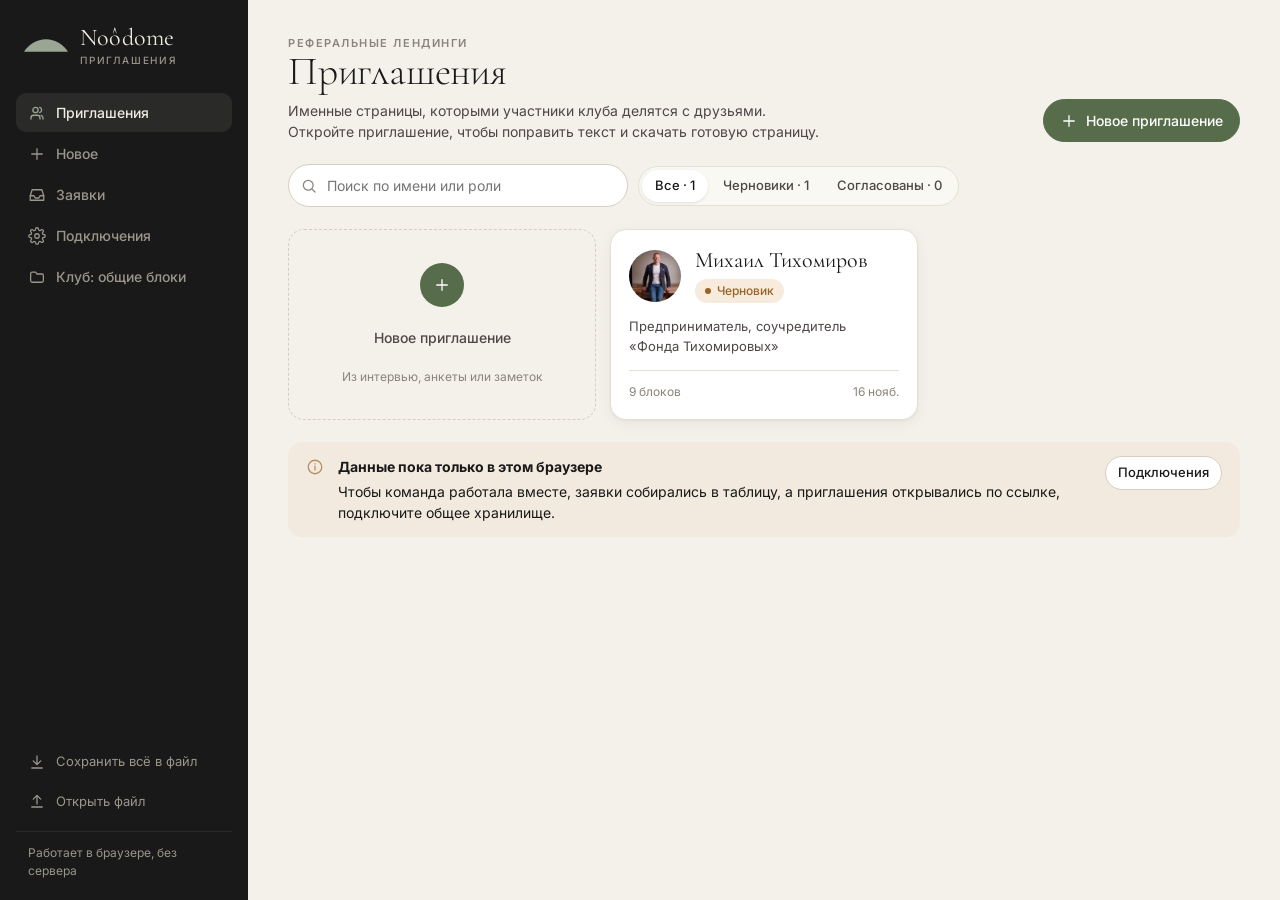
==== commit 51a1543b: "Add files via upload" ====
--- a/index.html
+++ b/index.html
@@ -290,14 +290,15 @@
     <nav class="nav" aria-label="Разделы">
       <a href="#invites" data-nav="invites"><svg class="i"><use href="#i-users"/></svg><span class="label">Приглашения</span></a>
       <a href="#new" data-nav="new"><svg class="i"><use href="#i-plus"/></svg><span class="label">Новое</span></a>
-      <a href="#ai" data-nav="ai"><svg class="i"><use href="#i-spark"/></svg><span class="label">Подключение ИИ</span></a>
+      <a href="#leads" data-nav="leads"><svg class="i"><use href="#i-inbox"/></svg><span class="label">Заявки</span></a>
+      <a href="#ai" data-nav="ai"><svg class="i"><use href="#i-gear"/></svg><span class="label">Подключения</span></a>
       <a href="#club" data-nav="club"><svg class="i"><use href="#i-folder"/></svg><span class="label">Клуб: общие блоки</span></a>
     </nav>
     <div class="side-foot">
       <a href="#" id="exportAll"><svg class="i"><use href="#i-download"/></svg>Сохранить всё в файл</a>
       <a href="#" id="importAll"><svg class="i"><use href="#i-upload"/></svg>Открыть файл</a>
       <input type="file" id="importFile" accept=".json,application/json" hidden>
-      <div class="me">Работает в браузере, без сервера</div>
+      <div class="me" id="syncState">Работает в браузере, без сервера</div>
     </div>
   </aside>
   <main class="main"><div class="wrap" id="view"></div></main>
@@ -937,7 +938,7 @@
   var base=o,i=2;while(DB.docs[o]){o=base+"-"+i;i++;}return o;}
 function download(name,text,type){var a=document.createElement("a");a.href=URL.createObjectURL(new Blob([text],{type:type||"text/plain"}));a.download=name;document.body.appendChild(a);a.click();setTimeout(function(){URL.revokeObjectURL(a.href);a.remove();},1500);}
 function jsonSafe(v){return JSON.stringify(v).replace(/</g,"\\u003c").replace(/\u2028/g,"\\u2028").replace(/\u2029/g,"\\u2029");}
-function msgText(d){return String(d.messenger||"Здравствуйте! Хочу пригласить вас в Noôdome, это сообщество, в котором я давно. Вот моё личное приглашение: {ссылка}");}
+function msgText(d){var t=String(d.messenger||"Здравствуйте! Хочу пригласить вас в Noôdome, это сообщество, в котором я давно. Вот моё личное приглашение: {ссылка}"),l=inviteLink(d);return l?t.replace(/\{ссылка\}/g,l):t;}
 
 /* ================= ИИ: свой ключ в браузере или мостик через чат ================= */
 /* Ключ хранится только в localStorage этого браузера. В экспорт, в лендинги и на GitHub он не попадает. */
@@ -1021,7 +1022,7 @@
 }
 
 /* ================= Готовый лендинг одним файлом ================= */
-function endpoint(){var u=String((DB.settings||{}).endpoint||"").trim();return /^https:\/\//.test(u)?u:"";}
+function endpoint(){var u=String((DB.settings||{}).endpoint||"").trim();return /^https:\/\//.test(u)?u:remoteUrl();}
 function publicDoc(doc){
   var o={};["slug","name","nameGenitive","signoff","role","photo","photoIsPortrait","blocks"].forEach(function(k){if(doc[k]!==undefined)o[k]=doc[k];});
   /* В файл кладём только те общие блоки, что стоят на странице. */
@@ -1040,30 +1041,152 @@
     '/* Куда отправлять заявки. Пока пусто: кандидат получает готовый текст и отправляет его клубу на почту. Когда появится приёмник заявок, впишите его адрес. */\n'+
     'var FORM_ENDPOINT = '+JSON.stringify(endpoint())+';\nvar C = '+jsonSafe({slug:pub.slug,name:pub.name,nameGenitive:pub.nameGenitive,signoff:pub.signoff})+';\n'+
     '(function(){var root=document.getElementById("ndl");var q=new URLSearchParams(location.search);\n'+
-    'NDL.bind(root,C,{submit:function(lead){lead.ref=q.get("ref")||C.slug;lead.utm=q.toString();lead.page=location.href;\n'+
+    'NDL.bind(root,C,{submit:function(lead){lead.action="lead";lead.ref=q.get("ref")||C.slug;lead.utm=q.toString();lead.page=location.href;\n'+
     'if(!FORM_ENDPOINT)return {mode:"manual"};return fetch(FORM_ENDPOINT,{method:"POST",headers:{"Content-Type":"text/plain;charset=utf-8"},body:JSON.stringify(lead)})'+
     '.then(function(r){return r.json();}).then(function(d){if(!d||!d.ok)throw new Error("error");return {mode:"saved"};});}});})();\n<\/script>\n</body>\n</html>\n';
 }
 
 
 /* ================= Подключение ИИ ================= */
+
+/* ================= Общая работа: Google-таблица через Apps Script ================= */
+/* Приглашения, общие блоки и заявки лежат в таблице владельца. Браузер хранит копию и отправляет правки на сервер. */
+var LEAD_STATUS=["Новая","Связались","Встреча","Вступил","Не подошло"];
+var SYNC={state:"off",msg:"",activity:[],conflict:null,clubConflict:null,timers:{},pulling:null,last:0};
+function rcfg(){var r=(DB.settings||{}).remote;return r&&/^https:\/\//.test(r.url||"")&&r.token?r:null;}
+function remoteUrl(){var r=(DB.settings||{}).remote;return r&&/^https:\/\//.test(r.url||"")?r.url:"";}
+function setSync(state,msg){
+  SYNC.state=state;SYNC.msg=msg||"";var el=document.getElementById("syncState");if(!el)return;
+  el.textContent=state==="ok"?"Общее хранилище подключено":state==="busy"?"Синхронизация…":state==="conflict"?"Есть конфликт правок":state==="err"?(msg||"Нет связи с хранилищем"):"Работает в браузере, без сервера";
+  el.className="me"+(state==="err"||state==="conflict"?" bad":"");
+}
+function api(action,payload){
+  var r=rcfg();if(!r)return Promise.reject(new Error("Общая работа не подключена"));
+  return fetch(r.url,{method:"POST",headers:{"Content-Type":"text/plain;charset=utf-8"},body:JSON.stringify(Object.assign({action:action,token:r.token,who:r.who||""},payload||{}))})
+    .then(function(res){return res.json();},function(){throw new Error("Нет связи с общим хранилищем. Правки сохранены в браузере и уйдут позже.");})
+    .then(function(j){if(!j||!j.ok){throw new Error(j&&j.error==="auth"?"Неверный пароль команды":(j&&j.error)||"Ошибка хранилища");}return j;});
+}
+function viewerBase(){return /^https?:$/.test(location.protocol)?new URL("p.html",location.href).href:"";}
+function inviteLink(d){var b=viewerBase();return remoteUrl()&&b?b+"?ref="+encodeURIComponent(d.slug):"";}
+function stripDoc(d){var o={};Object.keys(d).forEach(function(k){if(k!=="dirty"&&k!=="club"&&k!=="url")o[k]=d[k];});return o;}
+function schedulePush(d){clearTimeout(SYNC.timers[d.slug]);SYNC.timers[d.slug]=setTimeout(function(){pushDoc(d);},1500);}
+function pushDoc(d){
+  if(!rcfg()||d.demo||!DB.docs[d.slug])return Promise.resolve();
+  var ts=d.updatedAt;setSync("busy");
+  return api("save",{doc:stripDoc(d),baseRev:d.rev||0,link:inviteLink(d)}).then(function(r){
+    if(r.conflict){SYNC.conflict={slug:d.slug,by:r.updatedBy,at:r.updatedAt,rev:r.rev,deleted:!!r.deleted};setSync("conflict");if(S.ed&&S.ed.slug===d.slug&&!S.ed.club)renderEditor();return;}
+    d.rev=r.rev;if(d.updatedAt===ts){d.dirty=false;d.updatedAt=r.updatedAt;d.updatedBy=r.updatedBy;}else schedulePush(d);
+    persist();setSync(SYNC.conflict||SYNC.clubConflict?"conflict":"ok");
+  },function(e){setSync("err",e.message);});
+}
+function scheduleClub(){clearTimeout(SYNC.timers.__club);SYNC.timers.__club=setTimeout(pushClub,1500);}
+function pushClub(){
+  if(!rcfg())return Promise.resolve();
+  var ts=DB.clubUpdatedAt;setSync("busy");
+  return api("saveClub",{data:DB.club,baseRev:DB.clubRev||0}).then(function(r){
+    if(r.conflict){SYNC.clubConflict={by:r.updatedBy,at:r.updatedAt,rev:r.rev};setSync("conflict");if(hash()==="club")renderEditor();return;}
+    DB.clubRev=r.rev;if(DB.clubUpdatedAt===ts)DB.clubDirty=false;else scheduleClub();persist();setSync(SYNC.conflict||SYNC.clubConflict?"conflict":"ok");
+  },function(e){setSync("err",e.message);});
+}
+function pull(){
+  if(!rcfg())return Promise.resolve(false);
+  if(SYNC.pulling)return SYNC.pulling;
+  setSync("busy");
+  SYNC.pulling=api("list").then(function(L){
+    var remote={},jobs=[];L.invites.forEach(function(x){remote[x.slug]=x;});
+    L.invites.forEach(function(x){var d=DB.docs[x.slug];
+      if(!d||((d.rev||0)<x.rev&&!d.dirty))jobs.push(api("get",{slug:x.slug}).then(function(g){DB.docs[x.slug]=g.doc;}));});
+    if((L.club.rev||0)>(DB.clubRev||0)&&!DB.clubDirty)jobs.push(api("club").then(function(c){if(c.data){DB.club=Object.assign(clubFromSeed(),c.data);DB.clubRev=c.rev;}}));
+    return Promise.all(jobs).then(function(){
+      Object.keys(DB.docs).forEach(function(k){var d=DB.docs[k];
+        if(!remote[k]){if(d.rev&&!d.dirty)delete DB.docs[k];else if(!d.demo)pushDoc(d);}
+        else if(d.dirty&&!SYNC.conflict)pushDoc(d);});
+      if(!(L.club.rev||0)||DB.clubDirty)pushClub();
+      SYNC.activity=L.activity||[];SYNC.last=Date.now();persist();
+      if(!SYNC.conflict&&!SYNC.clubConflict)setSync("ok");
+      afterPull();return true;
+    });
+  }).catch(function(e){setSync("err",e.message);return false;}).then(function(v){SYNC.pulling=null;return v;});
+  return SYNC.pulling;
+}
+function afterPull(){
+  var h=hash();
+  if(h.indexOf("edit-")===0){var sl=decodeURIComponent(h.slice(5));if(!DB.docs[sl])route();else if(S.ed&&S.ed.doc!==DB.docs[sl]&&!S.ed.doc.dirty){S.ed=null;route();}}
+  else if(h==="club"){if(!DB.clubDirty){S.ed=null;route();}}
+  else if(h!=="new"&&h!=="ai"&&!(document.activeElement&&/INPUT|TEXTAREA|SELECT/.test(document.activeElement.tagName)))route();
+}
+document.addEventListener("click",function(e){
+  var b=e.target.closest("[data-sync]");if(!b)return;var k=b.dataset.sync,c=SYNC.conflict;
+  if(k==="mine"&&c){var d=DB.docs[c.slug];d.rev=c.rev;d.dirty=true;SYNC.conflict=null;pushDoc(d).then(function(){if(S.ed)renderEditor();});}
+  else if(k==="theirs"&&c){api("get",{slug:c.slug}).then(function(g){DB.docs[c.slug]=g.doc;SYNC.conflict=null;S.ed=null;persist();setSync("ok");route();},function(x){toast(x.message);});}
+  else if(k==="cmine"&&SYNC.clubConflict){DB.clubRev=SYNC.clubConflict.rev;DB.clubDirty=true;SYNC.clubConflict=null;pushClub().then(function(){if(hash()==="club")renderEditor();});}
+  else if(k==="ctheirs"&&SYNC.clubConflict){api("club").then(function(r){if(r.data){DB.club=Object.assign(clubFromSeed(),r.data);DB.clubRev=r.rev;}DB.clubDirty=false;SYNC.clubConflict=null;S.ed=null;persist();setSync("ok");route();},function(x){toast(x.message);});}
+});
+function conflictBanner(d){
+  var c=SYNC.conflict;if(!c||c.slug!==d.slug)return "";
+  return '<div class="banner err">'+ic("info")+'<div class="grow"><b>'+(c.deleted?'Приглашение удалили в общем хранилище':'Коллега уже изменил это приглашение')+'</b><span>'+(c.by?esc(c.by)+(c.at?" · "+esc(when(c.at)):"")+". ":"")+'Ваши правки пока только в вашем браузере. Выберите, чья версия останется.</span></div><div class="row">'+(c.deleted?'':'<button class="btn sm" data-sync="theirs">Взять версию коллеги</button>')+'<button class="btn sm primary" data-sync="mine">Сохранить мою поверх</button></div></div>';
+}
+function clubConflictBanner(){
+  var c=SYNC.clubConflict;if(!c)return "";
+  return '<div class="banner err">'+ic("info")+'<div class="grow"><b>Коллега уже изменил общие блоки</b><span>'+(c.by?esc(c.by)+". ":"")+'Ваши правки пока только в вашем браузере. Выберите, чья версия останется.</span></div><div class="row"><button class="btn sm" data-sync="ctheirs">Взять версию коллеги</button><button class="btn sm primary" data-sync="cmine">Сохранить мою поверх</button></div></div>';
+}
+function activityPanel(){
+  if(!rcfg())return '<div class="banner">'+ic("info")+'<div class="grow"><b>Данные пока только в этом браузере</b><span>Чтобы команда работала вместе, заявки собирались в таблицу, а приглашения открывались по ссылке, подключите общее хранилище.</span></div><a class="btn sm" href="#ai">Подключения</a></div>';
+  var a=SYNC.activity||[];
+  return '<div class="panel" style="margin-top:20px"><b class="h3">Последние действия команды</b>'+(a.length?'<ul class="facts">'+a.map(function(x){return '<li><b>'+esc(x.who)+' · '+esc(x.action)+(x.what?': '+esc(x.what):'')+'</b><span class="muted">'+esc(when(x.at))+'</span></li>';}).join("")+'</ul>':'<p class="muted">Пока ничего не происходило.</p>')+'</div>';
+}
+
+/* ================= Заявки ================= */
+function renderLeads(){
+  var h='<div class="pagehead"><div><p class="eyebrow">Кандидаты</p><h1 class="title">Заявки</h1><p class="lead">Заявки со страниц-приглашений попадают в вашу Google-таблицу и сюда. Статус и комментарий видят все сотрудники.</p></div></div>';
+  if(!rcfg()){view.innerHTML=h+'<div class="empty">Чтобы заявки собирались, подключите общее хранилище.<a class="btn sm" href="#ai">Открыть подключения</a></div>';return;}
+  view.innerHTML=h+'<div class="row"><span class="spinner"></span>Загружаю заявки…</div>';
+  api("leads").then(function(r){
+    if(hash()!=="leads")return;
+    var L=r.leads.slice().reverse(),cnt={};LEAD_STATUS.forEach(function(k){cnt[k]=0;});L.forEach(function(l){if(cnt[l.status]!=null)cnt[l.status]++;});
+    var out=h+'<div class="row" style="flex-wrap:wrap;margin-bottom:14px"><b>Всего: '+L.length+'</b>'+LEAD_STATUS.map(function(k){return '<span class="pill draft">'+esc(k)+' · '+cnt[k]+'</span>';}).join("")+'<button class="btn sm ghost" id="leadsRefresh">'+ic("refresh")+'Обновить</button></div>';
+    out+=L.length?'<div class="grid">'+L.map(function(l){return '<div class="card" data-lead="'+l.row+'" data-contact="'+esc(l.contact)+'" style="display:grid;gap:10px"><div><b>'+esc(l.name)+'</b><div class="muted small">'+esc(l.contact)+' · '+esc(when(l.createdAt))+'</div></div>'+
+      (l.note?'<p class="small" style="margin:0">'+esc(l.note)+'</p>':'')+'<p class="muted small" style="margin:0">Рекомендатель: '+esc(l.connector||l.ref||"не указан")+'</p>'+
+      '<label class="field"><span>Статус</span><select data-lstatus>'+LEAD_STATUS.map(function(k){return '<option'+(l.status===k?' selected':'')+'>'+esc(k)+'</option>';}).join("")+'</select></label>'+
+      '<label class="field"><span>Комментарий команды</span><textarea rows="2" data-lcomment>'+esc(l.comment)+'</textarea></label></div>';}).join("")+'</div>':'<div class="empty">Заявок пока нет.</div>';
+    view.innerHTML=out;
+    document.getElementById("leadsRefresh").onclick=renderLeads;
+    view.querySelectorAll("[data-lead]").forEach(function(c){var row=+c.dataset.lead,contact=c.dataset.contact;
+      c.querySelector("[data-lstatus]").onchange=function(e){api("setLead",{row:row,contact:contact,status:e.target.value}).then(function(){toast("Статус сохранён");pull();},function(x){toast(x.message);});};
+      c.querySelector("[data-lcomment]").onchange=function(e){api("setLead",{row:row,contact:contact,comment:e.target.value}).then(function(){toast("Комментарий сохранён");},function(x){toast(x.message);});};});
+  },function(x){if(hash()==="leads")view.innerHTML=h+'<div class="banner err">'+ic("info")+'<div class="grow"><b>Не получилось загрузить заявки</b><span>'+esc(x.message)+'</span></div></div>';});
+}
+
+/* ================= Подключения: общая работа и ИИ ================= */
 function renderAI(){
-  var a=(DB.settings&&DB.settings.ai)||{provider:"gemini",key:"",model:"",base:""},P=PROVIDERS[a.provider]||PROVIDERS.gemini;
-  var h='<div class="pagehead"><div><p class="eyebrow">Настройки</p><h1 class="title">Подключение ИИ</h1><p class="lead">С ключом кнопка «Сгенерировать» пишет тексты прямо в сервисе. Ключ нужен каждому сотруднику свой: он вводится один раз и хранится только в этом браузере.</p></div></div>';
-  h+='<div class="panel" style="display:grid;gap:14px;max-width:640px"><label class="field"><span>Чей ИИ использовать</span><select id="ai-prov">'+Object.keys(PROVIDERS).map(function(k){return '<option value="'+k+'"'+(a.provider===k?" selected":"")+'>'+esc(PROVIDERS[k].label)+'</option>';}).join("")+'</select></label>'+
+  var a=(DB.settings&&DB.settings.ai)||{provider:"gemini",key:"",model:"",base:""},P=PROVIDERS[a.provider]||PROVIDERS.gemini,rm=(DB.settings&&DB.settings.remote)||{url:"",token:"",who:""};
+  var h='<div class="pagehead"><div><p class="eyebrow">Настройки</p><h1 class="title">Подключения</h1><p class="lead">Общее хранилище позволяет работать командой, а ИИ пишет тексты прямо в сервисе. Пароль и ключ хранятся только в этом браузере.</p></div></div>';
+  h+='<div class="panel" style="display:grid;gap:14px;max-width:640px"><b class="h3">Общая работа команды</b><p class="hint">Приглашения, общие блоки и заявки хранятся в вашей Google-таблице. Что меняет один сотрудник, видят остальные, а ссылки на приглашения открываются без файлов. Как это настроить, написано в README, раздел «Общее хранилище».</p>'+
+    '<label class="field"><span>Адрес хранилища (Apps Script, оканчивается на /exec)</span><input id="rm-url" value="'+esc(rm.url||"")+'" placeholder="https://script.google.com/macros/s/…/exec" spellcheck="false"></label>'+
+    '<label class="field"><span>Пароль команды</span><input id="rm-token" type="password" autocomplete="off" value="'+esc(rm.token||"")+'"></label>'+
+    '<label class="field"><span>Ваше имя (оно попадёт в журнал действий)</span><input id="rm-who" value="'+esc(rm.who||"")+'" placeholder="Например: Анна"></label>'+
+    '<div class="row"><button class="btn primary" id="rm-test">Подключить и проверить</button><button class="btn ghost" id="rm-off">Отключить</button><span class="small" id="rm-res"></span></div></div>';
+  h+='<div class="panel" style="display:grid;gap:14px;max-width:640px;margin-top:16px"><b class="h3">ИИ для текстов</b><p class="hint">С ключом кнопка «Сгенерировать» пишет тексты прямо в сервисе.</p><label class="field"><span>Чей ИИ использовать</span><select id="ai-prov">'+Object.keys(PROVIDERS).map(function(k){return '<option value="'+k+'"'+(a.provider===k?" selected":"")+'>'+esc(PROVIDERS[k].label)+'</option>';}).join("")+'</select></label>'+
     '<p class="hint" id="ai-help">'+esc(P.help)+'</p>'+
     '<label class="field"><span>Ключ</span><input id="ai-key" type="password" autocomplete="off" spellcheck="false" value="'+esc(a.key||"")+'" placeholder="Вставьте ключ"></label>'+
     '<label class="field"><span>Модель (можно не менять)</span><input id="ai-model" value="'+esc(a.model||"")+'" placeholder="'+esc(P.model)+'"></label>'+
     '<div class="row"><button class="btn primary" id="ai-test">Проверить ключ</button><button class="btn ghost" id="ai-clear">Удалить ключ из этого браузера</button><span class="small" id="ai-res"></span></div></div>';
-  h+='<div class="panel" style="max-width:640px;display:grid;gap:8px"><b class="h3">Что важно знать</b><ul class="gaps"><li>Ключ не попадает в файл «Сохранить всё», в скачанные лендинги и на GitHub. Никому его не отправляйте и не вставляйте в код.</li><li>Бесплатные тарифы у некоторых сервисов могут использовать присланные тексты для улучшения моделей. Интервью с участниками содержат личные данные. Если это важно, берите платный ключ или не отправляйте лишнее.</li><li>Если лимит кончился или ИИ недоступен, запрос можно перенести в чат Claude вручную: кнопка «Или вручную» у каждого блока.</li></ul></div>';
+  h+='<div class="panel" style="max-width:640px;display:grid;gap:8px;margin-top:16px"><b class="h3">Что важно знать</b><ul class="gaps"><li>Пароль команды и ключ ИИ не попадают в файл «Сохранить всё», в скачанные лендинги и на GitHub. Никому их не отправляйте и не вставляйте в код.</li><li>В таблице лежат заявки кандидатов с именами и контактами. Доступ к таблице есть только у тех, кому вы её открыли.</li><li>Бесплатные тарифы у некоторых ИИ-сервисов могут использовать присланные тексты для улучшения моделей. Интервью содержат личные данные. Если это важно, берите платный ключ.</li><li>Если ИИ недоступен, запрос можно перенести в чат Claude вручную: кнопка «Или вручную» у каждого блока.</li></ul></div>';
   view.innerHTML=h;
-  function save(){DB.settings=DB.settings||{};DB.settings.ai={provider:document.getElementById("ai-prov").value,key:document.getElementById("ai-key").value.trim(),model:document.getElementById("ai-model").value.trim()};persist();}
-  document.getElementById("ai-prov").onchange=function(){save();DB.settings.ai.model="";persist();renderAI();};
-  document.getElementById("ai-key").oninput=save;document.getElementById("ai-model").oninput=save;
+  function saveRm(){DB.settings=DB.settings||{};DB.settings.remote={url:document.getElementById("rm-url").value.trim(),token:document.getElementById("rm-token").value.trim(),who:document.getElementById("rm-who").value.trim()};persist();}
+  ["rm-url","rm-token","rm-who"].forEach(function(id){document.getElementById(id).oninput=saveRm;});
+  document.getElementById("rm-test").onclick=function(){saveRm();var r=document.getElementById("rm-res");r.className="small";r.style.color="";r.textContent="Проверяю…";
+    if(!rcfg()){r.className="err small";r.textContent="Впишите адрес (https://…/exec) и пароль.";return;}
+    api("ping").then(function(){r.style.color="var(--accent)";r.textContent="Подключено";SYNC.last=0;return pull();},function(x){r.className="err small";r.textContent=x.message;});};
+  document.getElementById("rm-off").onclick=function(){DB.settings.remote={url:"",token:"",who:""};persist();setSync("off");renderAI();toast("Общая работа отключена. Данные остались в этом браузере");};
+  function saveAi(){DB.settings=DB.settings||{};DB.settings.ai={provider:document.getElementById("ai-prov").value,key:document.getElementById("ai-key").value.trim(),model:document.getElementById("ai-model").value.trim()};persist();}
+  document.getElementById("ai-prov").onchange=function(){saveAi();DB.settings.ai.model="";persist();renderAI();};
+  document.getElementById("ai-key").oninput=saveAi;document.getElementById("ai-model").oninput=saveAi;
   document.getElementById("ai-clear").onclick=function(){DB.settings.ai={provider:document.getElementById("ai-prov").value,key:"",model:""};persist();renderAI();toast("Ключ удалён из этого браузера");};
-  document.getElementById("ai-test").onclick=function(){save();var r=document.getElementById("ai-res");r.className="small";r.textContent="Проверяю…";
-    callAI('Верни JSON {"ok":true}').then(function(t){r.className="small";r.style.color="var(--accent)";r.textContent=parseJson(t)?"Работает":"ИИ ответил, но не в формате JSON: попробуйте другую модель";},function(x){r.style.color="";r.className="err small";r.textContent=x.message;});};
-}
+  document.getElementById("ai-test").onclick=function(){saveAi();var r=document.getElementById("ai-res");r.className="small";r.style.color="";r.textContent="Проверяю…";
+    callAI('Верни JSON {"ok":true}').then(function(t){r.style.color="var(--accent)";r.textContent=parseJson(t)?"Работает":"ИИ ответил, но не в формате JSON: попробуйте другую модель";},function(x){r.className="err small";r.textContent=x.message;});};
+}
+
 /* ================= Роутинг ================= */
 function hash(){return (location.hash||"").replace(/^#/,"")||"invites";}
 function go(h){if(location.hash==="#"+h)route();else location.hash=h;}
@@ -1073,10 +1196,12 @@
   closeOverlay();BR={};
   if(h==="new")renderCreate();
   else if(h==="club")openClub();
+  else if(h==="leads"){S.ed=null;renderLeads();}
   else if(h==="ai"||h==="settings"){S.ed=null;renderAI();}
   else if(h.indexOf("edit-")===0)openEditor(decodeURIComponent(h.slice(5)));
   else{S.ed=null;renderInvites();}
   window.scrollTo(0,0);
+  if(rcfg()&&!SYNC.pulling&&Date.now()-SYNC.last>10000&&h!=="new"&&h!=="ai")pull();
 }
 window.addEventListener("hashchange",route);
 
@@ -1098,6 +1223,7 @@
   });
   h+='</div>';
   if(!ls.length&&(q||S.filter!=="all"))h+='<div class="empty">Ничего не нашлось.</div>';
+  h+=activityPanel();
   view.innerHTML=h;
   var qi=document.getElementById("q");qi.oninput=function(){S.q=qi.value;var p=qi.selectionStart;renderInvites();var n=document.getElementById("q");n.focus();n.setSelectionRange(p,p);};
   view.querySelectorAll("[data-f]").forEach(function(b){b.onclick=function(){S.filter=b.dataset.f;renderInvites();};});
@@ -1154,7 +1280,7 @@
   var doc={slug:slugify(name),name:name,nameGenitive:p.nameGenitive||name,signoff:p.signoff||String(name).split(" ")[0],role:t.role||p.role||"",photo:cr.photo||"",photoIsPortrait:true,status:"draft",
     blocks:blocks,messenger:t.messenger||"",review:{facts:facts,gaps:gaps},profile:p,source:String(cr.text||"").slice(0,40000),fileName:cr.file||"",createdAt:now,updatedAt:now};
   if(cr.demo){doc.demo=true;doc.review.gaps.unshift("Это вымышленный пример для показа. Удалите его перед настоящей работой");}
-  DB.docs[doc.slug]=doc;persist();S.create=null;toast("Приглашение готово. Проверьте его");go("edit-"+doc.slug);
+  doc.dirty=true;DB.docs[doc.slug]=doc;persist();S.create=null;if(rcfg())pushDoc(doc);toast("Приглашение готово. Проверьте его");go("edit-"+doc.slug);
 }
 
 /* ================= Редактор ================= */
@@ -1180,7 +1306,7 @@
     var hc='<div class="edbar"><div class="who"><div style="min-width:0"><h1>Общие блоки клуба</h1><p class="saved" id="saveState"><span class="d"></span><span>'+(canStore?"Сохранено в браузере":"Не забудьте сохранить в файл")+'</span></p></div></div></div>';
     hc+='<div class="banner">'+ic("info")+'<div class="grow"><b>Эти блоки одинаковые во всех приглашениях</b><span>Поправьте текст, фото или афишу здесь один раз. Изменения сразу появятся во всех приглашениях; уже скачанные лендинги нужно скачать заново. Вместо «Имя Фамилия» на странице встанет имя участника.</span></div><button class="btn sm ghost" data-c="clubreset">Вернуть исходные</button></div>';
     if(E.resetAsk)hc+='<div class="banner err">'+ic("refresh")+'<div class="grow"><b>Вернуть общие блоки к исходным?</b><span>Ваши правки в разделе «Клуб» пропадут.</span></div><div class="row"><button class="btn sm" data-c="resetno">Отмена</button><button class="btn sm primary" data-c="resetyes">Вернуть</button></div></div>';
-    hc+=storeBanner()+'<div class="ed-cols"><div style="display:grid;gap:16px;min-width:0" id="edl"><div class="blocks">';
+    hc+=storeBanner()+clubConflictBanner()+'<div class="ed-cols"><div style="display:grid;gap:16px;min-width:0" id="edl"><div class="blocks">';
     d.blocks.forEach(function(b,i){hc+=blockCard(b,i,d.blocks.length);});
     hc+='</div></div>'+previewCol()+'</div>';
     var pv0=document.getElementById("pvs"),keep0=pv0?pv0.scrollTop:0;
@@ -1190,9 +1316,9 @@
     '<div class="row"><div class="seg status" role="group" aria-label="Статус"><button data-st="draft" aria-pressed="'+(d.status!=="approved")+'">Черновик</button><button data-st="approved" aria-pressed="'+(d.status==="approved")+'">'+ic("check")+'Согласовано</button></div>'+
     '<button class="btn primary" id="dlBtn">'+ic("download")+'Скачать лендинг</button>'+
     '<div class="menu"><button class="icon" id="menuBtn" aria-label="Ещё" aria-expanded="'+E.menu+'">'+ic("more")+'</button>'+(E.menu?'<div class="menu-pop"><button data-m="preview">'+ic("eye")+'Посмотреть как кандидат</button><button data-m="msg">'+ic("msg")+'Текст для мессенджера</button><button data-m="json">'+ic("download")+'Сохранить это приглашение в файл</button><button data-m="danger" class="danger">'+ic("trash")+'Удалить приглашение</button></div>':'')+'</div></div></div>';
-  if(E.share)h+='<div class="share"><div class="row" style="justify-content:space-between"><b class="h3">Текст для Telegram или WhatsApp</b><button class="icon" data-c="shareclose" aria-label="Закрыть">✕</button></div><p class="hint">Коннектор отправит его сам. Вместо {ссылка} подставьте адрес страницы, когда разместите её на сайте.</p><div class="field"><textarea readonly rows="4">'+esc(msgText(d))+'</textarea></div><div class="row"><button class="btn sm" data-c="copymsg">'+ic("copy")+'Скопировать</button></div></div>';
+  if(E.share)h+='<div class="share"><div class="row" style="justify-content:space-between"><b class="h3">Текст для Telegram или WhatsApp</b><button class="icon" data-c="shareclose" aria-label="Закрыть">✕</button></div><p class="hint">Коннектор отправит его сам.'+(inviteLink(d)?' Ссылка уже вставлена: '+(d.status==='approved'?'она открывается у любого, у кого есть адрес.':'она заработает после статуса «Согласовано».'):' Вместо {ссылка} подставьте адрес страницы. Подключите общее хранилище в разделе «Подключения», и ссылка появится сама.')+'</p><div class="field"><textarea readonly rows="4">'+esc(msgText(d))+'</textarea></div><div class="row"><button class="btn sm" data-c="copymsg">'+ic("copy")+'Скопировать</button></div></div>';
   if(E.delAsk)h+='<div class="banner err">'+ic("trash")+'<div class="grow"><b>Удалить приглашение '+esc(d.nameGenitive||d.name)+'?</b><span>Оно пропадёт из этого браузера. Если нужно, сначала сохраните его в файл.</span></div><div class="row"><button class="btn sm" data-c="delno">Отмена</button><button class="btn sm primary" data-c="delyes">Удалить</button></div></div>';
-  h+=storeBanner();
+  h+=storeBanner()+conflictBanner(d);
   h+='<div class="ed-cols"><div style="display:grid;gap:16px;min-width:0" id="edl">';
   h+='<div class="tabs" role="tablist"><button role="tab" data-tab="blocks" aria-selected="'+(E.tab==="blocks")+'">Блоки</button><button role="tab" data-tab="check" aria-selected="'+(E.tab==="check")+'">Проверка'+(gaps.length?'<span class="cnt">'+gaps.length+'</span>':'')+'</button><button role="tab" data-tab="settings" aria-selected="'+(E.tab==="settings")+'">Настройки</button></div>';
   if(E.tab==="blocks"){h+='<div class="blocks">';d.blocks.forEach(function(b,i){h+=blockCard(b,i,d.blocks.length);});h+='</div>';h+=E.add?addPanel():'<div class="addbar"><button class="btn" id="addOpen">'+ic("plus")+'Добавить блок</button></div>';}
@@ -1289,7 +1415,8 @@
 function findB(id){var bs=S.ed.doc.blocks;for(var i=0;i<bs.length;i++)if(bs[i].id===id)return i;return -1;}
 function changed(full){
   var E=S.ed;E.doc.updatedAt=new Date().toISOString();clearTimeout(E.timer);
-  if(E.club){E.doc.blocks.forEach(function(b){DB.club[b.type]=b.data;});DB.clubUpdatedAt=E.doc.updatedAt;}
+  if(E.club){E.doc.blocks.forEach(function(b){DB.club[b.type]=b.data;});DB.clubUpdatedAt=E.doc.updatedAt;DB.clubDirty=true;if(rcfg())scheduleClub();}
+  else{E.doc.dirty=true;if(rcfg())schedulePush(E.doc);}
   E.timer=setTimeout(function(){var ok=persist();var el=document.getElementById("saveState");if(el)el.lastChild.textContent=ok?"Сохранено в браузере":"Не сохранилось: сохраните в файл";},500);
   if(full)renderEditor();else{clearTimeout(E.pt);E.pt=setTimeout(paintPreview,180);}
 }
@@ -1310,7 +1437,7 @@
     if(c==="shareclose"){E.share=false;renderEditor();}else if(c==="copymsg")copy(msgText(d),"Текст скопирован");
     else if(c==="delno"){E.delAsk=false;renderEditor();}
     else if(c==="clubreset"){E.resetAsk=true;renderEditor();}else if(c==="resetno"){E.resetAsk=false;renderEditor();}
-    else if(c==="resetyes"){DB.club=clubFromSeed();DB.clubVersion=CLUB_SEED.version||1;persist();S.ed=null;openClub();toast("Общие блоки возвращены к исходным");}else if(c==="delyes"){delete DB.docs[d.slug];persist();S.ed=null;toast("Приглашение удалено");go("invites");}};});
+    else if(c==="resetyes"){DB.club=clubFromSeed();DB.clubVersion=CLUB_SEED.version||1;DB.clubDirty=true;DB.clubUpdatedAt=new Date().toISOString();persist();if(rcfg())scheduleClub();S.ed=null;openClub();toast("Общие блоки возвращены к исходным");}else if(c==="delyes"){var wasRemote=d.rev&&rcfg();delete DB.docs[d.slug];persist();S.ed=null;if(wasRemote)api("delete",{slug:d.slug}).catch(function(x){toast("Удалено у вас, но не в хранилище: "+x.message);});toast("Приглашение удалено");go("invites");}};});
   if(E.menu)setTimeout(function(){document.addEventListener("click",function(){if(S.ed===E&&E.menu){E.menu=false;renderEditor();}},{once:true});},0);
   document.getElementById("pv").addEventListener("click",function(e){
     var s=e.target.closest("[data-bid]");if(!s||e.target.closest("form,summary,a,button,input,textarea"))return;
@@ -1370,12 +1497,18 @@
 document.getElementById("importAll").onclick=function(e){e.preventDefault();document.getElementById("importFile").click();};
 document.getElementById("importFile").onchange=function(e){var f=e.target.files[0];if(!f)return;f.text().then(function(t){
   var j=JSON.parse(t),list=j.docs?Object.keys(j.docs).map(function(k){return j.docs[k];}):[j],n=0;
-  list.forEach(function(d){if(d&&d.slug&&d.name&&Array.isArray(d.blocks)){DB.docs[d.slug]=d;n++;}});
-  if(j.club&&typeof j.club==="object"){DB.club=Object.assign(clubFromSeed(),j.club);DB.clubVersion=j.clubVersion||DB.clubVersion;n=n||1;}
+  list.forEach(function(d){if(d&&d.slug&&d.name&&Array.isArray(d.blocks)){delete d.rev;d.dirty=true;DB.docs[d.slug]=d;n++;}});
+  if(j.club&&typeof j.club==="object"){DB.club=Object.assign(clubFromSeed(),j.club);DB.clubVersion=j.clubVersion||DB.clubVersion;DB.clubRev=0;DB.clubDirty=true;n=n||1;}
+  SYNC.last=0;
   if(!n)throw new Error("empty");S.ed=null;persist();toast("Открыто приглашений: "+n);go("invites");
 }).catch(function(){toast("Это не файл приглашений Noôdome");});e.target.value="";};
 
-window.NDApp={DB:DB,callAI:callAI,aiCfg:aiCfg,withClub:withClub,standalone:function(s){return standalone(DB.docs[s]);},createPrompt:createPrompt};
+window.NDApp={DB:DB,sync:{api:api,pull:pull,pushDoc:pushDoc,pushClub:pushClub,rcfg:rcfg,SYNC:SYNC,inviteLink:inviteLink},callAI:callAI,aiCfg:aiCfg,withClub:withClub,standalone:function(s){return standalone(DB.docs[s]);},createPrompt:createPrompt};
+/* Адрес хранилища может лежать в config.json рядом с сервисом: тогда сотруднику нужен только пароль. */
+if(/^https?:$/.test(location.protocol))fetch("config.json",{cache:"no-store"}).then(function(r){return r.json();}).then(function(c){
+  if(c&&/^https:\/\//.test(c.backend||"")&&!remoteUrl()){DB.settings=DB.settings||{};DB.settings.remote={url:c.backend,token:"",who:""};persist();if(hash()==="ai")renderAI();}
+}).catch(function(){});
+setInterval(function(){if(rcfg()&&!document.hidden&&(hash()==="invites"||hash()==="leads")&&!SYNC.pulling)pull();},45000);
 route();
 })();
 </script>
